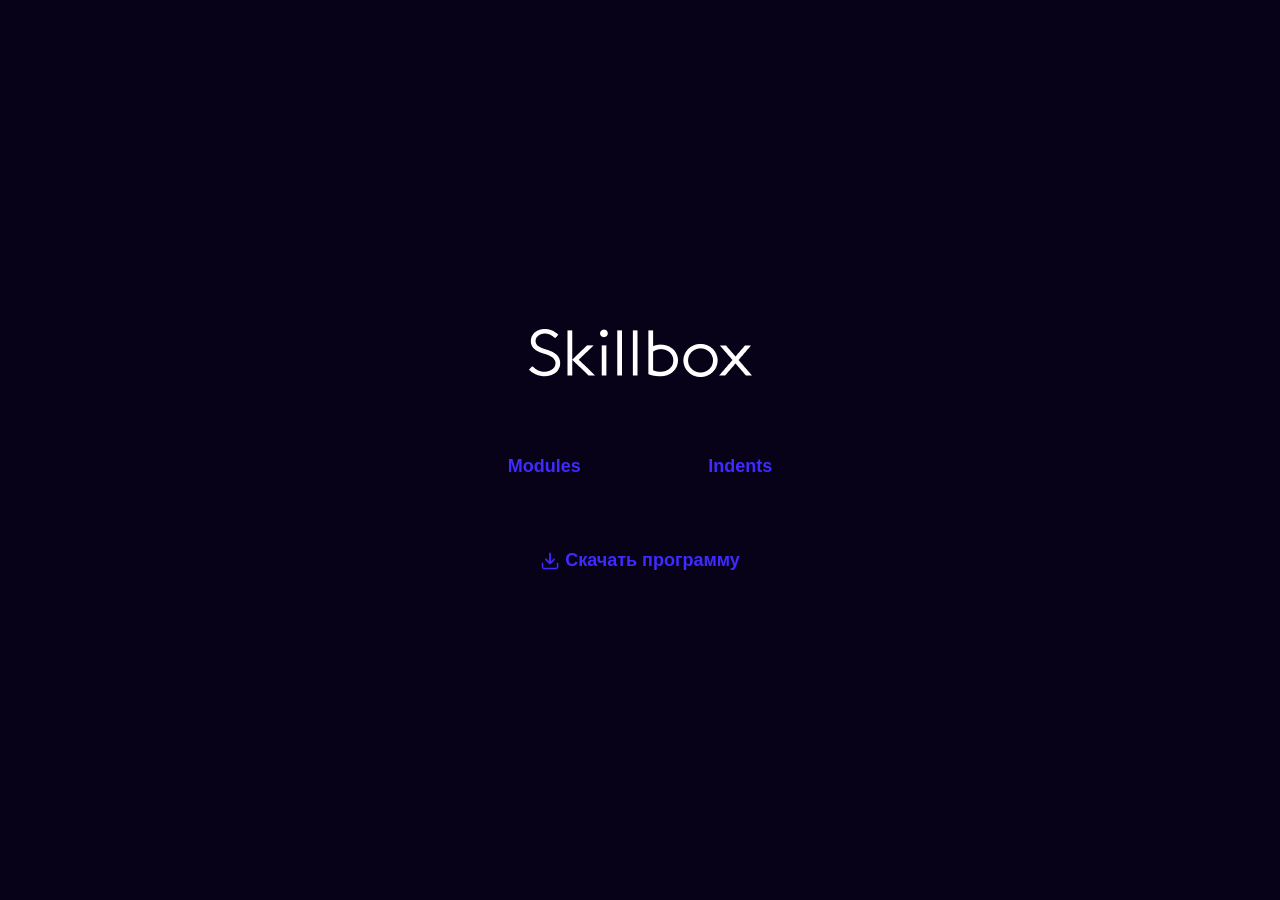
==== index.html @ 097ec443 "Выполненное задание 4.17" ====
<!DOCTYPE html>
<html lang="ru">
<head>
    <meta charset="UTF-8">
    <meta name="viewport" content="width=device-width, initial-scale=1.0">
    <title>Практическая работа №1</title>
    <link rel="stylesheet" href="css/normalize.css">
    <link rel="stylesheet" href="css/style.css">
</head>
<body>
  <div class="main-content">
    <a class="logo" href="https://skillbox.ru" target="_blank"><img src="img/logo-light.png" alt="Лого скиллбокс"></a>
      <div class="links">
          <a class="link" href="#" target="_blank">Modules</a>
          <a class="link" href="article.html" target="_blank">Indents</a>
      </div>
    <a class="link-download" href="skillbox.docx" download>Скачать программу</a>
  </div>
</body>
</html>
---- css/style.css ----
html {
	box-sizing: border-box;
}

*,
*::before,
*::after {
	box-sizing: inherit;
}

a {
	color: inherit;
	text-decoration: none;
}

img {
	max-width: 100%;
}

body {
	font-family: Arial, Verdana, sans-serif;
}

/* Style for index.html */
.main-content {
  display: flex;
  flex-direction: column;
  align-items: center;
  justify-content: center;
  min-height: 100vh;
  color: #fff;
  background-color: #070217;
}

.logo {
  display: inline-block;
  margin-bottom: 50px;
}

.links {
  margin-bottom: 50px;
}

.link {
  display: inline-block;
  padding: 24px 49px;

  font-weight: 700;
  font-size: 18px;
  color: #3f2aff;
}

.link-download {
  font-weight: 700;
  font-size: 18px;
  color: #3f2aff;

  padding-left: 25px;
  background-image: url("../img/download.png");
  background-position: left center;
  background-size: 20px 20px;
  background-repeat: no-repeat;
}

.link:not(:last-child) {
  margin-right: 25px;
}

/* Style for article.html */
.container {
  margin: 0 auto;
  padding: 80px 0;
  width: 1170px;
}

.header-text {
  margin-top: 0;
  margin-bottom: 40px;
}

.contents, .subtitle {
  margin-top: 0;
  margin-bottom: 10px;
}

.subtitle {
  font-weight: 400;
  font-size: 30px;
  line-height: 34px;
  color: #333;
}

.text {
  width: 872px;
  margin-top: 0;
  margin-bottom: 40px;
}

.gray-box {
  border-radius: 20px;
  padding: 30px;
  background-color: #f3f3f3;
}

.gray-box .text {
  width: 692px;
  margin-bottom: 10px;
}

.gray-box:not(:last-child) {
  margin-bottom: 40px;
}

.box-decorate-one {
  background-image: url("../img/decorate-1.png");
  background-repeat: no-repeat;
  background-position: right;
}

.box-decorate-two {
  background-image: url("../img/decorate-2.png");
  background-repeat: no-repeat;
  background-position: right;
}

.content-elements {
  padding-left: 15px;
  margin-bottom: 0;
}

.contents {
  font-size: 40px;
  line-height: 46px;
  color: #333;
}

.item-content::marker {
  color: #3f2aff;
}

.item-link {
  border-bottom: 1px solid #3f2aff;
  font-size: 20px;
  color: #3f2aff;
}

.item-content:not(:last-child) {
  margin-bottom: 20px;
}

.default-image {
  margin-bottom: 40px;
}

.structured-image {
  margin: 0;
  font-size: 0;
  display: inline-block;
  margin-bottom: 40px;
  width: 872px;
}

.structured-image figcaption {
  border-left: 1px solid #b6b6b6;
  border-bottom: 1px solid #b6b6b6;
  border-right: 1px solid #b6b6b6;
  padding-top: 19px;
  padding-bottom: 19px;
  font-weight: 400;
  font-size: 14px;
  text-align: center;
}

.quote-container {
  border-radius: 20px;
  padding: 50px 95px;
  width: 100%;
  font-weight: 700;
  font-size: 30px;
  color: #fff;
  background-color: #3f2aff;
}
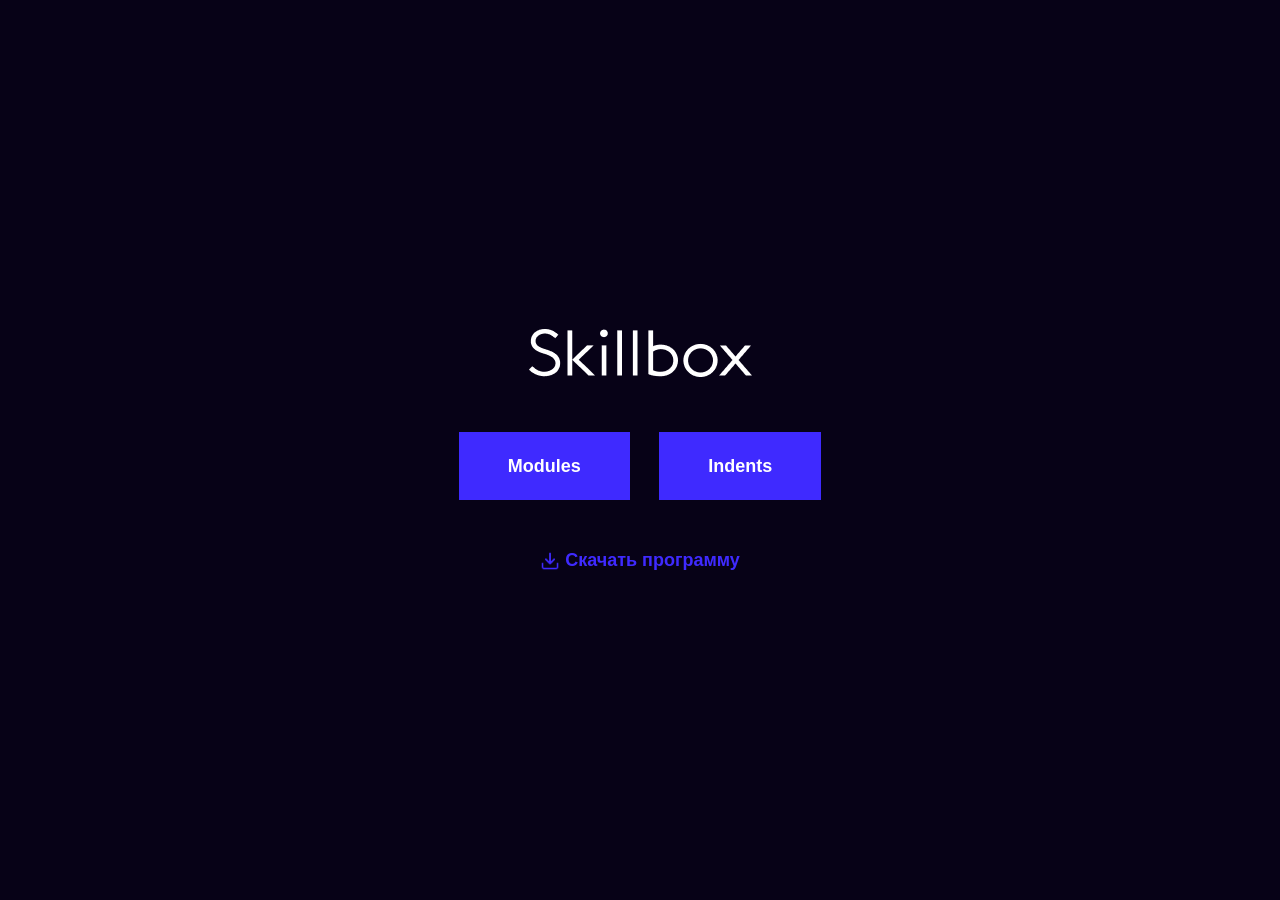
==== commit be1547c4: "Выполненное задание 5.13" ====
--- a/index.html
+++ b/index.html
@@ -11,7 +11,7 @@
   <div class="main-content">
     <a class="logo" href="https://skillbox.ru" target="_blank"><img src="img/logo-light.png" alt="Лого скиллбокс"></a>
       <div class="links">
-          <a class="link" href="#" target="_blank">Modules</a>
+          <a class="link" href="modules.html" target="_blank">Modules</a>
           <a class="link" href="article.html" target="_blank">Indents</a>
       </div>
     <a class="link-download" href="skillbox.docx" download>Скачать программу</a>
--- a/css/style.css
+++ b/css/style.css
@@ -47,7 +47,7 @@
 
   font-weight: 700;
   font-size: 18px;
-  color: #3f2aff;
+  background-color: #3f2aff;
 }
 
 .link-download {
@@ -76,6 +76,10 @@
 .header-text {
   margin-top: 0;
   margin-bottom: 40px;
+  font-weight: 400;
+  font-size: 60px;
+  line-height: 60px;
+  color: #333;
 }
 
 .contents, .subtitle {
@@ -94,6 +98,11 @@
   width: 872px;
   margin-top: 0;
   margin-bottom: 40px;
+
+  font-weight: 400;
+  font-size: 20px;
+  line-height: 32px;
+  color: #333;
 }
 
 .gray-box {
@@ -180,3 +189,127 @@
   color: #fff;
   background-color: #3f2aff;
 }
+
+/* Style for modules */
+
+.main-container {
+  width: 1170px;
+  margin: 0 auto;
+  padding: 50px 0;
+}
+
+.logo-svg {
+  margin: 0;
+  margin-bottom: 25px;
+}
+
+.back-index {
+  margin: 0;
+  position: relative;
+  padding-left: 52px;
+  margin-bottom: 25px;
+
+  font-family: Arial, sans-serif;
+  font-weight: 400;
+  font-size: 20px;
+  color: #3f2aff;
+}
+
+.arrow-svg {
+  position: absolute;
+  top: 5px;
+  left: -5px;
+  margin: 0;
+  margin-bottom: 25px;
+  background-image: url("../img/arrow.png");
+  background-repeat: no-repeat;
+  background-position: left;
+}
+
+.text-modules {
+  margin: 0;
+  margin-bottom: 50px;
+  font-family: Arial, sans-serif;
+  font-weight: 700;
+  font-size: 60px;
+  color: #3f2aff;
+}
+
+.card {
+  margin: 0;
+  padding: 0;
+  list-style-type: none;
+  font-size: 0;
+}
+
+.card-item {
+  position: relative;
+  margin: 0;
+  width: 572px;
+  height: 505px;
+  display: inline-block;
+  vertical-align: top;
+  box-shadow: 5px 5px 5px rgba(0, 0, 0, 0.1);
+}
+
+.card-item:not(:nth-child(2n)) {
+  margin-right: 25px;
+}
+
+.card-item:not(:nth-last-child(-n+2)) {
+  margin-bottom: 25px;
+}
+
+.card-item:nth-last-child(-n+2) {
+  margin-bottom: 50px;
+}
+
+.item-image {
+  width: 100%;
+  height: 180px;
+}
+
+.title-item {
+  margin: 0;
+  font-family: Arial, sans-serif;
+  font-weight: 700;
+  font-size: 40px;
+  color: #3f2aff;
+}
+
+.text-item {
+  margin: 0;
+  font-family: Arial, sans-serif;
+  font-weight: 400;
+  font-size: 20px;
+  line-height: 165%;
+  color: #333;
+}
+
+.text-container {
+  margin: 25px;
+}
+
+.count-card {
+  position: absolute;
+  right: 20px;
+  bottom: 20px;
+  font-family: Arial, sans-serif;
+  font-weight: 400;
+  font-size: 40px;
+  text-align: right;
+  color: #eaeaea;
+}
+
+.more-button {
+  display: block;
+  margin: 0 auto;
+  border: 2px solid #3f2aff;
+  width: 274px;
+  height: 70px;
+  background-color: #fff;
+  cursor: pointer;
+  font-weight: 700;
+  font-size: 18px;
+  color: #3f2aff;
+}
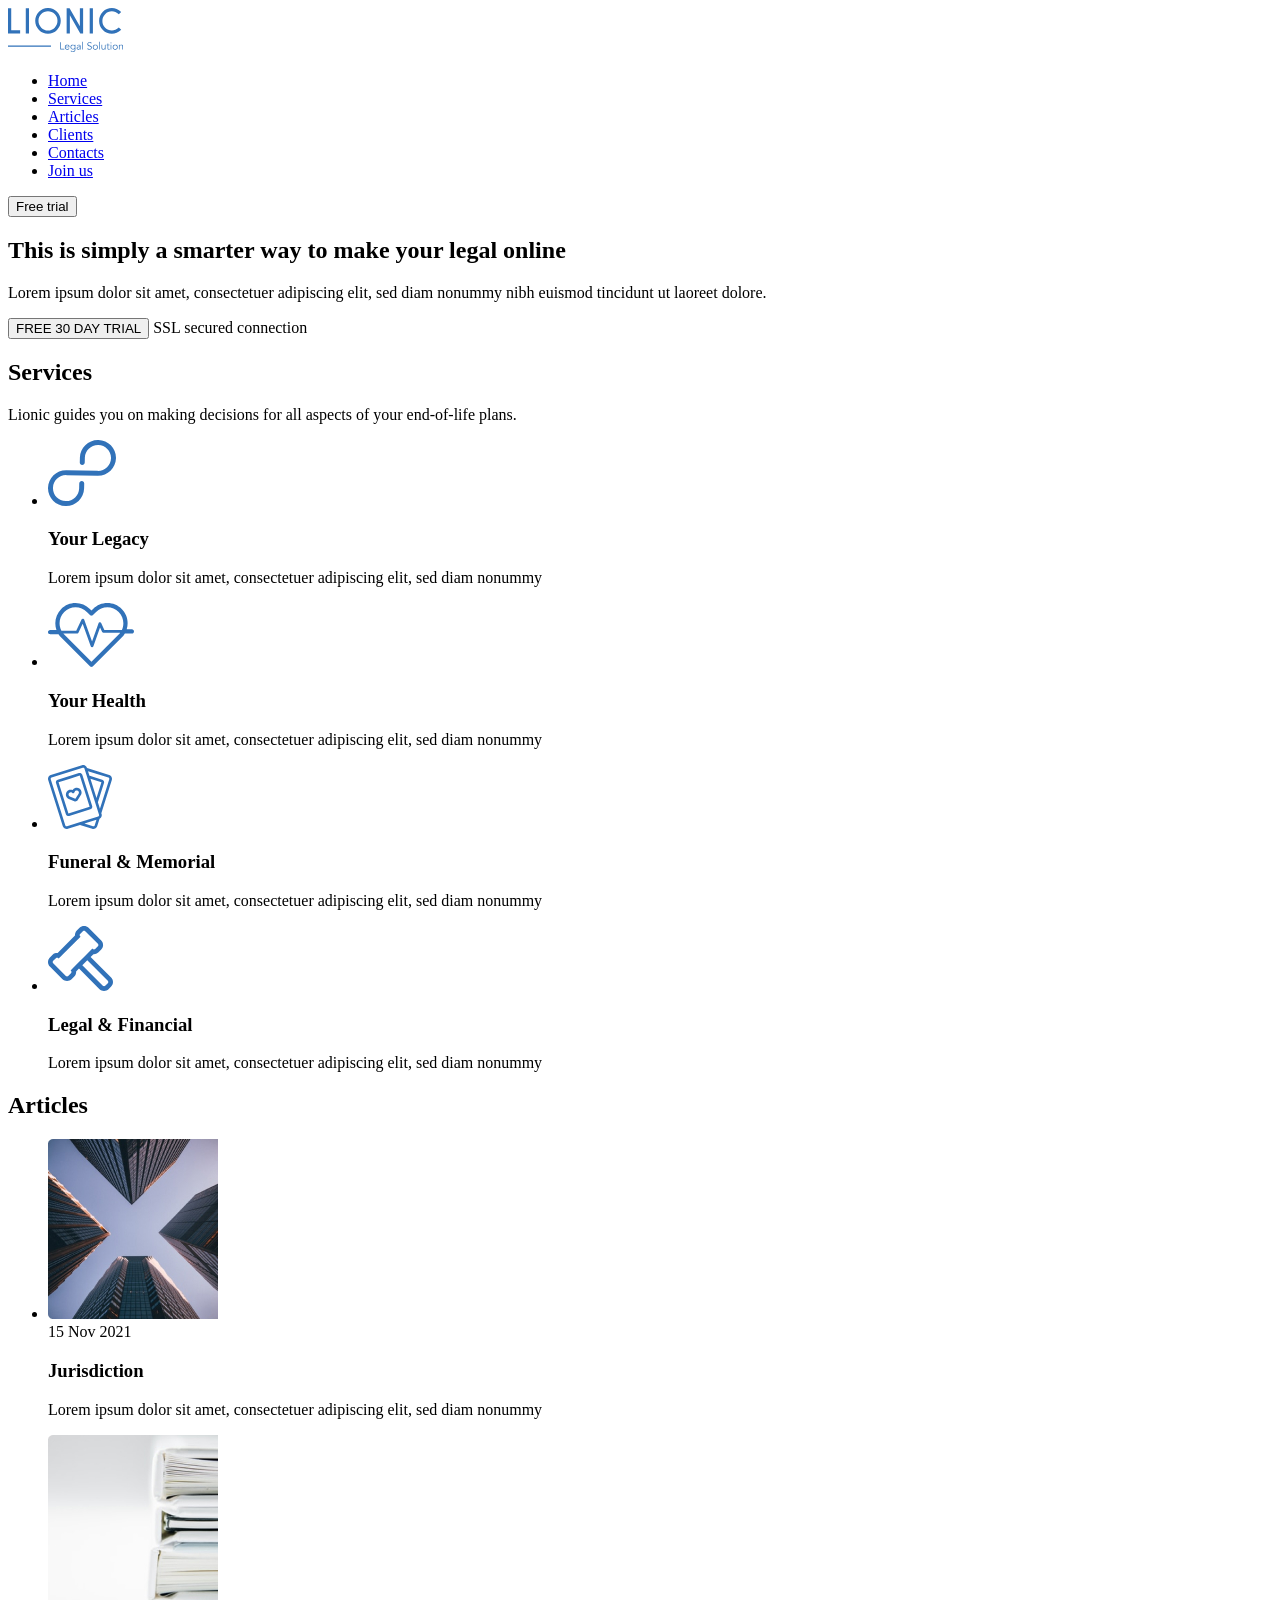
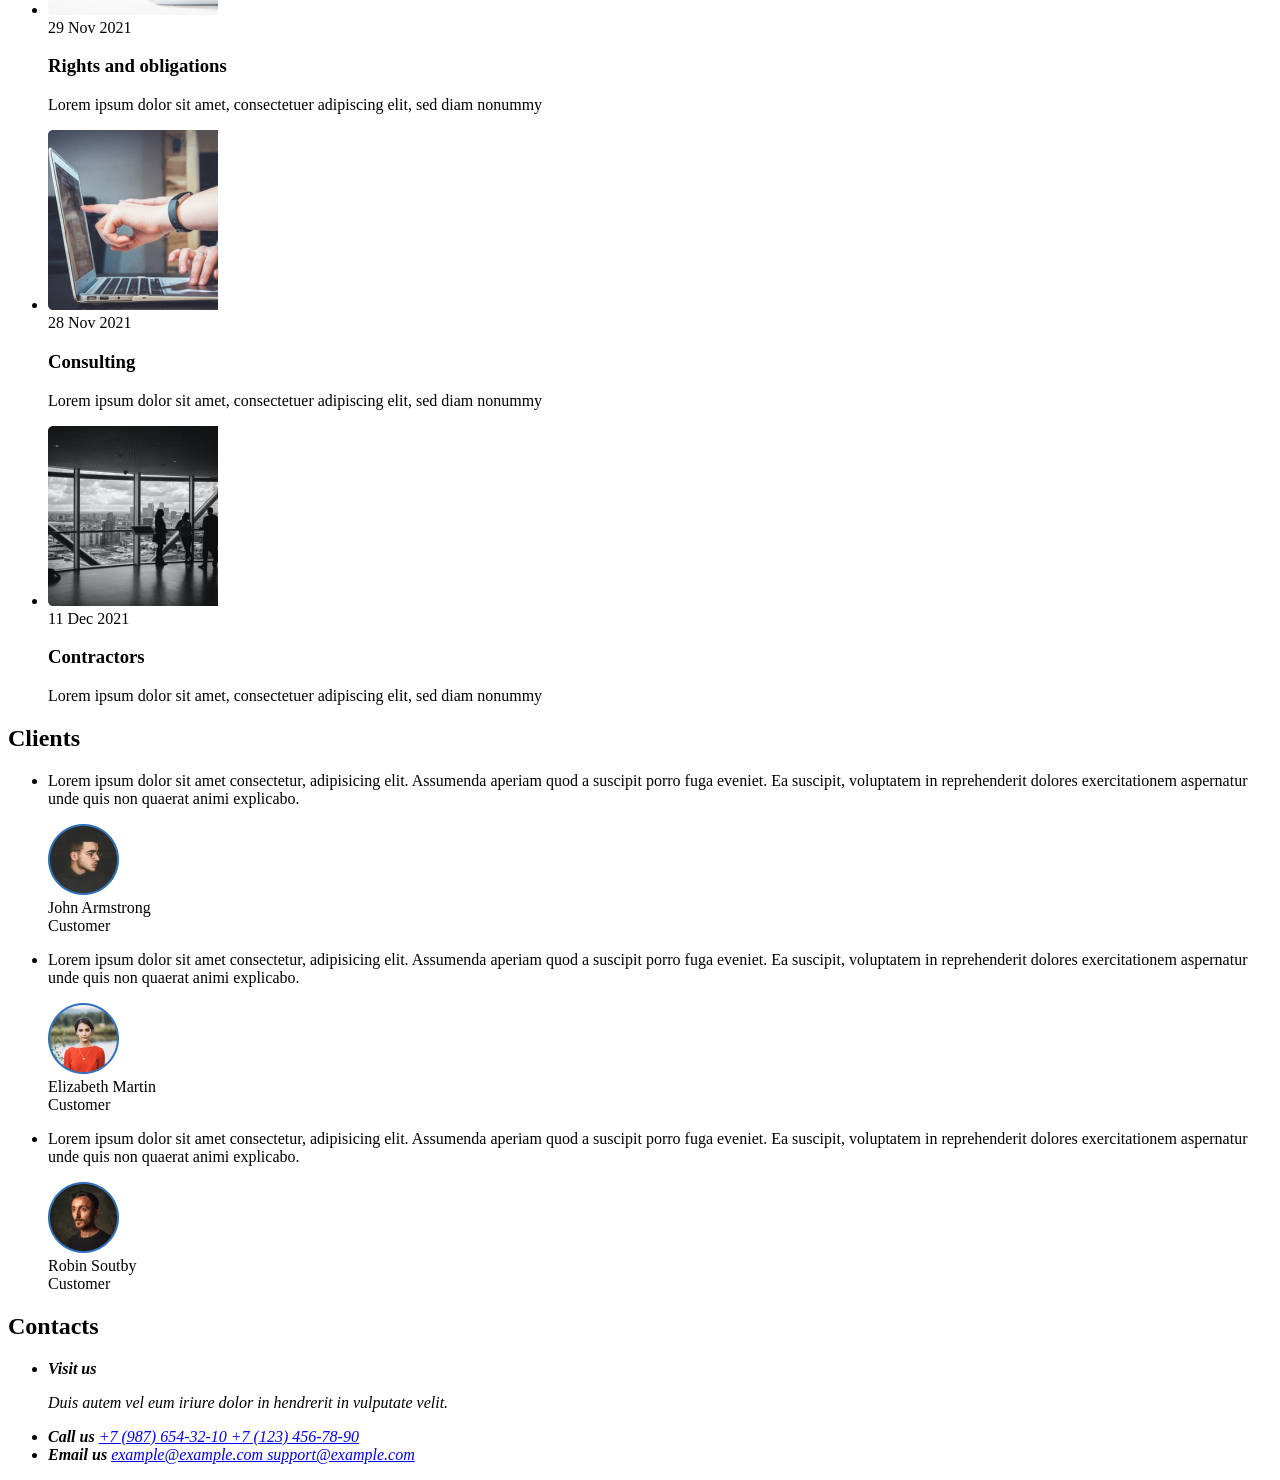
==== commit 4a264c36: "Выполненное задание со спикером" ====
--- a/index.html
+++ b/index.html
@@ -1,20 +1,311 @@
 <!DOCTYPE html>
-<html lang="ru">
+<html lang="en">
+
 <head>
-    <meta charset="UTF-8">
-    <meta name="viewport" content="width=device-width, initial-scale=1.0">
-    <title>Практическая работа №1</title>
-    <link rel="stylesheet" href="css/normalize.css">
-    <link rel="stylesheet" href="css/style.css">
+  <meta charset="UTF-8" />
+  <meta name="viewport" content="width=device-width, initial-scale=1.0" />
+  <title>Lionic</title>
 </head>
+
 <body>
-  <div class="main-content">
-    <a class="logo" href="https://skillbox.ru" target="_blank"><img src="img/logo-light.png" alt="Лого скиллбокс"></a>
-      <div class="links">
-          <a class="link" href="modules.html" target="_blank">Modules</a>
-          <a class="link" href="article.html" target="_blank">Indents</a>
+  <header class="header">
+    <div class="container">
+      <a href="#" class="header-logo">
+        <img src="image/logo.svg" alt="Logo" class="header-logo" />
+      </a>
+      <nav class="header-nav">
+        <ul class="header-list">
+          <li class="header-list-item">
+            <a href="#" class="header-link"> Home </a>
+          </li>
+          <li class="header-list-item">
+            <a href="#services" class="header-link"> Services </a>
+          </li>
+          <li class="header-list-item">
+            <a href="#articles" class="header-link"> Articles </a>
+          </li>
+          <li class="header-list-item">
+            <a href="#clients" class="header-link"> Clients </a>
+          </li>
+          <li class="header-list-item">
+            <a href="#contacts" class="header-link"> Contacts </a>
+          </li>
+          <li class="header-list-item">
+            <a href="#join-us" class="header-link"> Join us </a>
+          </li>
+        </ul>
+      </nav>
+      <button class="btn header-btn">Free trial</button>
+    </div>
+  </header>
+
+  <main class="main">
+    <section id="hero" class="hero">
+      <div class="container">
+        <div class="hero-content">
+          <h1 class="hero-title">
+            This is&nbsp;simply a&nbsp;smarter way to&nbsp;make your legal
+            online
+          </h1>
+          <p class="hero-descr">
+            Lorem ipsum dolor sit amet, consectetuer adipiscing elit, sed diam
+            nonummy nibh euismod tincidunt ut&nbsp;laoreet dolore.
+          </p>
+          <button class="btn hero-btn">FREE 30&nbsp;DAY TRIAL</button>
+          <span class="hero-secure"> SSL secured connection </span>
+        </div>
       </div>
-    <a class="link-download" href="skillbox.docx" download>Скачать программу</a>
-  </div>
+    </section>
+
+    <section id="services" class="services">
+      <div class="container">
+        <h2 class="section-title services-title">Services</h2>
+        <p class="section-descr services-descr">
+          Lionic guides you on&nbsp;making decisions for all aspects
+          of&nbsp;your end-of-life plans.
+        </p>
+        <ul class="services-items">
+          <li class="services-item">
+            <svg class="services-item-icon" width="68" height="66" viewBox="0 0 68 66" fill="none"
+              xmlns="http://www.w3.org/2000/svg">
+              <g clip-path="url(#clip0_7_34)">
+                <path
+                  d="M50.393 0.00398661C40.438 -0.212013 32.146 7.63799 31.9 17.512L31.776 22.483C31.742 23.839 32.833 24.973 34.2 25.003C35.567 25.032 36.713 23.947 36.746 22.591L36.871 17.62C37.049 10.471 43.062 4.77799 50.271 4.93399C57.478 5.09099 63.201 11.038 63.023 18.187C62.844 25.335 56.831 31.029 49.623 30.872L18.5 30.197C8.54499 29.981 0.252987 37.831 0.00698678 47.705C-0.240013 57.579 7.65099 65.78 17.607 65.995C27.562 66.211 35.854 58.362 36.1 48.488L36.223 43.572C36.257 42.215 35.166 41.082 33.799 41.052C32.432 41.022 31.286 42.108 31.252 43.464L31.129 48.38C30.951 55.529 24.938 61.222 17.729 61.066C10.522 60.909 4.79899 54.962 4.97699 47.813C5.15599 40.664 11.169 34.971 18.377 35.127L49.5 35.802C59.456 36.018 67.747 28.169 67.994 18.295C68.24 8.41999 60.349 0.219987 50.394 0.00498661L50.393 0.00398661Z"
+                  fill="#3172B9" />
+              </g>
+              <defs>
+                <clipPath id="clip0_7_34">
+                  <rect width="68" height="66" fill="white" />
+                </clipPath>
+              </defs>
+            </svg>
+            <h3 class="services-item-title">Your Legacy</h3>
+            <p class="services-item-descr">
+              Lorem ipsum dolor sit amet, consectetuer adipiscing elit, sed
+              diam nonummy
+            </p>
+          </li>
+          <li class="services-item">
+            <svg class="services-item-icon" width="86" height="64" viewBox="0 0 86 64" fill="none"
+              xmlns="http://www.w3.org/2000/svg">
+              <path
+                d="M79.622 20.272C79.622 22.336 79.316 24.352 78.726 26.27H83.868C85.045 26.27 86 27.227 86 28.406C86 29.586 85.045 30.541 83.868 30.541H77.47C77.268 30.541 77.073 30.513 76.888 30.461C76.0053 31.9743 74.9311 33.3675 73.692 34.606L44.972 63.374C44.7741 63.5725 44.539 63.73 44.2802 63.8375C44.0213 63.9449 43.7438 64.0002 43.4635 64.0002C43.1832 64.0002 42.9057 63.9449 42.6468 63.8375C42.388 63.73 42.1529 63.5725 41.955 63.374L13.233 34.606C12.1963 33.5688 11.2752 32.422 10.486 31.186C10.315 31.23 10.136 31.254 9.95 31.254H2.132C1.85176 31.2537 1.57431 31.1983 1.31551 31.0908C1.0567 30.9833 0.821595 30.8259 0.623621 30.6276C0.425646 30.4292 0.268677 30.1938 0.161676 29.9348C0.0546755 29.6758 -0.000261829 29.3983 9.38171e-07 29.118C9.38171e-07 27.938 0.955001 26.982 2.132 26.982H8.447C5.965 19.861 7.56 11.618 13.233 5.93801C15.1066 4.05015 17.3363 2.55313 19.793 1.5338C22.2497 0.514473 24.8843 -0.00687342 27.544 1.15198e-05C32.95 1.15198e-05 38.034 2.10901 41.856 5.93801L43.463 7.54701L45.07 5.93701C46.9438 4.04921 49.1737 2.55231 51.6306 1.53315C54.0874 0.513987 56.7222 -0.0071368 59.382 1.15198e-05C62.0417 -0.00681806 64.6763 0.514553 67.133 1.53388C69.5896 2.55321 71.8194 4.0502 73.693 5.93801C75.5791 7.8172 77.0741 10.0515 78.0918 12.5117C79.1094 14.972 79.6295 17.6096 79.622 20.272ZM70.678 8.95701C69.1987 7.46697 67.4383 6.28548 65.4989 5.48108C63.5595 4.67667 61.4796 4.26536 59.38 4.27101C57.2807 4.26563 55.2012 4.67706 53.2622 5.48146C51.3231 6.28586 49.563 7.46721 48.084 8.95701L44.969 12.077C44.7713 12.2754 44.5364 12.4329 44.2777 12.5403C44.019 12.6478 43.7416 12.7031 43.4615 12.7031C43.1814 12.7031 42.904 12.6478 42.6453 12.5403C42.3866 12.4329 42.1517 12.2754 41.954 12.077L38.84 8.95701C37.3608 7.46718 35.6005 6.28582 33.6613 5.48142C31.7221 4.67703 29.6424 4.26561 27.543 4.27101C25.4437 4.26546 23.3642 4.67682 21.4251 5.48123C19.486 6.28564 17.7259 7.46708 16.247 8.95701C11.173 14.04 10.232 21.718 13.425 27.763H28.236L33.538 16.479C33.783 15.959 34.277 15.634 34.891 15.663C35.1717 15.6764 35.4421 15.7726 35.6681 15.9396C35.8942 16.1065 36.0657 16.3367 36.161 16.601L44.051 38.487L50.542 20.168C50.6364 19.9007 50.8086 19.6678 51.0365 19.4992C51.2643 19.3306 51.5374 19.2341 51.8206 19.2221C52.1038 19.21 52.3842 19.283 52.6255 19.4316C52.8669 19.5802 53.0583 19.7977 53.175 20.056L56.351 27.051H73.852C76.612 21.125 75.554 13.842 70.677 8.95701H70.678ZM16.248 31.586L43.463 58.844L70.678 31.586C71.2253 31.038 71.7323 30.4512 72.195 29.83H55.736C55.179 29.83 54.373 29.573 54.143 29.064L52.046 24.444L45.404 43.189C45.204 43.755 44.67 44.135 44.069 44.136H44.066C43.466 44.136 42.933 43.76 42.729 43.196L34.653 20.798L30.426 29.794C30.192 30.292 29.99 30.541 29.439 30.541H15.293C15.593 30.901 15.912 31.249 16.248 31.586Z"
+                fill="#3172B9" />
+            </svg>
+            <h3 class="services-item-title">Your Health</h3>
+            <p class="services-item-descr">
+              Lorem ipsum dolor sit amet, consectetuer adipiscing elit, sed
+              diam nonummy
+            </p>
+          </li>
+          <li class="services-item">
+            <svg class="services-item-icon" width="64" height="64" viewBox="0 0 64 64" fill="none"
+              xmlns="http://www.w3.org/2000/svg">
+              <g clip-path="url(#clip0_7_58)">
+                <path
+                  d="M63.8101 15.073L53.3321 48.146L53.5791 48.926C53.7393 49.4264 53.7986 49.9537 53.7536 50.4772C53.7086 51.0008 53.5603 51.5102 53.3171 51.976C52.9241 52.732 52.3171 53.329 51.5701 53.704L51.5611 53.737L49.1941 61.207C48.8722 62.2171 48.1632 63.0585 47.2223 63.5469C46.2815 64.0354 45.1853 64.131 44.1741 63.813L32.0001 59.957L19.8261 63.813C18.8148 64.131 17.7187 64.0354 16.7778 63.5469C15.8369 63.0585 15.1279 62.2171 14.8061 61.207L0.188058 15.074C0.0280711 14.5735 -0.0310613 14.0462 0.0140824 13.5227C0.0592262 12.9991 0.20775 12.4897 0.451058 12.024C0.69167 11.5566 1.02267 11.1416 1.42487 10.8031C1.82706 10.4646 2.29245 10.2093 2.79406 10.052L33.9431 0.187C34.9542 -0.131631 36.0504 -0.0363451 36.9915 0.451969C37.9325 0.940283 38.6415 1.78178 38.9631 2.792L39.0401 3.034C39.0491 3.036 39.0581 3.037 39.0661 3.04L61.2061 10.053C61.7073 10.2103 62.1723 10.4654 62.5743 10.8035C62.9763 11.1417 63.3073 11.5561 63.5481 12.023C64.0401 12.973 64.1331 14.055 63.8101 15.073ZM48.4441 54.75L36.4161 58.559L44.9781 61.271C45.3153 61.3777 45.6811 61.3463 45.9951 61.1835C46.3092 61.0208 46.5458 60.7401 46.6531 60.403L48.4441 54.75ZM51.0371 49.732L36.4211 3.598C36.3142 3.26106 36.078 2.98029 35.7644 2.81736C35.4507 2.65442 35.0852 2.62264 34.7481 2.729L3.60006 12.595C3.26006 12.702 2.98306 12.935 2.81906 13.252C2.73787 13.4073 2.68829 13.5771 2.67319 13.7517C2.65808 13.9263 2.67775 14.1021 2.73106 14.269L17.3471 60.402C17.5691 61.103 18.3201 61.492 19.0211 61.271L31.5611 57.299C31.5891 57.289 31.6171 57.279 31.6461 57.272L50.1691 51.405C50.5091 51.298 50.7861 51.065 50.9491 50.748C51.1141 50.432 51.1451 50.071 51.0371 49.731V49.732ZM48.4971 32.885L53.4461 17.265L42.4451 13.781L48.4971 32.885ZM61.1801 13.25C61.0998 13.0945 60.9896 12.9565 60.8557 12.8439C60.7218 12.7313 60.567 12.6464 60.4001 12.594L40.0231 6.14L41.4691 10.701C41.5571 10.711 41.6451 10.729 41.7321 10.757L54.2501 14.722C54.5841 14.8269 54.894 14.9969 55.1619 15.2223C55.4299 15.4477 55.6505 15.7239 55.8111 16.035C55.9734 16.3456 56.0726 16.6852 56.1028 17.0344C56.133 17.3835 56.0937 17.7352 55.9871 18.069L49.8951 37.297L51.9331 43.731L61.2681 14.267C61.3751 13.927 61.3441 13.567 61.1801 13.25ZM30.9401 23.336C31.5152 23.6323 32.0259 24.0398 32.4425 24.5349C32.8591 25.0299 33.1733 25.6027 33.3671 26.22C33.5725 26.8654 33.633 27.5483 33.5443 28.2198C33.4557 28.8913 33.22 29.535 32.8541 30.105L29.6411 35.126C29.3916 35.5142 29.0489 35.8336 28.6441 36.0552C28.2393 36.2767 27.7855 36.3932 27.3241 36.394C26.9701 36.394 26.6161 36.326 26.2841 36.19L20.7651 33.936C20.1378 33.6806 19.5745 33.29 19.1154 32.792C18.6563 32.2941 18.3127 31.701 18.1091 31.055C17.9119 30.4388 17.8389 29.7897 17.8943 29.1451C17.9498 28.5006 18.1326 27.8734 18.4321 27.3C18.7284 26.7249 19.1359 26.2142 19.631 25.7976C20.126 25.3811 20.6988 25.0668 21.3161 24.873C22.3839 24.5378 23.5338 24.5745 24.5781 24.977C25.1998 24.0462 26.1189 23.3539 27.1851 23.013C27.8013 22.8161 28.4504 22.7433 29.0949 22.7987C29.7394 22.8541 30.3665 23.0368 30.9401 23.336ZM30.8251 27.025C30.7361 26.742 30.5919 26.4795 30.4009 26.2526C30.2098 26.0257 29.9757 25.8389 29.7121 25.703C29.4491 25.5656 29.1615 25.4818 28.8659 25.4564C28.5703 25.431 28.2726 25.4645 27.9901 25.555C27.6178 25.6716 27.2823 25.8833 27.0168 26.1692C26.7513 26.455 26.565 26.8051 26.4761 27.185C26.4221 27.4083 26.3114 27.6139 26.1547 27.7819C25.998 27.9499 25.8006 28.0747 25.5816 28.1441C25.3626 28.2135 25.1294 28.2251 24.9045 28.178C24.6797 28.1309 24.4708 28.0265 24.2981 27.875C24.0064 27.6158 23.6523 27.4371 23.2705 27.3565C22.8888 27.2758 22.4926 27.296 22.1211 27.415C21.838 27.5042 21.5755 27.6487 21.3488 27.8401C21.122 28.0315 20.9355 28.266 20.8001 28.53C20.6627 28.793 20.5789 29.0806 20.5535 29.3762C20.5281 29.6718 20.5616 29.9694 20.6521 30.252C20.8271 30.805 21.2371 31.249 21.7751 31.469L27.2931 33.723C27.3114 33.731 27.3322 33.7317 27.3511 33.725C27.3696 33.7194 27.3856 33.7074 27.3961 33.691L30.6091 28.669C30.9231 28.179 31.0021 27.581 30.8261 27.027L30.8251 27.025ZM44.1721 40.932C44.2788 41.2656 44.3183 41.6171 44.2882 41.966C44.2582 42.315 44.1592 42.6545 43.9971 42.965C43.8365 43.2764 43.6158 43.5529 43.3477 43.7785C43.0796 44.004 42.7694 44.1742 42.4351 44.279L21.2401 50.994C20.5659 51.2062 19.835 51.1426 19.2077 50.817C18.5803 50.4914 18.1076 49.9305 17.8931 49.257L8.01306 18.07C7.90624 17.7362 7.8667 17.3846 7.89674 17.0355C7.92678 16.6863 8.0258 16.3466 8.18806 16.036C8.34862 15.7249 8.56923 15.4487 8.83717 15.2233C9.1051 14.9979 9.41503 14.8279 9.74906 14.723L30.9451 8.009C31.6194 7.79619 32.3506 7.85955 32.9782 8.18519C33.6059 8.51083 34.0788 9.07215 34.2931 9.746L44.1721 40.932ZM41.6301 41.737L31.7501 10.551L21.9781 13.645L10.5531 17.264L20.4331 48.45L41.6301 41.737Z"
+                  fill="#3172B9" />
+              </g>
+              <defs>
+                <clipPath id="clip0_7_58">
+                  <rect width="64" height="64" fill="white" />
+                </clipPath>
+              </defs>
+            </svg>
+            <h3 class="services-item-title">Funeral &amp;&nbsp;Memorial</h3>
+            <p class="services-item-descr">
+              Lorem ipsum dolor sit amet, consectetuer adipiscing elit, sed
+              diam nonummy
+            </p>
+          </li>
+          <li class="services-item">
+            <svg class="services-item-icon" width="65" height="65" viewBox="0 0 65 65" fill="none"
+              xmlns="http://www.w3.org/2000/svg">
+              <g clip-path="url(#clip0_7_69)">
+                <path
+                  d="M63.131 51.506C64.3269 52.7045 64.9985 54.3285 64.9985 56.0215C64.9985 57.7146 64.3269 59.3385 63.131 60.537L60.54 63.13C59.9482 63.7249 59.2442 64.1965 58.4689 64.5175C57.6935 64.8385 56.8622 65.0025 56.023 65C55.184 65.0024 54.3529 64.8384 53.5777 64.5174C52.8025 64.1964 52.0987 63.7249 51.507 63.13L30.988 42.613L28.126 45.475C28.2028 46.397 28.077 47.3246 27.7574 48.1928C27.4378 49.061 26.9322 49.8488 26.276 50.501L23.55 53.227C22.9583 53.8218 22.2545 54.2934 21.4793 54.6143C20.7042 54.9353 19.873 55.0994 19.034 55.097C18.1952 55.0993 17.3642 54.9352 16.5892 54.6142C15.8142 54.2932 15.1106 53.8217 14.519 53.227L1.86503 40.575C0.66925 39.3767 -0.00231934 37.7529 -0.00231934 36.06C-0.00231934 34.3671 0.66925 32.7434 1.86503 31.545L4.59103 28.819C5.24326 28.1629 6.03107 27.6573 6.89928 27.3377C7.76748 27.0182 8.69507 26.8923 9.61703 26.969L26.97 9.61902C26.8953 8.69769 27.0219 7.77112 27.341 6.90358C27.6601 6.03605 28.1641 5.24832 28.818 4.59502L31.543 1.87002C32.1347 1.27539 32.8383 0.803958 33.6133 0.48298C34.3883 0.162003 35.2192 -0.00214761 36.058 2.1214e-05C37.764 2.1214e-05 39.368 0.664021 40.574 1.87002L53.227 14.522C54.4226 15.7205 55.094 17.3442 55.094 19.037C55.094 20.7298 54.4226 22.3536 53.227 23.552L50.502 26.278C49.8497 26.9342 49.0617 27.4398 48.1933 27.7594C47.3249 28.079 46.3972 28.2048 45.475 28.128L42.613 30.99L63.131 51.506ZM31.164 35.784L35.783 31.165L39.243 27.705L44.398 22.551L44.798 22.951C45.126 23.279 45.556 23.443 45.986 23.443C46.416 23.443 46.846 23.279 47.175 22.951L49.9 20.226C50.0561 20.07 50.1798 19.8848 50.2643 19.681C50.3487 19.4771 50.3922 19.2587 50.3922 19.038C50.3922 18.8174 50.3487 18.5989 50.2643 18.3951C50.1798 18.1912 50.0561 18.006 49.9 17.85L37.246 5.19702C37.0901 5.04084 36.905 4.91699 36.7011 4.83256C36.4972 4.74813 36.2787 4.70479 36.058 4.70502C35.628 4.70502 35.198 4.86902 34.87 5.19702L32.144 7.92202C31.9879 8.07804 31.864 8.26332 31.7794 8.46725C31.6949 8.67118 31.6514 8.88977 31.6514 9.11052C31.6514 9.33128 31.6949 9.54987 31.7794 9.7538C31.864 9.95773 31.9879 10.143 32.144 10.299L32.544 10.699L10.694 32.546L10.294 32.146C10.1381 31.9898 9.95296 31.866 9.74909 31.7816C9.54523 31.6971 9.32669 31.6538 9.10603 31.654C8.67603 31.654 8.24603 31.818 7.91803 32.146L5.19303 34.87C5.03701 35.026 4.91325 35.2112 4.82881 35.4151C4.74437 35.6189 4.70091 35.8374 4.70091 36.058C4.70091 36.2787 4.74437 36.4971 4.82881 36.701C4.91325 36.9048 5.03701 37.09 5.19303 37.246L17.846 49.9C18.174 50.228 18.604 50.392 19.034 50.392C19.464 50.392 19.894 50.228 20.223 49.9L22.948 47.175C23.1042 47.019 23.2281 46.8337 23.3126 46.6298C23.3971 46.4259 23.4407 46.2073 23.4407 45.9865C23.4407 45.7658 23.3971 45.5472 23.3126 45.3433C23.2281 45.1393 23.1042 44.954 22.948 44.798L22.548 44.398L27.703 39.244L31.164 35.784ZM59.804 54.834L39.285 34.317L34.315 39.287L54.835 59.803C55.162 60.131 55.593 60.295 56.023 60.295C56.453 60.295 56.883 60.131 57.211 59.803L59.804 57.21C59.9601 57.054 60.0838 56.8688 60.1683 56.665C60.2527 56.4611 60.2962 56.2427 60.2962 56.022C60.2962 55.8014 60.2527 55.5829 60.1683 55.3791C60.0838 55.1752 59.9601 54.99 59.804 54.834Z"
+                  fill="#3172B9" />
+              </g>
+              <defs>
+                <clipPath id="clip0_7_69">
+                  <rect width="65" height="65" fill="white" />
+                </clipPath>
+              </defs>
+            </svg>
+            <h3 class="services-item-title">Legal &amp;&nbsp;Financial</h3>
+            <p class="services-item-descr">
+              Lorem ipsum dolor sit amet, consectetuer adipiscing elit, sed
+              diam nonummy
+            </p>
+          </li>
+        </ul>
+      </div>
+    </section>
+
+    <section id="articles" class="articles">
+      <div class="container">
+        <h2 class="section-title articles-title">Articles</h2>
+        <ul class="articles-list">
+          <li class="articles-item">
+            <article class="blog-preview">
+              <img src="image/blog-1.jpg" alt="Blog photo 1" class="blog-preview-image" />
+            </article>
+            <div class="blog-preview-text">
+              <time datetime="2025-06-11 01:30" class="blog-preview-time">
+                15 Nov 2021
+              </time>
+              <h3 class="blog-preview-title">Jurisdiction</h3>
+              <p class="blog-preview-descr">
+                Lorem ipsum dolor sit amet, consectetuer adipiscing elit, sed
+                diam nonummy
+              </p>
+            </div>
+          </li>
+          <li class="articles-item">
+            <article class="blog-preview">
+              <img src="image/blog-2.jpg" alt="Blog photo 2" class="blog-preview-image" />
+            </article>
+            <div class="blog-preview-text">
+              <time datetime="2025-06-11 01:30" class="blog-preview-time">
+                29 Nov 2021
+              </time>
+              <h3 class="blog-preview-title">Rights and obligations</h3>
+              <p class="blog-preview-descr">
+                Lorem ipsum dolor sit amet, consectetuer adipiscing elit, sed
+                diam nonummy
+              </p>
+            </div>
+          </li>
+          <li class="articles-item">
+            <article class="blog-preview">
+              <img src="image/blog-3.jpg" alt="Blog photo 3" class="blog-preview-image" />
+            </article>
+            <div class="blog-preview-text">
+              <time datetime="2025-06-11 01:30" class="blog-preview-time">
+                28 Nov 2021
+              </time>
+              <h3 class="blog-preview-title">Consulting</h3>
+              <p class="blog-preview-descr">
+                Lorem ipsum dolor sit amet, consectetuer adipiscing elit, sed
+                diam nonummy
+              </p>
+            </div>
+          </li>
+          <li class="articles-item">
+            <article class="blog-preview">
+              <img src="image/blog-4.jpg" alt="Blog photo 4" class="blog-preview-image" />
+            </article>
+            <div class="blog-preview-text">
+              <time datetime="2025-06-11 01:30" class="blog-preview-time">
+                11 Dec 2021
+              </time>
+              <h3 class="blog-preview-title">Contractors</h3>
+              <p class="blog-preview-descr">
+                Lorem ipsum dolor sit amet, consectetuer adipiscing elit, sed
+                diam nonummy
+              </p>
+            </div>
+          </li>
+        </ul>
+      </div>
+    </section>
+
+    <section id="clients" class="clients">
+      <h2 class="section-title clients-title">Clients</h2>
+      <ul class="clients-list">
+        <li class="clients-item">
+          <p class="clients-item-descr">
+            Lorem ipsum dolor sit amet consectetur, adipisicing elit.
+            Assumenda aperiam quod a suscipit porro fuga eveniet. Ea suscipit,
+            voluptatem in reprehenderit dolores exercitationem aspernatur unde
+            quis non quaerat animi explicabo.
+          </p>
+          <div class="clients-user">
+            <div class="clients-avatar">
+              <img src="image/client-1.jpg" alt="John Armstrong" class="clients-avatar" />
+            </div>
+            <div class="clients-text">
+              <div class="clients-name">John Armstrong</div>
+              <span class="clients-post"> Customer </span>
+            </div>
+          </div>
+        </li>
+        <li class="clients-item">
+          <p class="clients-item-descr">
+            Lorem ipsum dolor sit amet consectetur, adipisicing elit.
+            Assumenda aperiam quod a suscipit porro fuga eveniet. Ea suscipit,
+            voluptatem in reprehenderit dolores exercitationem aspernatur unde
+            quis non quaerat animi explicabo.
+          </p>
+          <div class="clients-user">
+            <div class="clients-avatar">
+              <img src="image/client-2.jpg" alt="Elizabeth Martin" class="clients-avatar" />
+            </div>
+            <div class="clients-text">
+              <div class="clients-name">Elizabeth Martin</div>
+              <span class="clients-post"> Customer </span>
+            </div>
+          </div>
+        </li>
+        <li class="clients-item">
+          <p class="clients-item-descr">
+            Lorem ipsum dolor sit amet consectetur, adipisicing elit.
+            Assumenda aperiam quod a suscipit porro fuga eveniet. Ea suscipit,
+            voluptatem in reprehenderit dolores exercitationem aspernatur unde
+            quis non quaerat animi explicabo.
+          </p>
+          <div class="clients-user">
+            <div class="clients-avatar">
+              <img src="image/client-3.jpg" alt="Robin Soutby" class="clients-avatar" />
+            </div>
+            <div class="clients-text">
+              <div class="clients-name">Robin Soutby</div>
+              <span class="clients-post"> Customer </span>
+            </div>
+          </div>
+        </li>
+      </ul>
+    </section>
+
+    <section id="contacts" class="contacts">
+      <div class="container">
+        <h2 class="section-title contacts-title">Contacts</h2>
+        <address class="contacts-address">
+          <ul class="contacts-list">
+            <li class="contacts-item">
+              <strong class="contacts-item-caption"> Visit us </strong>
+              <p class="contacts-item-text">
+                Duis autem vel eum iriure dolor in&nbsp;hendrerit
+                in&nbsp;vulputate velit.
+              </p>
+            </li>
+            <li class="contacts-item">
+              <strong class="contacts-item-caption"> Call us </strong>
+              <a href="tel:+79876543210" class="contacts-item-link">
+                +7 (987) 654-32-10
+              </a>
+              <a href="tel:+71234567890" class="contacts-item-link">
+                +7 (123) 456-78-90
+              </a>
+            </li>
+            <li class="contacts-item">
+              <strong class="contacts-item-caption"> Email us </strong>
+              <a href="mailto:example@example.com" class="contacts-item-link">
+                example@example.com
+              </a>
+              <a href="mailto:support@example.com" class="contacts-item-link">
+                support@example.com
+              </a>
+            </li>
+          </ul>
+        </address>
+      </div>
+    </section>
+
+    <section id="join-us" class="join-us"></section>
+  </main>
+
+  <footer class="footer"></footer>
 </body>
+
 </html>
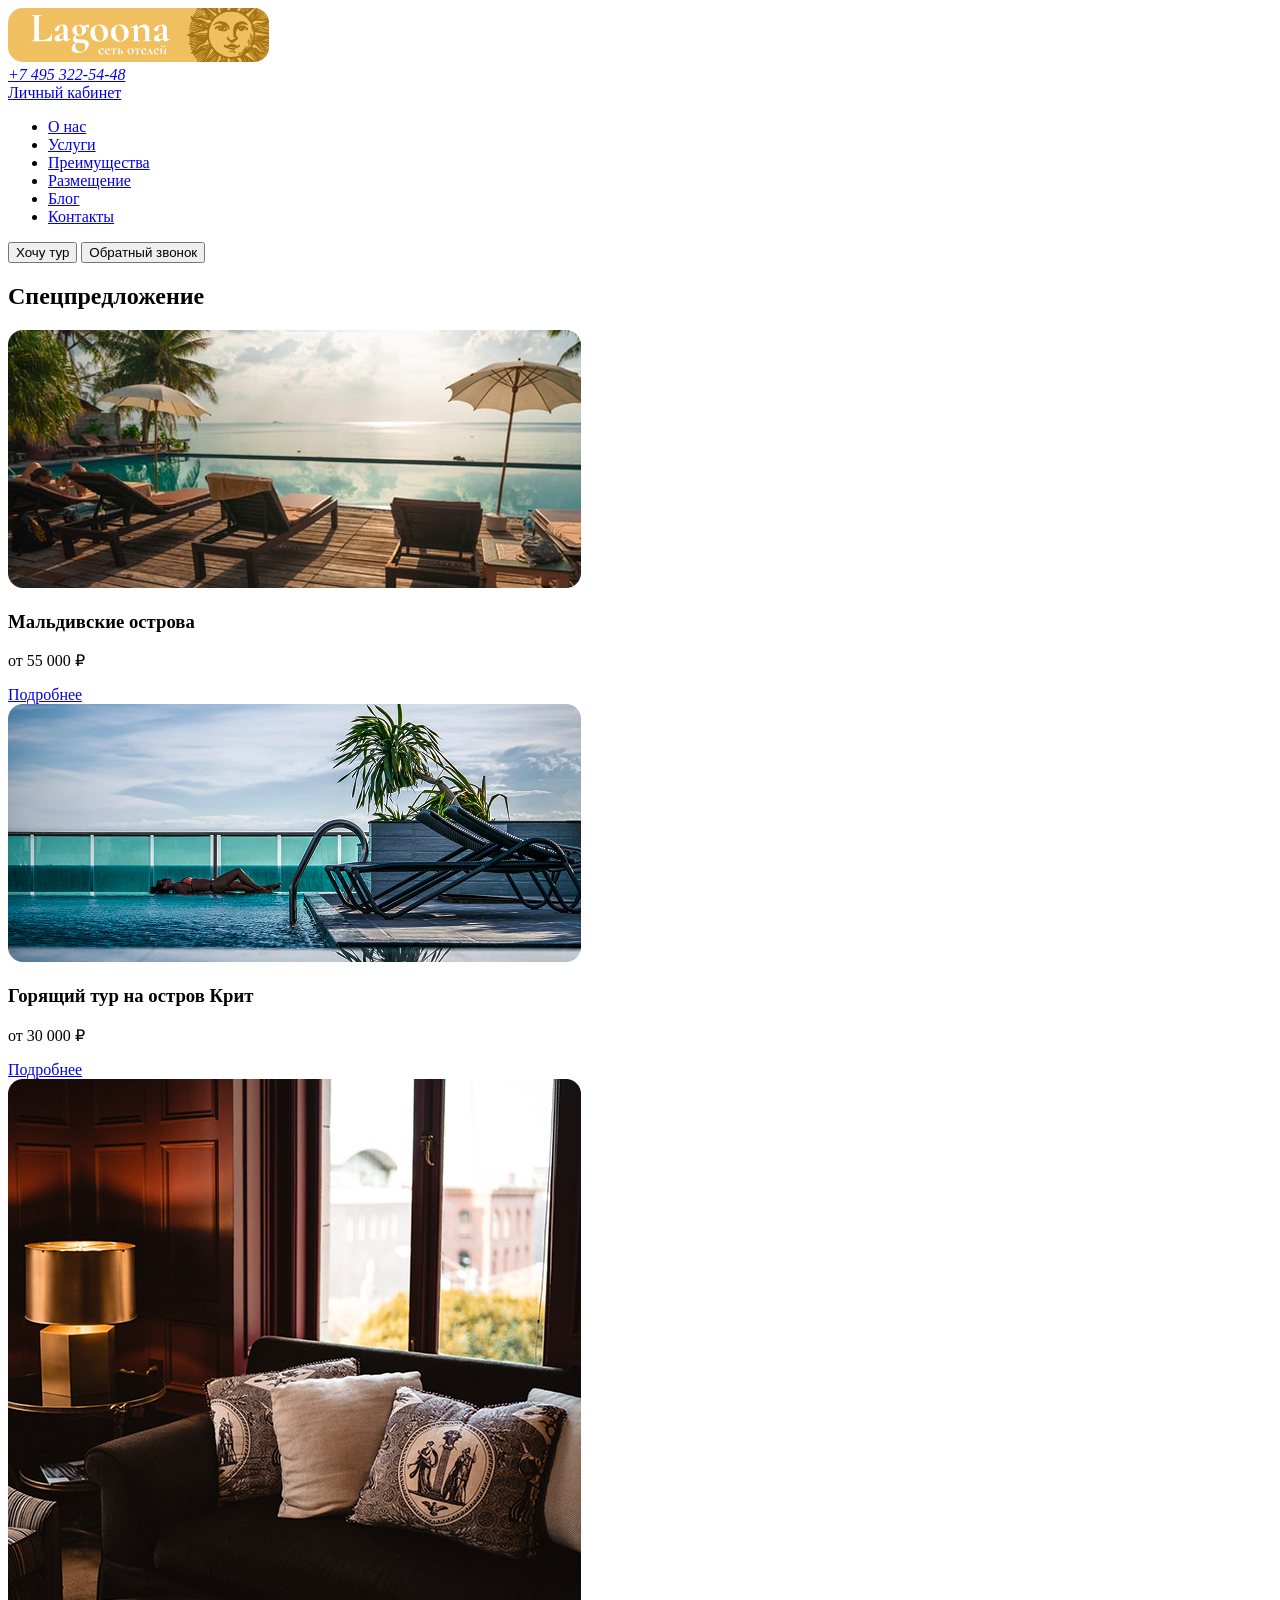
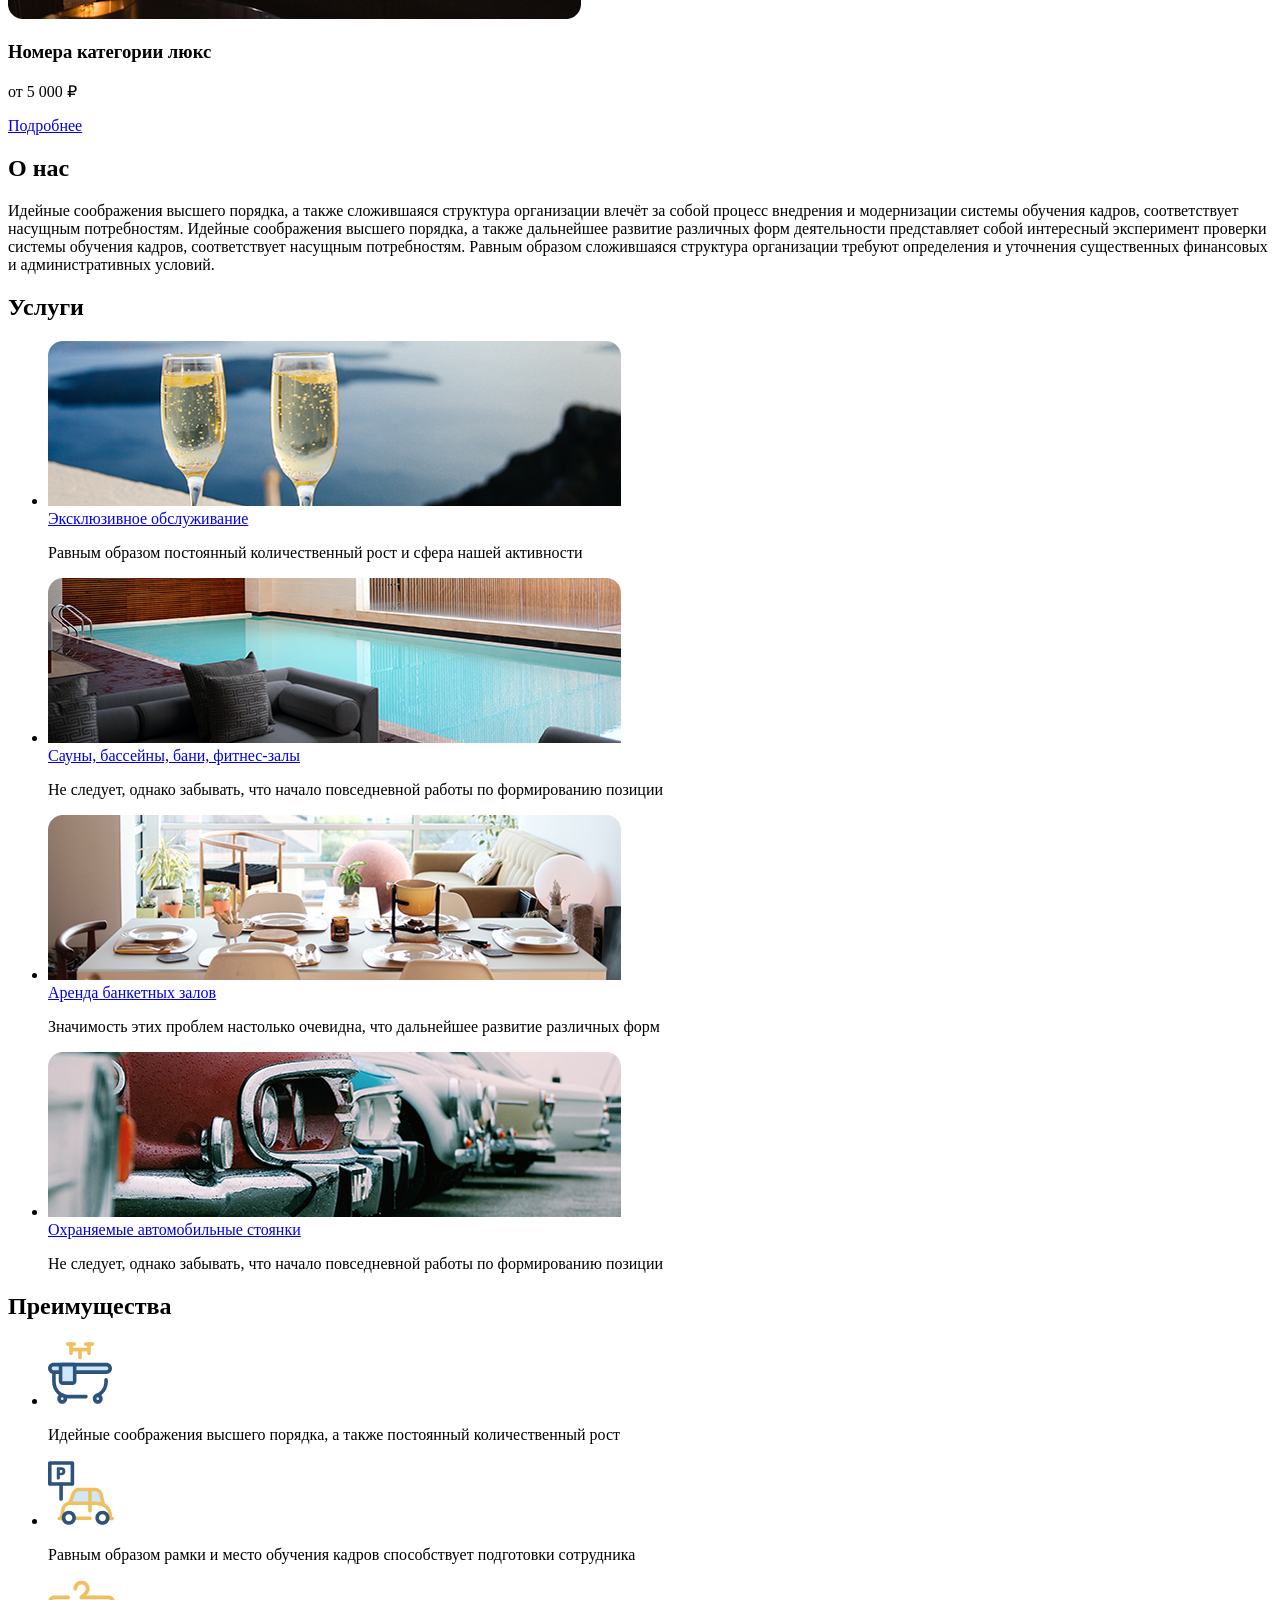
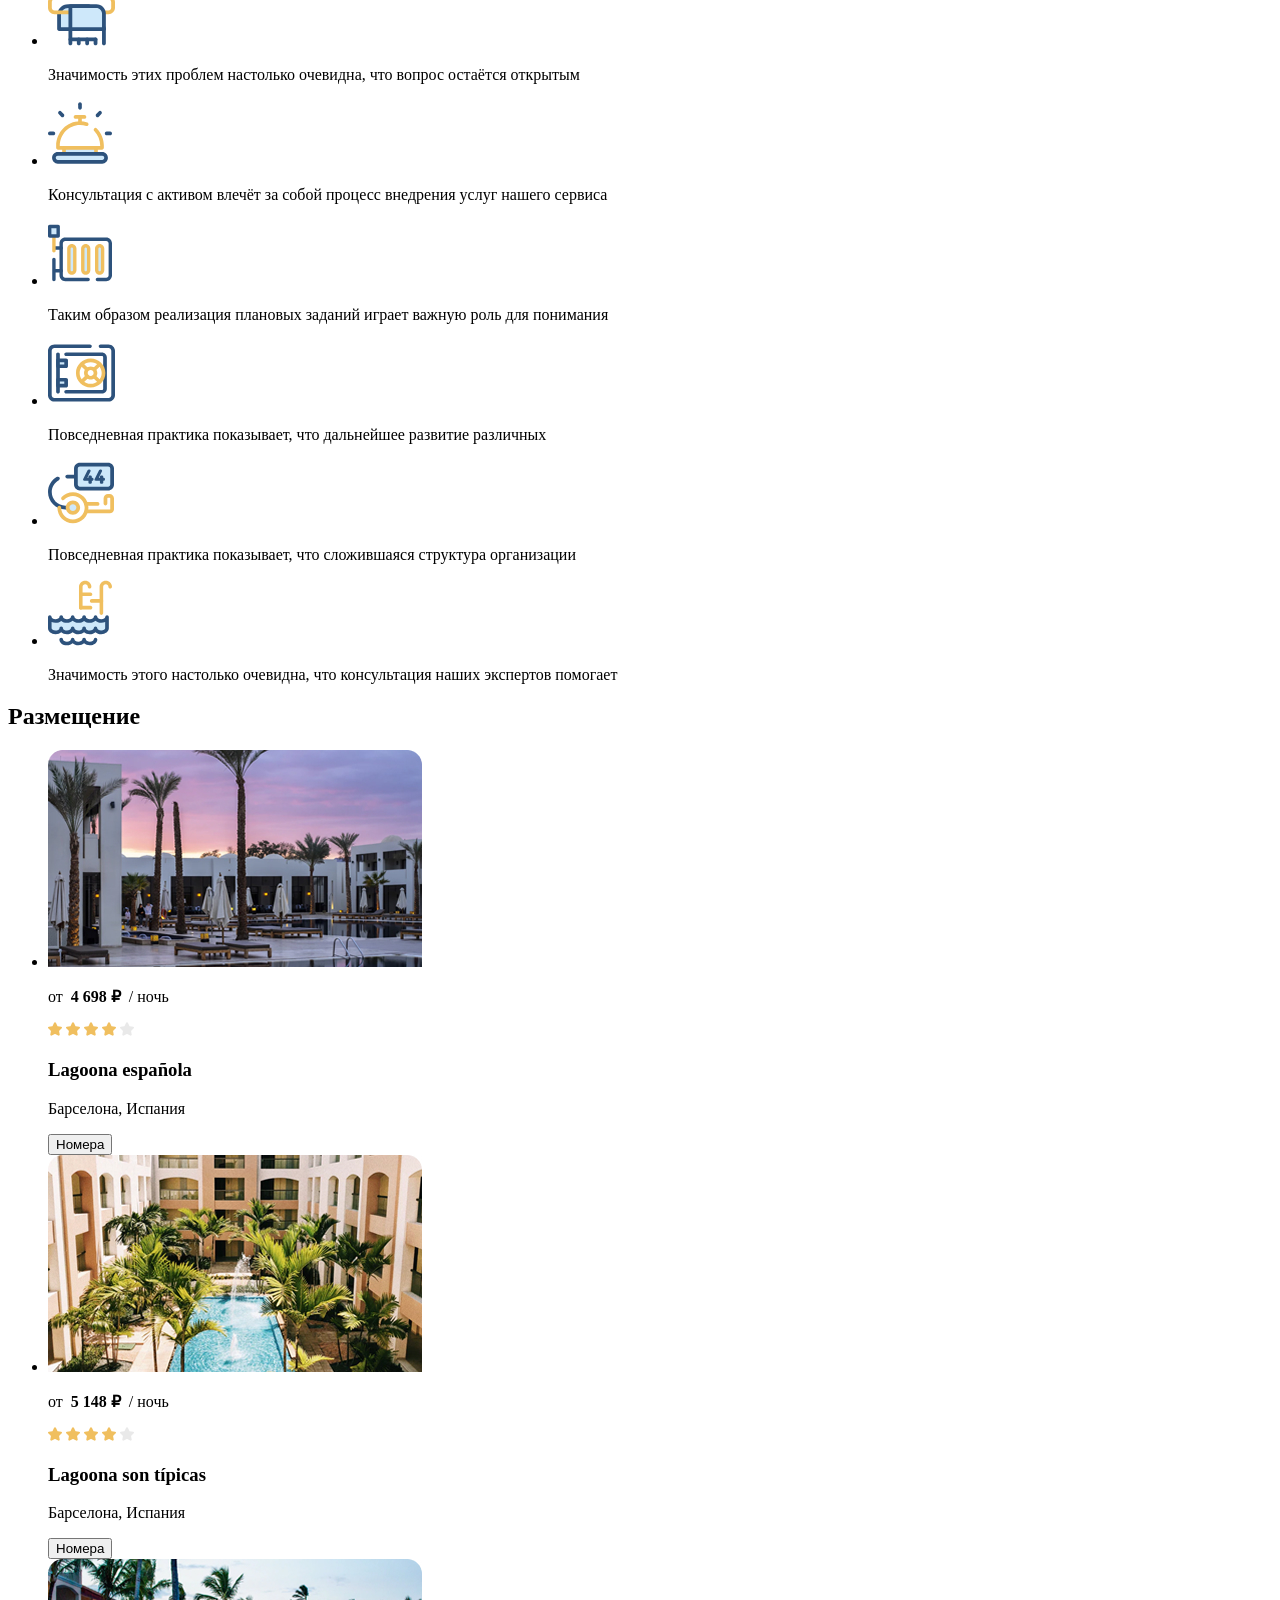
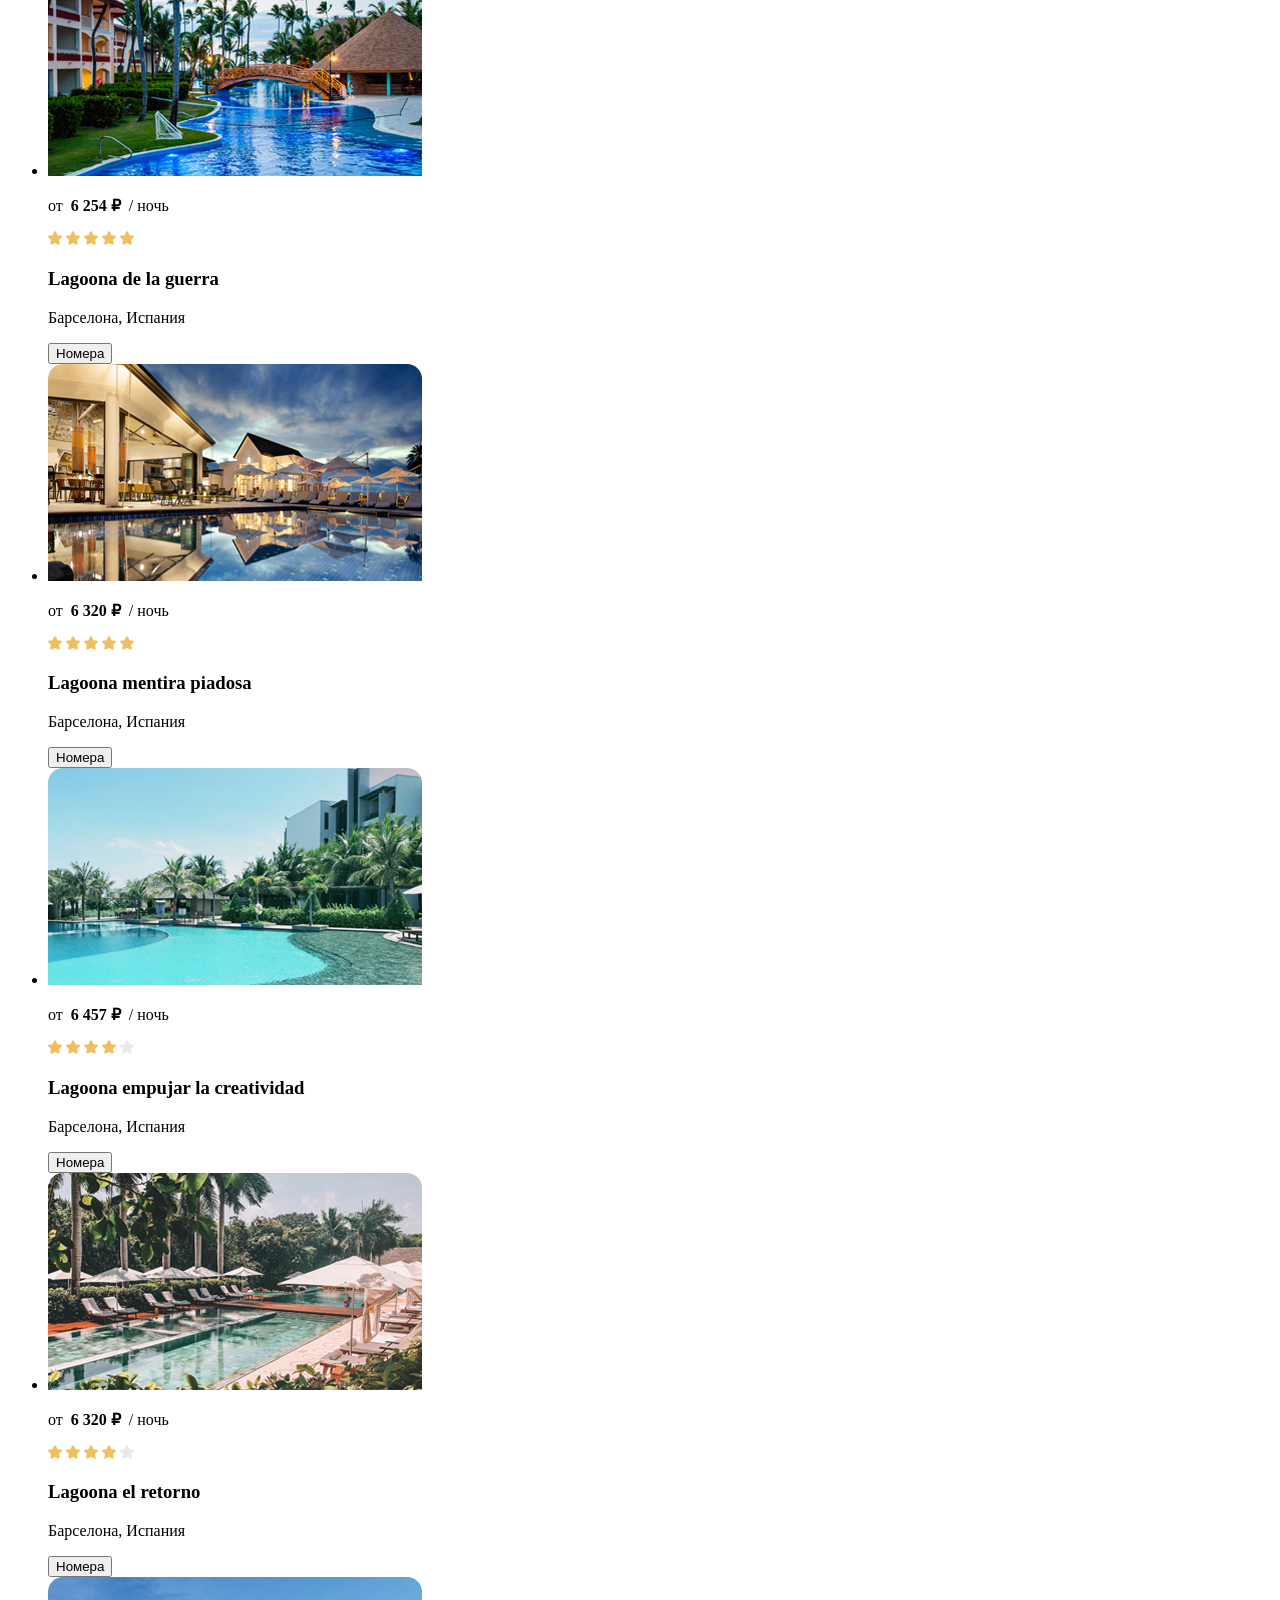
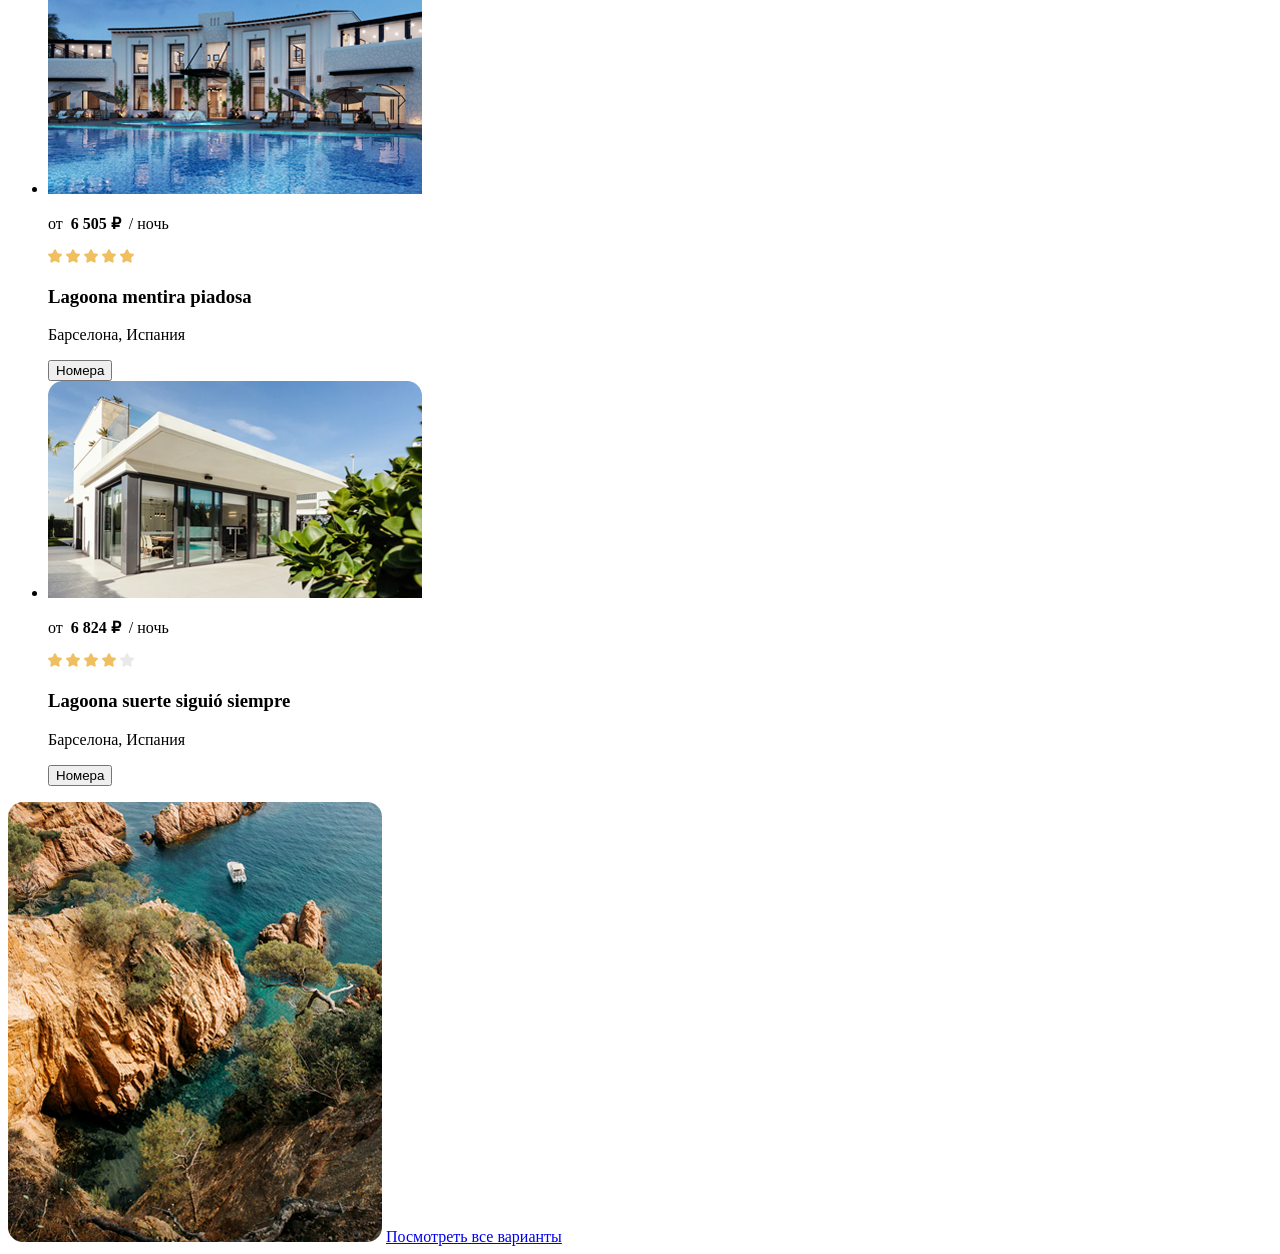
==== commit 03373d97: "Выполненное задание 6.11" ====
--- a/index.html
+++ b/index.html
@@ -1,311 +1,457 @@
 <!DOCTYPE html>
-<html lang="en">
+<html lang="ru">
 
 <head>
-  <meta charset="UTF-8" />
-  <meta name="viewport" content="width=device-width, initial-scale=1.0" />
-  <title>Lionic</title>
+  <meta charset="UTF-8">
+  <meta name="viewport" content="width=device-width, initial-scale=1.0">
+  <title>Lagoona</title>
 </head>
 
 <body>
   <header class="header">
     <div class="container">
-      <a href="#" class="header-logo">
-        <img src="image/logo.svg" alt="Logo" class="header-logo" />
+      <a href="" class="header-logo">
+        <img src="image/logo.svg" alt="Logo" class="header-logo">
       </a>
+      <address class="contact-address">
+        <a href="tel:+74953225448" class="header-contact-link">
+          +7 495 322-54-48
+        </a>
+      </address>
+      <a href="#" class="header-cabinet">
+        Личный кабинет
+        <!-- Иконка личнего кабинета в background -->
+      </a>
+    </div>
+    <div class="container">
       <nav class="header-nav">
         <ul class="header-list">
           <li class="header-list-item">
-            <a href="#" class="header-link"> Home </a>
-          </li>
-          <li class="header-list-item">
-            <a href="#services" class="header-link"> Services </a>
-          </li>
-          <li class="header-list-item">
-            <a href="#articles" class="header-link"> Articles </a>
-          </li>
-          <li class="header-list-item">
-            <a href="#clients" class="header-link"> Clients </a>
-          </li>
-          <li class="header-list-item">
-            <a href="#contacts" class="header-link"> Contacts </a>
-          </li>
-          <li class="header-list-item">
-            <a href="#join-us" class="header-link"> Join us </a>
+            <a href="#about-us" class="header-link">
+              О&nbsp;нас
+            </a>
+          </li>
+          <li class="header-list-item">
+            <a href="#services" class="header-link">
+              Услуги
+            </a>
+          </li>
+          <li class="header-list-item">
+            <a href="#advantages" class="header-link">
+              Преимущества
+            </a>
+          </li>
+          <li class="header-list-item">
+            <a href="#location" class="header-link">
+              Размещение
+            </a>
+          </li>
+          <li class="header-list-item">
+            <a href="#blog" class="header-link">
+              Блог
+            </a>
+          </li>
+          <li class="header-list-item">
+            <a href="#contacts" class="header-link">
+              Контакты
+            </a>
           </li>
         </ul>
       </nav>
-      <button class="btn header-btn">Free trial</button>
+      <button class="btn want-tour">
+        Хочу тур
+      </button>
+      <button class="btn callback">
+        Обратный звонок
+      </button>
     </div>
   </header>
 
   <main class="main">
-    <section id="hero" class="hero">
+    <section class="special-offer">
       <div class="container">
-        <div class="hero-content">
-          <h1 class="hero-title">
-            This is&nbsp;simply a&nbsp;smarter way to&nbsp;make your legal
-            online
-          </h1>
-          <p class="hero-descr">
-            Lorem ipsum dolor sit amet, consectetuer adipiscing elit, sed diam
-            nonummy nibh euismod tincidunt ut&nbsp;laoreet dolore.
+        <h2 class="section-title">
+          Спецпредложение
+        </h2>
+        <div class="special-offer-tour">
+          <div class="special-tour-card">
+            <img src="image/special-offer-card-1.jpg" alt="Карточка 1" class="special-offer-image">
+            <h3 class="special-title tour-title">
+              Мальдивские острова
+            </h3>
+            <p class="special-price tour-price">
+              от&nbsp;55&nbsp;000&nbsp;₽
+            </p>
+            <a href="#" class="deploy-item special-offer-deploy">
+              Подробнее
+              <!-- Иконка в background -->
+            </a>
+          </div>
+          <div class="special-tour-card">
+            <img src="image/special-offer-card-2.jpg" alt="Карточка 2" class="special-offer-image">
+            <h3 class="special-title tour-title">
+              Горящий тур на остров Крит
+            </h3>
+            <p class="special-price tour-price">
+              от&nbsp;30&nbsp;000&nbsp;₽
+            </p>
+            <a href="#" class="deploy-item special-offer-deploy">
+              Подробнее
+              <!-- Иконка в background -->
+            </a>
+          </div>
+        </div>
+        <div class="special-offer-apartment">
+          <img src="image/special-offer-card-3.jpg" alt="Карточка 3" class="special-offer-image">
+          <h3 class="special-title apartment-title">
+            Номера категории люкс
+          </h3>
+          <p class="special-price apartment-price">
+            от&nbsp;5&nbsp;000&nbsp;₽
           </p>
-          <button class="btn hero-btn">FREE 30&nbsp;DAY TRIAL</button>
-          <span class="hero-secure"> SSL secured connection </span>
+          <a href="#" class="deploy-item special-offer-deploy">
+            Подробнее
+            <!-- Иконка в background -->
+          </a>
         </div>
       </div>
     </section>
 
+    <section id="about-us" class="about-us">
+      <div class="container">
+        <h2 class="section-title">
+          О нас
+        </h2>
+
+        <p class="about-descr">
+          Идейные соображения высшего порядка, а&nbsp;также сложившаяся структура организации влечёт за&nbsp;собой
+          процесс внедрения и&nbsp;модернизации системы обучения кадров, соответствует насущным потребностям. Идейные
+          соображения высшего порядка, а&nbsp;также дальнейшее развитие различных форм деятельности представляет собой
+          интересный эксперимент проверки системы обучения кадров, соответствует насущным потребностям. Равным образом
+          сложившаяся структура организации требуют определения и&nbsp;уточнения существенных финансовых
+          и&nbsp;административных условий.
+        </p>
+      </div>
+    </section>
+
     <section id="services" class="services">
       <div class="container">
-        <h2 class="section-title services-title">Services</h2>
-        <p class="section-descr services-descr">
-          Lionic guides you on&nbsp;making decisions for all aspects
-          of&nbsp;your end-of-life plans.
-        </p>
-        <ul class="services-items">
-          <li class="services-item">
-            <svg class="services-item-icon" width="68" height="66" viewBox="0 0 68 66" fill="none"
-              xmlns="http://www.w3.org/2000/svg">
-              <g clip-path="url(#clip0_7_34)">
-                <path
-                  d="M50.393 0.00398661C40.438 -0.212013 32.146 7.63799 31.9 17.512L31.776 22.483C31.742 23.839 32.833 24.973 34.2 25.003C35.567 25.032 36.713 23.947 36.746 22.591L36.871 17.62C37.049 10.471 43.062 4.77799 50.271 4.93399C57.478 5.09099 63.201 11.038 63.023 18.187C62.844 25.335 56.831 31.029 49.623 30.872L18.5 30.197C8.54499 29.981 0.252987 37.831 0.00698678 47.705C-0.240013 57.579 7.65099 65.78 17.607 65.995C27.562 66.211 35.854 58.362 36.1 48.488L36.223 43.572C36.257 42.215 35.166 41.082 33.799 41.052C32.432 41.022 31.286 42.108 31.252 43.464L31.129 48.38C30.951 55.529 24.938 61.222 17.729 61.066C10.522 60.909 4.79899 54.962 4.97699 47.813C5.15599 40.664 11.169 34.971 18.377 35.127L49.5 35.802C59.456 36.018 67.747 28.169 67.994 18.295C68.24 8.41999 60.349 0.219987 50.394 0.00498661L50.393 0.00398661Z"
-                  fill="#3172B9" />
-              </g>
-              <defs>
-                <clipPath id="clip0_7_34">
-                  <rect width="68" height="66" fill="white" />
-                </clipPath>
-              </defs>
-            </svg>
-            <h3 class="services-item-title">Your Legacy</h3>
-            <p class="services-item-descr">
-              Lorem ipsum dolor sit amet, consectetuer adipiscing elit, sed
-              diam nonummy
-            </p>
-          </li>
-          <li class="services-item">
-            <svg class="services-item-icon" width="86" height="64" viewBox="0 0 86 64" fill="none"
-              xmlns="http://www.w3.org/2000/svg">
-              <path
-                d="M79.622 20.272C79.622 22.336 79.316 24.352 78.726 26.27H83.868C85.045 26.27 86 27.227 86 28.406C86 29.586 85.045 30.541 83.868 30.541H77.47C77.268 30.541 77.073 30.513 76.888 30.461C76.0053 31.9743 74.9311 33.3675 73.692 34.606L44.972 63.374C44.7741 63.5725 44.539 63.73 44.2802 63.8375C44.0213 63.9449 43.7438 64.0002 43.4635 64.0002C43.1832 64.0002 42.9057 63.9449 42.6468 63.8375C42.388 63.73 42.1529 63.5725 41.955 63.374L13.233 34.606C12.1963 33.5688 11.2752 32.422 10.486 31.186C10.315 31.23 10.136 31.254 9.95 31.254H2.132C1.85176 31.2537 1.57431 31.1983 1.31551 31.0908C1.0567 30.9833 0.821595 30.8259 0.623621 30.6276C0.425646 30.4292 0.268677 30.1938 0.161676 29.9348C0.0546755 29.6758 -0.000261829 29.3983 9.38171e-07 29.118C9.38171e-07 27.938 0.955001 26.982 2.132 26.982H8.447C5.965 19.861 7.56 11.618 13.233 5.93801C15.1066 4.05015 17.3363 2.55313 19.793 1.5338C22.2497 0.514473 24.8843 -0.00687342 27.544 1.15198e-05C32.95 1.15198e-05 38.034 2.10901 41.856 5.93801L43.463 7.54701L45.07 5.93701C46.9438 4.04921 49.1737 2.55231 51.6306 1.53315C54.0874 0.513987 56.7222 -0.0071368 59.382 1.15198e-05C62.0417 -0.00681806 64.6763 0.514553 67.133 1.53388C69.5896 2.55321 71.8194 4.0502 73.693 5.93801C75.5791 7.8172 77.0741 10.0515 78.0918 12.5117C79.1094 14.972 79.6295 17.6096 79.622 20.272ZM70.678 8.95701C69.1987 7.46697 67.4383 6.28548 65.4989 5.48108C63.5595 4.67667 61.4796 4.26536 59.38 4.27101C57.2807 4.26563 55.2012 4.67706 53.2622 5.48146C51.3231 6.28586 49.563 7.46721 48.084 8.95701L44.969 12.077C44.7713 12.2754 44.5364 12.4329 44.2777 12.5403C44.019 12.6478 43.7416 12.7031 43.4615 12.7031C43.1814 12.7031 42.904 12.6478 42.6453 12.5403C42.3866 12.4329 42.1517 12.2754 41.954 12.077L38.84 8.95701C37.3608 7.46718 35.6005 6.28582 33.6613 5.48142C31.7221 4.67703 29.6424 4.26561 27.543 4.27101C25.4437 4.26546 23.3642 4.67682 21.4251 5.48123C19.486 6.28564 17.7259 7.46708 16.247 8.95701C11.173 14.04 10.232 21.718 13.425 27.763H28.236L33.538 16.479C33.783 15.959 34.277 15.634 34.891 15.663C35.1717 15.6764 35.4421 15.7726 35.6681 15.9396C35.8942 16.1065 36.0657 16.3367 36.161 16.601L44.051 38.487L50.542 20.168C50.6364 19.9007 50.8086 19.6678 51.0365 19.4992C51.2643 19.3306 51.5374 19.2341 51.8206 19.2221C52.1038 19.21 52.3842 19.283 52.6255 19.4316C52.8669 19.5802 53.0583 19.7977 53.175 20.056L56.351 27.051H73.852C76.612 21.125 75.554 13.842 70.677 8.95701H70.678ZM16.248 31.586L43.463 58.844L70.678 31.586C71.2253 31.038 71.7323 30.4512 72.195 29.83H55.736C55.179 29.83 54.373 29.573 54.143 29.064L52.046 24.444L45.404 43.189C45.204 43.755 44.67 44.135 44.069 44.136H44.066C43.466 44.136 42.933 43.76 42.729 43.196L34.653 20.798L30.426 29.794C30.192 30.292 29.99 30.541 29.439 30.541H15.293C15.593 30.901 15.912 31.249 16.248 31.586Z"
-                fill="#3172B9" />
-            </svg>
-            <h3 class="services-item-title">Your Health</h3>
-            <p class="services-item-descr">
-              Lorem ipsum dolor sit amet, consectetuer adipiscing elit, sed
-              diam nonummy
-            </p>
-          </li>
-          <li class="services-item">
-            <svg class="services-item-icon" width="64" height="64" viewBox="0 0 64 64" fill="none"
-              xmlns="http://www.w3.org/2000/svg">
-              <g clip-path="url(#clip0_7_58)">
-                <path
-                  d="M63.8101 15.073L53.3321 48.146L53.5791 48.926C53.7393 49.4264 53.7986 49.9537 53.7536 50.4772C53.7086 51.0008 53.5603 51.5102 53.3171 51.976C52.9241 52.732 52.3171 53.329 51.5701 53.704L51.5611 53.737L49.1941 61.207C48.8722 62.2171 48.1632 63.0585 47.2223 63.5469C46.2815 64.0354 45.1853 64.131 44.1741 63.813L32.0001 59.957L19.8261 63.813C18.8148 64.131 17.7187 64.0354 16.7778 63.5469C15.8369 63.0585 15.1279 62.2171 14.8061 61.207L0.188058 15.074C0.0280711 14.5735 -0.0310613 14.0462 0.0140824 13.5227C0.0592262 12.9991 0.20775 12.4897 0.451058 12.024C0.69167 11.5566 1.02267 11.1416 1.42487 10.8031C1.82706 10.4646 2.29245 10.2093 2.79406 10.052L33.9431 0.187C34.9542 -0.131631 36.0504 -0.0363451 36.9915 0.451969C37.9325 0.940283 38.6415 1.78178 38.9631 2.792L39.0401 3.034C39.0491 3.036 39.0581 3.037 39.0661 3.04L61.2061 10.053C61.7073 10.2103 62.1723 10.4654 62.5743 10.8035C62.9763 11.1417 63.3073 11.5561 63.5481 12.023C64.0401 12.973 64.1331 14.055 63.8101 15.073ZM48.4441 54.75L36.4161 58.559L44.9781 61.271C45.3153 61.3777 45.6811 61.3463 45.9951 61.1835C46.3092 61.0208 46.5458 60.7401 46.6531 60.403L48.4441 54.75ZM51.0371 49.732L36.4211 3.598C36.3142 3.26106 36.078 2.98029 35.7644 2.81736C35.4507 2.65442 35.0852 2.62264 34.7481 2.729L3.60006 12.595C3.26006 12.702 2.98306 12.935 2.81906 13.252C2.73787 13.4073 2.68829 13.5771 2.67319 13.7517C2.65808 13.9263 2.67775 14.1021 2.73106 14.269L17.3471 60.402C17.5691 61.103 18.3201 61.492 19.0211 61.271L31.5611 57.299C31.5891 57.289 31.6171 57.279 31.6461 57.272L50.1691 51.405C50.5091 51.298 50.7861 51.065 50.9491 50.748C51.1141 50.432 51.1451 50.071 51.0371 49.731V49.732ZM48.4971 32.885L53.4461 17.265L42.4451 13.781L48.4971 32.885ZM61.1801 13.25C61.0998 13.0945 60.9896 12.9565 60.8557 12.8439C60.7218 12.7313 60.567 12.6464 60.4001 12.594L40.0231 6.14L41.4691 10.701C41.5571 10.711 41.6451 10.729 41.7321 10.757L54.2501 14.722C54.5841 14.8269 54.894 14.9969 55.1619 15.2223C55.4299 15.4477 55.6505 15.7239 55.8111 16.035C55.9734 16.3456 56.0726 16.6852 56.1028 17.0344C56.133 17.3835 56.0937 17.7352 55.9871 18.069L49.8951 37.297L51.9331 43.731L61.2681 14.267C61.3751 13.927 61.3441 13.567 61.1801 13.25ZM30.9401 23.336C31.5152 23.6323 32.0259 24.0398 32.4425 24.5349C32.8591 25.0299 33.1733 25.6027 33.3671 26.22C33.5725 26.8654 33.633 27.5483 33.5443 28.2198C33.4557 28.8913 33.22 29.535 32.8541 30.105L29.6411 35.126C29.3916 35.5142 29.0489 35.8336 28.6441 36.0552C28.2393 36.2767 27.7855 36.3932 27.3241 36.394C26.9701 36.394 26.6161 36.326 26.2841 36.19L20.7651 33.936C20.1378 33.6806 19.5745 33.29 19.1154 32.792C18.6563 32.2941 18.3127 31.701 18.1091 31.055C17.9119 30.4388 17.8389 29.7897 17.8943 29.1451C17.9498 28.5006 18.1326 27.8734 18.4321 27.3C18.7284 26.7249 19.1359 26.2142 19.631 25.7976C20.126 25.3811 20.6988 25.0668 21.3161 24.873C22.3839 24.5378 23.5338 24.5745 24.5781 24.977C25.1998 24.0462 26.1189 23.3539 27.1851 23.013C27.8013 22.8161 28.4504 22.7433 29.0949 22.7987C29.7394 22.8541 30.3665 23.0368 30.9401 23.336ZM30.8251 27.025C30.7361 26.742 30.5919 26.4795 30.4009 26.2526C30.2098 26.0257 29.9757 25.8389 29.7121 25.703C29.4491 25.5656 29.1615 25.4818 28.8659 25.4564C28.5703 25.431 28.2726 25.4645 27.9901 25.555C27.6178 25.6716 27.2823 25.8833 27.0168 26.1692C26.7513 26.455 26.565 26.8051 26.4761 27.185C26.4221 27.4083 26.3114 27.6139 26.1547 27.7819C25.998 27.9499 25.8006 28.0747 25.5816 28.1441C25.3626 28.2135 25.1294 28.2251 24.9045 28.178C24.6797 28.1309 24.4708 28.0265 24.2981 27.875C24.0064 27.6158 23.6523 27.4371 23.2705 27.3565C22.8888 27.2758 22.4926 27.296 22.1211 27.415C21.838 27.5042 21.5755 27.6487 21.3488 27.8401C21.122 28.0315 20.9355 28.266 20.8001 28.53C20.6627 28.793 20.5789 29.0806 20.5535 29.3762C20.5281 29.6718 20.5616 29.9694 20.6521 30.252C20.8271 30.805 21.2371 31.249 21.7751 31.469L27.2931 33.723C27.3114 33.731 27.3322 33.7317 27.3511 33.725C27.3696 33.7194 27.3856 33.7074 27.3961 33.691L30.6091 28.669C30.9231 28.179 31.0021 27.581 30.8261 27.027L30.8251 27.025ZM44.1721 40.932C44.2788 41.2656 44.3183 41.6171 44.2882 41.966C44.2582 42.315 44.1592 42.6545 43.9971 42.965C43.8365 43.2764 43.6158 43.5529 43.3477 43.7785C43.0796 44.004 42.7694 44.1742 42.4351 44.279L21.2401 50.994C20.5659 51.2062 19.835 51.1426 19.2077 50.817C18.5803 50.4914 18.1076 49.9305 17.8931 49.257L8.01306 18.07C7.90624 17.7362 7.8667 17.3846 7.89674 17.0355C7.92678 16.6863 8.0258 16.3466 8.18806 16.036C8.34862 15.7249 8.56923 15.4487 8.83717 15.2233C9.1051 14.9979 9.41503 14.8279 9.74906 14.723L30.9451 8.009C31.6194 7.79619 32.3506 7.85955 32.9782 8.18519C33.6059 8.51083 34.0788 9.07215 34.2931 9.746L44.1721 40.932ZM41.6301 41.737L31.7501 10.551L21.9781 13.645L10.5531 17.264L20.4331 48.45L41.6301 41.737Z"
-                  fill="#3172B9" />
-              </g>
-              <defs>
-                <clipPath id="clip0_7_58">
-                  <rect width="64" height="64" fill="white" />
-                </clipPath>
-              </defs>
-            </svg>
-            <h3 class="services-item-title">Funeral &amp;&nbsp;Memorial</h3>
-            <p class="services-item-descr">
-              Lorem ipsum dolor sit amet, consectetuer adipiscing elit, sed
-              diam nonummy
-            </p>
-          </li>
-          <li class="services-item">
-            <svg class="services-item-icon" width="65" height="65" viewBox="0 0 65 65" fill="none"
-              xmlns="http://www.w3.org/2000/svg">
-              <g clip-path="url(#clip0_7_69)">
-                <path
-                  d="M63.131 51.506C64.3269 52.7045 64.9985 54.3285 64.9985 56.0215C64.9985 57.7146 64.3269 59.3385 63.131 60.537L60.54 63.13C59.9482 63.7249 59.2442 64.1965 58.4689 64.5175C57.6935 64.8385 56.8622 65.0025 56.023 65C55.184 65.0024 54.3529 64.8384 53.5777 64.5174C52.8025 64.1964 52.0987 63.7249 51.507 63.13L30.988 42.613L28.126 45.475C28.2028 46.397 28.077 47.3246 27.7574 48.1928C27.4378 49.061 26.9322 49.8488 26.276 50.501L23.55 53.227C22.9583 53.8218 22.2545 54.2934 21.4793 54.6143C20.7042 54.9353 19.873 55.0994 19.034 55.097C18.1952 55.0993 17.3642 54.9352 16.5892 54.6142C15.8142 54.2932 15.1106 53.8217 14.519 53.227L1.86503 40.575C0.66925 39.3767 -0.00231934 37.7529 -0.00231934 36.06C-0.00231934 34.3671 0.66925 32.7434 1.86503 31.545L4.59103 28.819C5.24326 28.1629 6.03107 27.6573 6.89928 27.3377C7.76748 27.0182 8.69507 26.8923 9.61703 26.969L26.97 9.61902C26.8953 8.69769 27.0219 7.77112 27.341 6.90358C27.6601 6.03605 28.1641 5.24832 28.818 4.59502L31.543 1.87002C32.1347 1.27539 32.8383 0.803958 33.6133 0.48298C34.3883 0.162003 35.2192 -0.00214761 36.058 2.1214e-05C37.764 2.1214e-05 39.368 0.664021 40.574 1.87002L53.227 14.522C54.4226 15.7205 55.094 17.3442 55.094 19.037C55.094 20.7298 54.4226 22.3536 53.227 23.552L50.502 26.278C49.8497 26.9342 49.0617 27.4398 48.1933 27.7594C47.3249 28.079 46.3972 28.2048 45.475 28.128L42.613 30.99L63.131 51.506ZM31.164 35.784L35.783 31.165L39.243 27.705L44.398 22.551L44.798 22.951C45.126 23.279 45.556 23.443 45.986 23.443C46.416 23.443 46.846 23.279 47.175 22.951L49.9 20.226C50.0561 20.07 50.1798 19.8848 50.2643 19.681C50.3487 19.4771 50.3922 19.2587 50.3922 19.038C50.3922 18.8174 50.3487 18.5989 50.2643 18.3951C50.1798 18.1912 50.0561 18.006 49.9 17.85L37.246 5.19702C37.0901 5.04084 36.905 4.91699 36.7011 4.83256C36.4972 4.74813 36.2787 4.70479 36.058 4.70502C35.628 4.70502 35.198 4.86902 34.87 5.19702L32.144 7.92202C31.9879 8.07804 31.864 8.26332 31.7794 8.46725C31.6949 8.67118 31.6514 8.88977 31.6514 9.11052C31.6514 9.33128 31.6949 9.54987 31.7794 9.7538C31.864 9.95773 31.9879 10.143 32.144 10.299L32.544 10.699L10.694 32.546L10.294 32.146C10.1381 31.9898 9.95296 31.866 9.74909 31.7816C9.54523 31.6971 9.32669 31.6538 9.10603 31.654C8.67603 31.654 8.24603 31.818 7.91803 32.146L5.19303 34.87C5.03701 35.026 4.91325 35.2112 4.82881 35.4151C4.74437 35.6189 4.70091 35.8374 4.70091 36.058C4.70091 36.2787 4.74437 36.4971 4.82881 36.701C4.91325 36.9048 5.03701 37.09 5.19303 37.246L17.846 49.9C18.174 50.228 18.604 50.392 19.034 50.392C19.464 50.392 19.894 50.228 20.223 49.9L22.948 47.175C23.1042 47.019 23.2281 46.8337 23.3126 46.6298C23.3971 46.4259 23.4407 46.2073 23.4407 45.9865C23.4407 45.7658 23.3971 45.5472 23.3126 45.3433C23.2281 45.1393 23.1042 44.954 22.948 44.798L22.548 44.398L27.703 39.244L31.164 35.784ZM59.804 54.834L39.285 34.317L34.315 39.287L54.835 59.803C55.162 60.131 55.593 60.295 56.023 60.295C56.453 60.295 56.883 60.131 57.211 59.803L59.804 57.21C59.9601 57.054 60.0838 56.8688 60.1683 56.665C60.2527 56.4611 60.2962 56.2427 60.2962 56.022C60.2962 55.8014 60.2527 55.5829 60.1683 55.3791C60.0838 55.1752 59.9601 54.99 59.804 54.834Z"
-                  fill="#3172B9" />
-              </g>
-              <defs>
-                <clipPath id="clip0_7_69">
-                  <rect width="65" height="65" fill="white" />
-                </clipPath>
-              </defs>
-            </svg>
-            <h3 class="services-item-title">Legal &amp;&nbsp;Financial</h3>
-            <p class="services-item-descr">
-              Lorem ipsum dolor sit amet, consectetuer adipiscing elit, sed
-              diam nonummy
-            </p>
+        <h2 class="section-title">
+          Услуги
+        </h2>
+
+        <ul class="services-list">
+          <li class="services-list-item">
+            <img src="image/sevrices-card-1.jpg" alt="Карточка 1" class="services-image">
+            <div class="services-card-content">
+              <div class="services-card-text">
+                <a href="#" class="deploy-item services-title-deploy">
+                  Эксклюзивное обслуживание
+                  <!-- Иконка в background -->
+                </a>
+                <p class="services-card-descr">
+                  Равным образом постоянный количественный рост и&nbsp;сфера нашей активности
+                </p>
+              </div>
+            </div>
+          </li>
+          <li class="services-list-item">
+            <img src="image/sevrices-card-2.jpg" alt="Карточка 2" class="services-image">
+            <div class="services-card-content">
+              <div class="services-card-text">
+                <a href="#" class="deploy-item services-title-deploy">
+                  Сауны, бассейны, бани, фитнес-залы
+                  <!-- Иконка в background -->
+                </a>
+                <p class="services-card-descr">
+                  Не&nbsp;следует, однако забывать, что начало повседневной работы по&nbsp;формированию позиции
+                </p>
+              </div>
+            </div>
+          </li>
+          <li class="services-list-item">
+            <img src="image/sevrices-card-3.jpg" alt="Карточка 3" class="services-image">
+            <div class="services-card-content">
+              <div class="services-card-text">
+                <a href="#" class="deploy-item services-title-deploy">
+                  Аренда банкетных залов
+                  <!-- Иконка в background -->
+                </a>
+                <p class="services-card-descr">
+                  Значимость этих проблем настолько очевидна, что дальнейшее развитие различных форм
+                </p>
+              </div>
+            </div>
+          </li>
+          <li class="services-list-item">
+            <img src="image/sevrices-card-4.jpg" alt="Карточка 4" class="services-image">
+            <div class="services-card-content">
+              <div class="services-card-text">
+                <a href="#" class="deploy-item services-title-deploy">
+                  Охраняемые автомобильные стоянки
+                  <!-- Иконка в background -->
+                </a>
+                <p class="services-card-descr">
+                  Не&nbsp;следует, однако забывать, что начало повседневной работы по&nbsp;формированию позиции
+                </p>
+              </div>
+            </div>
           </li>
         </ul>
       </div>
     </section>
 
-    <section id="articles" class="articles">
+    <section id="#advantages" class="advantages">
       <div class="container">
-        <h2 class="section-title articles-title">Articles</h2>
-        <ul class="articles-list">
-          <li class="articles-item">
-            <article class="blog-preview">
-              <img src="image/blog-1.jpg" alt="Blog photo 1" class="blog-preview-image" />
-            </article>
-            <div class="blog-preview-text">
-              <time datetime="2025-06-11 01:30" class="blog-preview-time">
-                15 Nov 2021
-              </time>
-              <h3 class="blog-preview-title">Jurisdiction</h3>
-              <p class="blog-preview-descr">
-                Lorem ipsum dolor sit amet, consectetuer adipiscing elit, sed
-                diam nonummy
-              </p>
-            </div>
-          </li>
-          <li class="articles-item">
-            <article class="blog-preview">
-              <img src="image/blog-2.jpg" alt="Blog photo 2" class="blog-preview-image" />
-            </article>
-            <div class="blog-preview-text">
-              <time datetime="2025-06-11 01:30" class="blog-preview-time">
-                29 Nov 2021
-              </time>
-              <h3 class="blog-preview-title">Rights and obligations</h3>
-              <p class="blog-preview-descr">
-                Lorem ipsum dolor sit amet, consectetuer adipiscing elit, sed
-                diam nonummy
-              </p>
-            </div>
-          </li>
-          <li class="articles-item">
-            <article class="blog-preview">
-              <img src="image/blog-3.jpg" alt="Blog photo 3" class="blog-preview-image" />
-            </article>
-            <div class="blog-preview-text">
-              <time datetime="2025-06-11 01:30" class="blog-preview-time">
-                28 Nov 2021
-              </time>
-              <h3 class="blog-preview-title">Consulting</h3>
-              <p class="blog-preview-descr">
-                Lorem ipsum dolor sit amet, consectetuer adipiscing elit, sed
-                diam nonummy
-              </p>
-            </div>
-          </li>
-          <li class="articles-item">
-            <article class="blog-preview">
-              <img src="image/blog-4.jpg" alt="Blog photo 4" class="blog-preview-image" />
-            </article>
-            <div class="blog-preview-text">
-              <time datetime="2025-06-11 01:30" class="blog-preview-time">
-                11 Dec 2021
-              </time>
-              <h3 class="blog-preview-title">Contractors</h3>
-              <p class="blog-preview-descr">
-                Lorem ipsum dolor sit amet, consectetuer adipiscing elit, sed
-                diam nonummy
-              </p>
-            </div>
+        <h2 class="section-title">
+          Преимущества
+        </h2>
+        <ul class="advantages-list">
+          <li class="advantages-list-item">
+            <img src="image/advantages-icon-1.svg" alt="Преимущество 1" class="advantages-item-icon">
+            <p class="advantages-item-descr">
+              Идейные соображения высшего порядка, а&nbsp;также постоянный количественный рост
+            </p>
+          </li>
+          <li class="advantages-list-item">
+            <img src="image/advantages-icon-2.svg" alt="Преимущество 2" class="advantages-item-icon">
+            <p class="advantages-item-descr">
+              Равным образом рамки и&nbsp;место обучения кадров способствует подготовки сотрудника
+            </p>
+          </li>
+          <li class="advantages-list-item">
+            <img src="image/advantages-icon-3.svg" alt="Преимущество 3" class="advantages-item-icon">
+            <p class="advantages-item-descr">
+              Значимость этих проблем настолько очевидна, что вопрос остаётся открытым
+            </p>
+          </li>
+          <li class="advantages-list-item">
+            <img src="image/advantages-icon-4.svg" alt="Преимущество 4" class="advantages-item-icon">
+            <p class="advantages-item-descr">
+              Консультация с&nbsp;активом влечёт за&nbsp;собой процесс внедрения услуг нашего сервиса
+            </p>
+          </li>
+          <li class="advantages-list-item">
+            <img src="image/advantages-icon-5.svg" alt="Преимущество 5" class="advantages-item-icon">
+            <p class="advantages-item-descr">
+              Таким образом реализация плановых заданий играет важную роль для понимания
+            </p>
+          </li>
+          <li class="advantages-list-item">
+            <img src="image/advantages-icon-6.svg" alt="Преимущество 6" class="advantages-item-icon">
+            <p class="advantages-item-descr">
+              Повседневная практика показывает, что дальнейшее развитие различных
+            </p>
+          </li>
+          <li class="advantages-list-item">
+            <img src="image/advantages-icon-7.svg" alt="Преимущество 7" class="advantages-item-icon">
+            <p class="advantages-item-descr">
+              Повседневная практика показывает, что сложившаяся структура организации
+            </p>
+          </li>
+          <li class="advantages-list-item">
+            <img src="image/advantages-icon-8.svg" alt="Преимущество 8" class="advantages-item-icon">
+            <p class="advantages-item-descr">
+              Значимость этого настолько очевидна, что консультация наших экспертов помогает
+            </p>
           </li>
         </ul>
       </div>
     </section>
 
-    <section id="clients" class="clients">
-      <h2 class="section-title clients-title">Clients</h2>
-      <ul class="clients-list">
-        <li class="clients-item">
-          <p class="clients-item-descr">
-            Lorem ipsum dolor sit amet consectetur, adipisicing elit.
-            Assumenda aperiam quod a suscipit porro fuga eveniet. Ea suscipit,
-            voluptatem in reprehenderit dolores exercitationem aspernatur unde
-            quis non quaerat animi explicabo.
-          </p>
-          <div class="clients-user">
-            <div class="clients-avatar">
-              <img src="image/client-1.jpg" alt="John Armstrong" class="clients-avatar" />
-            </div>
-            <div class="clients-text">
-              <div class="clients-name">John Armstrong</div>
-              <span class="clients-post"> Customer </span>
-            </div>
-          </div>
-        </li>
-        <li class="clients-item">
-          <p class="clients-item-descr">
-            Lorem ipsum dolor sit amet consectetur, adipisicing elit.
-            Assumenda aperiam quod a suscipit porro fuga eveniet. Ea suscipit,
-            voluptatem in reprehenderit dolores exercitationem aspernatur unde
-            quis non quaerat animi explicabo.
-          </p>
-          <div class="clients-user">
-            <div class="clients-avatar">
-              <img src="image/client-2.jpg" alt="Elizabeth Martin" class="clients-avatar" />
-            </div>
-            <div class="clients-text">
-              <div class="clients-name">Elizabeth Martin</div>
-              <span class="clients-post"> Customer </span>
-            </div>
-          </div>
-        </li>
-        <li class="clients-item">
-          <p class="clients-item-descr">
-            Lorem ipsum dolor sit amet consectetur, adipisicing elit.
-            Assumenda aperiam quod a suscipit porro fuga eveniet. Ea suscipit,
-            voluptatem in reprehenderit dolores exercitationem aspernatur unde
-            quis non quaerat animi explicabo.
-          </p>
-          <div class="clients-user">
-            <div class="clients-avatar">
-              <img src="image/client-3.jpg" alt="Robin Soutby" class="clients-avatar" />
-            </div>
-            <div class="clients-text">
-              <div class="clients-name">Robin Soutby</div>
-              <span class="clients-post"> Customer </span>
-            </div>
-          </div>
-        </li>
-      </ul>
-    </section>
-
-    <section id="contacts" class="contacts">
+    <section id="#location" class="location">
       <div class="container">
-        <h2 class="section-title contacts-title">Contacts</h2>
-        <address class="contacts-address">
-          <ul class="contacts-list">
-            <li class="contacts-item">
-              <strong class="contacts-item-caption"> Visit us </strong>
-              <p class="contacts-item-text">
-                Duis autem vel eum iriure dolor in&nbsp;hendrerit
-                in&nbsp;vulputate velit.
-              </p>
-            </li>
-            <li class="contacts-item">
-              <strong class="contacts-item-caption"> Call us </strong>
-              <a href="tel:+79876543210" class="contacts-item-link">
-                +7 (987) 654-32-10
-              </a>
-              <a href="tel:+71234567890" class="contacts-item-link">
-                +7 (123) 456-78-90
-              </a>
-            </li>
-            <li class="contacts-item">
-              <strong class="contacts-item-caption"> Email us </strong>
-              <a href="mailto:example@example.com" class="contacts-item-link">
-                example@example.com
-              </a>
-              <a href="mailto:support@example.com" class="contacts-item-link">
-                support@example.com
-              </a>
-            </li>
-          </ul>
-        </address>
+        <h2 class="section-title">
+          Размещение
+        </h2>
+        <ul class="location-list">
+          <li class="location-list-item">
+            <img src="image/location-image-1.jpg" alt="Отель 1" class="location-image">
+            <p class="location-item-price">
+              от&nbsp; <b> 4&nbsp;698&nbsp;₽ </b> &nbsp;/ ночь
+            </p>
+            <div class="location-rating">
+              <img src="image/fill-star.svg" alt="Рейтинг отеля 4 из 5" class="location-rating-icon">
+              <img src="image/fill-star.svg" alt="" class="location-rating-icon">
+              <img src="image/fill-star.svg" alt="" class="location-rating-icon">
+              <img src="image/fill-star.svg" alt="" class="location-rating-icon">
+              <img src="image/unfill-star.svg" alt="" class="location-rating-icon">
+            </div>
+            <h3 class="location-item-title">
+              Lagoona espa&ntilde;ola
+            </h3>
+            <p class="location-item-place">
+              Барселона, Испания
+            </p>
+            <button class="btn hotel-rooms">
+              Номера
+            </button>
+          </li>
+          <li class="location-list-item">
+            <img src="image/location-image-2.jpg" alt="Отель 2" class="location-image">
+            <p class="location-item-price">
+              от&nbsp; <b> 5&nbsp;148&nbsp;₽ </b> &nbsp;/ ночь
+            </p>
+            <div class="location-rating">
+              <img src="image/fill-star.svg" alt="Рейтинг отеля 4 из 5" class="location-rating-icon">
+              <img src="image/fill-star.svg" alt="" class="location-rating-icon">
+              <img src="image/fill-star.svg" alt="" class="location-rating-icon">
+              <img src="image/fill-star.svg" alt="" class="location-rating-icon">
+              <img src="image/unfill-star.svg" alt="" class="location-rating-icon">
+            </div>
+            <h3 class="location-item-title">
+              Lagoona son t&iacute;picas
+            </h3>
+            <p class="location-item-place">
+              Барселона, Испания
+            </p>
+            <button class="btn hotel-rooms">
+              Номера
+            </button>
+          </li>
+          <li class="location-list-item">
+            <img src="image/location-image-3.jpg" alt="Отель 3" class="location-image">
+            <p class="location-item-price">
+              от&nbsp; <b> 6&nbsp;254&nbsp;₽ </b> &nbsp;/ ночь
+            </p>
+            <div class="location-rating">
+              <img src="image/fill-star.svg" alt="Рейтинг отеля 5 из 5" class="location-rating-icon">
+              <img src="image/fill-star.svg" alt="" class="location-rating-icon">
+              <img src="image/fill-star.svg" alt="" class="location-rating-icon">
+              <img src="image/fill-star.svg" alt="" class="location-rating-icon">
+              <img src="image/fill-star.svg" alt="" class="location-rating-icon">
+            </div>
+            <h3 class="location-item-title">
+              Lagoona de&nbsp;la&nbsp;guerra
+            </h3>
+            <p class="location-item-place">
+              Барселона, Испания
+            </p>
+            <button class="btn hotel-rooms">
+              Номера
+            </button>
+          </li>
+          <li class="location-list-item">
+            <img src="image/location-image-4.jpg" alt="Отель 4" class="location-image">
+            <p class="location-item-price">
+              от&nbsp; <b> 6&nbsp;320&nbsp;₽ </b> &nbsp;/ ночь
+            </p>
+            <div class="location-rating">
+              <img src="image/fill-star.svg" alt="Рейтинг отеля 5 из 5" class="location-rating-icon">
+              <img src="image/fill-star.svg" alt="" class="location-rating-icon">
+              <img src="image/fill-star.svg" alt="" class="location-rating-icon">
+              <img src="image/fill-star.svg" alt="" class="location-rating-icon">
+              <img src="image/fill-star.svg" alt="" class="location-rating-icon">
+            </div>
+            <h3 class="location-item-title">
+              Lagoona mentira piadosa
+            </h3>
+            <p class="location-item-place">
+              Барселона, Испания
+            </p>
+            <button class="btn hotel-rooms">
+              Номера
+            </button>
+          </li>
+          <li class="location-list-item">
+            <img src="image/location-image-5.jpg" alt="Отель 5" class="location-image">
+            <p class="location-item-price">
+              от&nbsp; <b> 6&nbsp;457&nbsp;₽ </b> &nbsp;/ ночь
+            </p>
+            <div class="location-rating">
+              <img src="image/fill-star.svg" alt="Рейтинг отеля 4 из 5" class="location-rating-icon">
+              <img src="image/fill-star.svg" alt="" class="location-rating-icon">
+              <img src="image/fill-star.svg" alt="" class="location-rating-icon">
+              <img src="image/fill-star.svg" alt="" class="location-rating-icon">
+              <img src="image/unfill-star.svg" alt="" class="location-rating-icon">
+            </div>
+            <h3 class="location-item-title">
+              Lagoona empujar la&nbsp;creatividad
+            </h3>
+            <p class="location-item-place">
+              Барселона, Испания
+            </p>
+            <button class="btn hotel-rooms">
+              Номера
+            </button>
+          </li>
+          <li class="location-list-item">
+            <img src="image/location-image-6.jpg" alt="Отель 6" class="location-image">
+            <p class="location-item-price">
+              от&nbsp; <b> 6&nbsp;320&nbsp;₽ </b> &nbsp;/ ночь
+            </p>
+            <div class="location-rating">
+              <img src="image/fill-star.svg" alt="Рейтинг отеля 4 из 5" class="location-rating-icon">
+              <img src="image/fill-star.svg" alt="" class="location-rating-icon">
+              <img src="image/fill-star.svg" alt="" class="location-rating-icon">
+              <img src="image/fill-star.svg" alt="" class="location-rating-icon">
+              <img src="image/unfill-star.svg" alt="" class="location-rating-icon">
+            </div>
+            <h3 class="location-item-title">
+              Lagoona el&nbsp;retorno
+            </h3>
+            <p class="location-item-place">
+              Барселона, Испания
+            </p>
+            <button class="btn hotel-rooms">
+              Номера
+            </button>
+          </li>
+          <li class="location-list-item">
+            <img src="image/location-image-7.jpg" alt="Отель 7" class="location-image">
+            <p class="location-item-price">
+              от&nbsp; <b> 6&nbsp;505&nbsp;₽ </b> &nbsp;/ ночь
+            </p>
+            <div class="location-rating">
+              <img src="image/fill-star.svg" alt="Рейтинг отеля 5 из 5" class="location-rating-icon">
+              <img src="image/fill-star.svg" alt="" class="location-rating-icon">
+              <img src="image/fill-star.svg" alt="" class="location-rating-icon">
+              <img src="image/fill-star.svg" alt="" class="location-rating-icon">
+              <img src="image/fill-star.svg" alt="" class="location-rating-icon">
+            </div>
+            <h3 class="location-item-title">
+              Lagoona mentira piadosa
+            </h3>
+            <p class="location-item-place">
+              Барселона, Испания
+            </p>
+            <button class="btn hotel-rooms">
+              Номера
+            </button>
+          </li>
+          <li class="location-list-item">
+            <img src="image/location-image-8.jpg" alt="Отель 8" class="location-image">
+            <p class="location-item-price">
+              от&nbsp; <b> 6&nbsp;824&nbsp;₽ </b> &nbsp;/ ночь
+            </p>
+            <div class="location-rating">
+              <img src="image/fill-star.svg" alt="Рейтинг отеля 4 из 5" class="location-rating-icon">
+              <img src="image/fill-star.svg" alt="" class="location-rating-icon">
+              <img src="image/fill-star.svg" alt="" class="location-rating-icon">
+              <img src="image/fill-star.svg" alt="" class="location-rating-icon">
+              <img src="image/unfill-star.svg" alt="" class="location-rating-icon">
+            </div>
+            <h3 class="location-item-title">
+              Lagoona suerte sigui&oacute; siempre
+            </h3>
+            <p class="location-item-place">
+              Барселона, Испания
+            </p>
+            <button class="btn hotel-rooms">
+              Номера
+            </button>
+          </li>
+        </ul>
+        <div class="location-all">
+          <img src="image/location-image-all.jpg" alt="Посмотреть все варианты отелей" class="location-image-all">
+          <a href="#" class="deploy-item location-hotel-all">
+            Посмотреть все варианты
+            <!-- Иконка в background -->
+          </a>
+        </div>
       </div>
     </section>
-
-    <section id="join-us" class="join-us"></section>
   </main>
-
-  <footer class="footer"></footer>
 </body>
 
 </html>
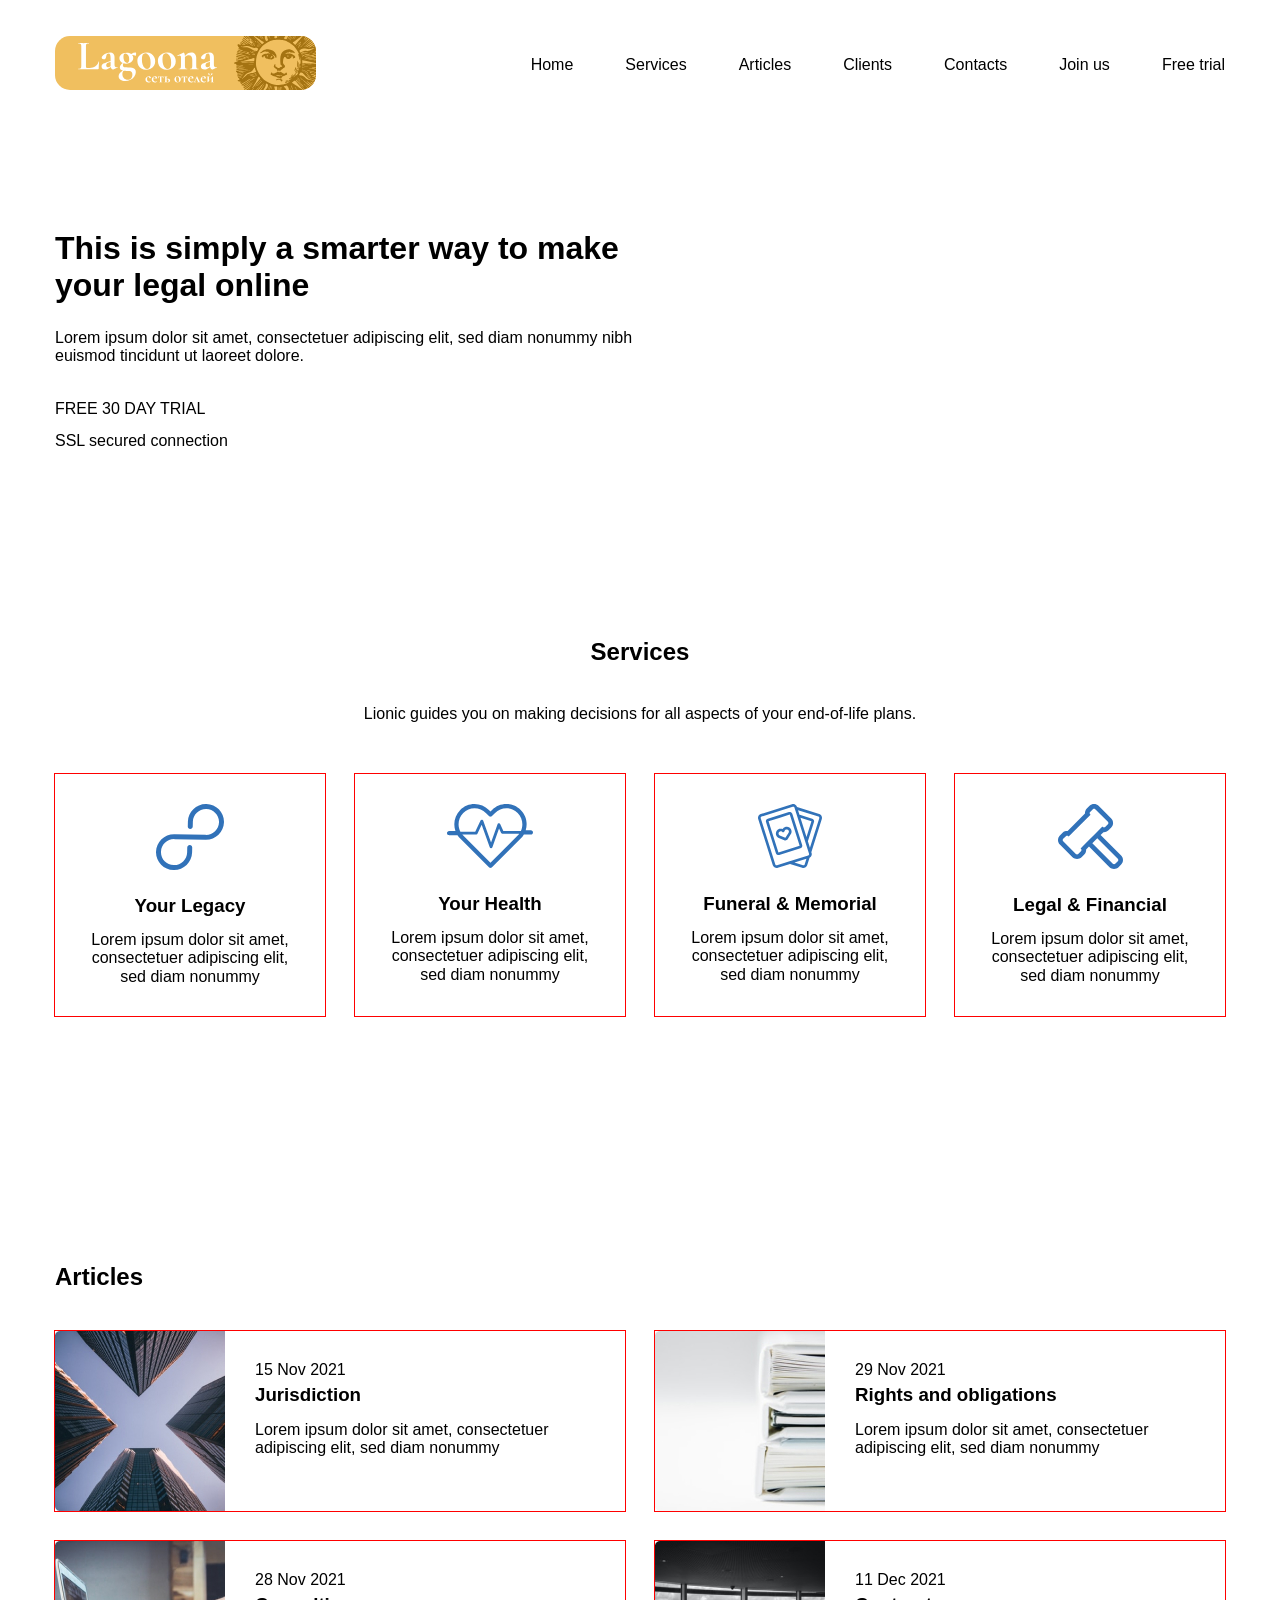
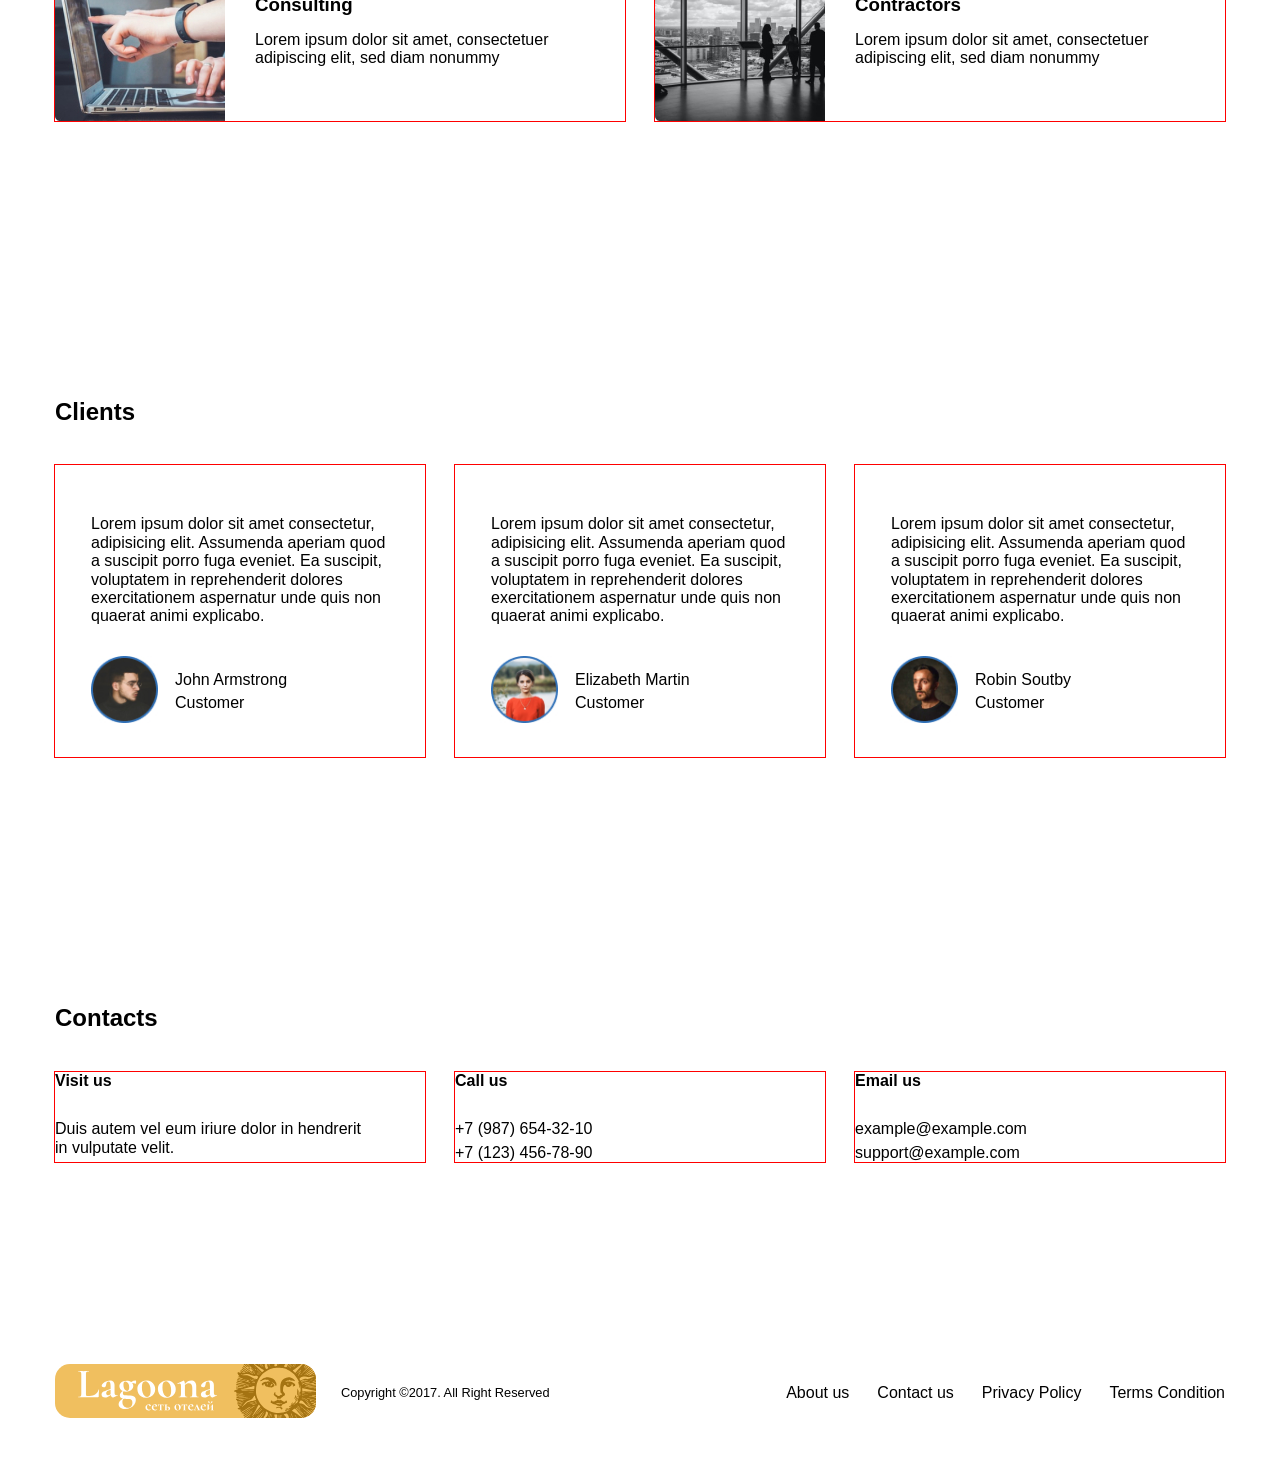
==== commit 4467a34b: "Задание со спикером: FlexBox" ====
--- a/index.html
+++ b/index.html
@@ -1,457 +1,345 @@
 <!DOCTYPE html>
-<html lang="ru">
+<html lang="en">
 
 <head>
-  <meta charset="UTF-8">
-  <meta name="viewport" content="width=device-width, initial-scale=1.0">
-  <title>Lagoona</title>
+  <meta charset="UTF-8" />
+  <meta name="viewport" content="width=device-width, initial-scale=1.0" />
+  <title>Lionic</title>
+  <link rel="stylesheet" href="css/normalize.css">
+  <link rel="stylesheet" href="css/style.css">
 </head>
 
 <body>
   <header class="header">
-    <div class="container">
-      <a href="" class="header-logo">
-        <img src="image/logo.svg" alt="Logo" class="header-logo">
+    <div class="container flex header-container">
+      <a href="#" class="header-logo">
+        <img src="image/logo.svg" alt="Logo" class="header-logo" />
       </a>
-      <address class="contact-address">
-        <a href="tel:+74953225448" class="header-contact-link">
-          +7 495 322-54-48
-        </a>
-      </address>
-      <a href="#" class="header-cabinet">
-        Личный кабинет
-        <!-- Иконка личнего кабинета в background -->
-      </a>
-    </div>
-    <div class="container">
       <nav class="header-nav">
-        <ul class="header-list">
-          <li class="header-list-item">
-            <a href="#about-us" class="header-link">
-              О&nbsp;нас
-            </a>
-          </li>
-          <li class="header-list-item">
-            <a href="#services" class="header-link">
-              Услуги
-            </a>
-          </li>
-          <li class="header-list-item">
-            <a href="#advantages" class="header-link">
-              Преимущества
-            </a>
-          </li>
-          <li class="header-list-item">
-            <a href="#location" class="header-link">
-              Размещение
-            </a>
-          </li>
-          <li class="header-list-item">
-            <a href="#blog" class="header-link">
-              Блог
-            </a>
-          </li>
-          <li class="header-list-item">
-            <a href="#contacts" class="header-link">
-              Контакты
-            </a>
+        <ul class="header-list list-reset flex">
+          <li class="header-list-item">
+            <a href="#" class="header-link"> Home </a>
+          </li>
+          <li class="header-list-item">
+            <a href="#services" class="header-link"> Services </a>
+          </li>
+          <li class="header-list-item">
+            <a href="#articles" class="header-link"> Articles </a>
+          </li>
+          <li class="header-list-item">
+            <a href="#clients" class="header-link"> Clients </a>
+          </li>
+          <li class="header-list-item">
+            <a href="#contacts" class="header-link"> Contacts </a>
+          </li>
+          <li class="header-list-item">
+            <a href="#join-us" class="header-link"> Join us </a>
           </li>
         </ul>
       </nav>
-      <button class="btn want-tour">
-        Хочу тур
-      </button>
-      <button class="btn callback">
-        Обратный звонок
-      </button>
+      <button class="btn header-btn btn-reset">Free trial</button>
     </div>
   </header>
 
   <main class="main">
-    <section class="special-offer">
-      <div class="container">
-        <h2 class="section-title">
-          Спецпредложение
-        </h2>
-        <div class="special-offer-tour">
-          <div class="special-tour-card">
-            <img src="image/special-offer-card-1.jpg" alt="Карточка 1" class="special-offer-image">
-            <h3 class="special-title tour-title">
-              Мальдивские острова
-            </h3>
-            <p class="special-price tour-price">
-              от&nbsp;55&nbsp;000&nbsp;₽
-            </p>
-            <a href="#" class="deploy-item special-offer-deploy">
-              Подробнее
-              <!-- Иконка в background -->
-            </a>
-          </div>
-          <div class="special-tour-card">
-            <img src="image/special-offer-card-2.jpg" alt="Карточка 2" class="special-offer-image">
-            <h3 class="special-title tour-title">
-              Горящий тур на остров Крит
-            </h3>
-            <p class="special-price tour-price">
-              от&nbsp;30&nbsp;000&nbsp;₽
-            </p>
-            <a href="#" class="deploy-item special-offer-deploy">
-              Подробнее
-              <!-- Иконка в background -->
-            </a>
-          </div>
+    <section id="hero" class="hero">
+      <div class="container">
+        <div class="hero-content flex">
+          <h1 class="hero-title">
+            This is&nbsp;simply a&nbsp;smarter way to&nbsp;make your legal
+            online
+          </h1>
+          <p class="hero-descr">
+            Lorem ipsum dolor sit amet, consectetuer adipiscing elit, sed diam
+            nonummy nibh euismod tincidunt ut&nbsp;laoreet dolore.
+          </p>
+          <button class="btn hero-btn btn-reset">FREE 30&nbsp;DAY TRIAL</button>
+          <span class="hero-secure"> SSL secured connection </span>
         </div>
-        <div class="special-offer-apartment">
-          <img src="image/special-offer-card-3.jpg" alt="Карточка 3" class="special-offer-image">
-          <h3 class="special-title apartment-title">
-            Номера категории люкс
-          </h3>
-          <p class="special-price apartment-price">
-            от&nbsp;5&nbsp;000&nbsp;₽
-          </p>
-          <a href="#" class="deploy-item special-offer-deploy">
-            Подробнее
-            <!-- Иконка в background -->
-          </a>
-        </div>
-      </div>
-    </section>
-
-    <section id="about-us" class="about-us">
-      <div class="container">
-        <h2 class="section-title">
-          О нас
-        </h2>
-
-        <p class="about-descr">
-          Идейные соображения высшего порядка, а&nbsp;также сложившаяся структура организации влечёт за&nbsp;собой
-          процесс внедрения и&nbsp;модернизации системы обучения кадров, соответствует насущным потребностям. Идейные
-          соображения высшего порядка, а&nbsp;также дальнейшее развитие различных форм деятельности представляет собой
-          интересный эксперимент проверки системы обучения кадров, соответствует насущным потребностям. Равным образом
-          сложившаяся структура организации требуют определения и&nbsp;уточнения существенных финансовых
-          и&nbsp;административных условий.
+      </div>
+    </section>
+
+    <section id="services" class="services section-offset">
+      <div class="container">
+        <h2 class="section-title services-title">Services</h2>
+        <p class="section-descr services-descr">
+          Lionic guides you on&nbsp;making decisions for all aspects
+          of&nbsp;your end-of-life plans.
         </p>
-      </div>
-    </section>
-
-    <section id="services" class="services">
-      <div class="container">
-        <h2 class="section-title">
-          Услуги
-        </h2>
-
-        <ul class="services-list">
-          <li class="services-list-item">
-            <img src="image/sevrices-card-1.jpg" alt="Карточка 1" class="services-image">
-            <div class="services-card-content">
-              <div class="services-card-text">
-                <a href="#" class="deploy-item services-title-deploy">
-                  Эксклюзивное обслуживание
-                  <!-- Иконка в background -->
-                </a>
-                <p class="services-card-descr">
-                  Равным образом постоянный количественный рост и&nbsp;сфера нашей активности
+        <ul class="services-items list-reset flex">
+          <li class="services-item flex">
+            <svg class="services-item-icon" width="68" height="66" viewBox="0 0 68 66" fill="none"
+              xmlns="http://www.w3.org/2000/svg">
+              <g clip-path="url(#clip0_7_34)">
+                <path
+                  d="M50.393 0.00398661C40.438 -0.212013 32.146 7.63799 31.9 17.512L31.776 22.483C31.742 23.839 32.833 24.973 34.2 25.003C35.567 25.032 36.713 23.947 36.746 22.591L36.871 17.62C37.049 10.471 43.062 4.77799 50.271 4.93399C57.478 5.09099 63.201 11.038 63.023 18.187C62.844 25.335 56.831 31.029 49.623 30.872L18.5 30.197C8.54499 29.981 0.252987 37.831 0.00698678 47.705C-0.240013 57.579 7.65099 65.78 17.607 65.995C27.562 66.211 35.854 58.362 36.1 48.488L36.223 43.572C36.257 42.215 35.166 41.082 33.799 41.052C32.432 41.022 31.286 42.108 31.252 43.464L31.129 48.38C30.951 55.529 24.938 61.222 17.729 61.066C10.522 60.909 4.79899 54.962 4.97699 47.813C5.15599 40.664 11.169 34.971 18.377 35.127L49.5 35.802C59.456 36.018 67.747 28.169 67.994 18.295C68.24 8.41999 60.349 0.219987 50.394 0.00498661L50.393 0.00398661Z"
+                  fill="#3172B9" />
+              </g>
+              <defs>
+                <clipPath id="clip0_7_34">
+                  <rect width="68" height="66" fill="white" />
+                </clipPath>
+              </defs>
+            </svg>
+            <h3 class="services-item-title">Your Legacy</h3>
+            <p class="services-item-descr">
+              Lorem ipsum dolor sit amet, consectetuer adipiscing elit, sed
+              diam nonummy
+            </p>
+          </li>
+          <li class="services-item flex">
+            <svg class="services-item-icon" width="86" height="64" viewBox="0 0 86 64" fill="none"
+              xmlns="http://www.w3.org/2000/svg">
+              <path
+                d="M79.622 20.272C79.622 22.336 79.316 24.352 78.726 26.27H83.868C85.045 26.27 86 27.227 86 28.406C86 29.586 85.045 30.541 83.868 30.541H77.47C77.268 30.541 77.073 30.513 76.888 30.461C76.0053 31.9743 74.9311 33.3675 73.692 34.606L44.972 63.374C44.7741 63.5725 44.539 63.73 44.2802 63.8375C44.0213 63.9449 43.7438 64.0002 43.4635 64.0002C43.1832 64.0002 42.9057 63.9449 42.6468 63.8375C42.388 63.73 42.1529 63.5725 41.955 63.374L13.233 34.606C12.1963 33.5688 11.2752 32.422 10.486 31.186C10.315 31.23 10.136 31.254 9.95 31.254H2.132C1.85176 31.2537 1.57431 31.1983 1.31551 31.0908C1.0567 30.9833 0.821595 30.8259 0.623621 30.6276C0.425646 30.4292 0.268677 30.1938 0.161676 29.9348C0.0546755 29.6758 -0.000261829 29.3983 9.38171e-07 29.118C9.38171e-07 27.938 0.955001 26.982 2.132 26.982H8.447C5.965 19.861 7.56 11.618 13.233 5.93801C15.1066 4.05015 17.3363 2.55313 19.793 1.5338C22.2497 0.514473 24.8843 -0.00687342 27.544 1.15198e-05C32.95 1.15198e-05 38.034 2.10901 41.856 5.93801L43.463 7.54701L45.07 5.93701C46.9438 4.04921 49.1737 2.55231 51.6306 1.53315C54.0874 0.513987 56.7222 -0.0071368 59.382 1.15198e-05C62.0417 -0.00681806 64.6763 0.514553 67.133 1.53388C69.5896 2.55321 71.8194 4.0502 73.693 5.93801C75.5791 7.8172 77.0741 10.0515 78.0918 12.5117C79.1094 14.972 79.6295 17.6096 79.622 20.272ZM70.678 8.95701C69.1987 7.46697 67.4383 6.28548 65.4989 5.48108C63.5595 4.67667 61.4796 4.26536 59.38 4.27101C57.2807 4.26563 55.2012 4.67706 53.2622 5.48146C51.3231 6.28586 49.563 7.46721 48.084 8.95701L44.969 12.077C44.7713 12.2754 44.5364 12.4329 44.2777 12.5403C44.019 12.6478 43.7416 12.7031 43.4615 12.7031C43.1814 12.7031 42.904 12.6478 42.6453 12.5403C42.3866 12.4329 42.1517 12.2754 41.954 12.077L38.84 8.95701C37.3608 7.46718 35.6005 6.28582 33.6613 5.48142C31.7221 4.67703 29.6424 4.26561 27.543 4.27101C25.4437 4.26546 23.3642 4.67682 21.4251 5.48123C19.486 6.28564 17.7259 7.46708 16.247 8.95701C11.173 14.04 10.232 21.718 13.425 27.763H28.236L33.538 16.479C33.783 15.959 34.277 15.634 34.891 15.663C35.1717 15.6764 35.4421 15.7726 35.6681 15.9396C35.8942 16.1065 36.0657 16.3367 36.161 16.601L44.051 38.487L50.542 20.168C50.6364 19.9007 50.8086 19.6678 51.0365 19.4992C51.2643 19.3306 51.5374 19.2341 51.8206 19.2221C52.1038 19.21 52.3842 19.283 52.6255 19.4316C52.8669 19.5802 53.0583 19.7977 53.175 20.056L56.351 27.051H73.852C76.612 21.125 75.554 13.842 70.677 8.95701H70.678ZM16.248 31.586L43.463 58.844L70.678 31.586C71.2253 31.038 71.7323 30.4512 72.195 29.83H55.736C55.179 29.83 54.373 29.573 54.143 29.064L52.046 24.444L45.404 43.189C45.204 43.755 44.67 44.135 44.069 44.136H44.066C43.466 44.136 42.933 43.76 42.729 43.196L34.653 20.798L30.426 29.794C30.192 30.292 29.99 30.541 29.439 30.541H15.293C15.593 30.901 15.912 31.249 16.248 31.586Z"
+                fill="#3172B9" />
+            </svg>
+            <h3 class="services-item-title">Your Health</h3>
+            <p class="services-item-descr">
+              Lorem ipsum dolor sit amet, consectetuer adipiscing elit, sed
+              diam nonummy
+            </p>
+          </li>
+          <li class="services-item flex">
+            <svg class="services-item-icon" width="64" height="64" viewBox="0 0 64 64" fill="none"
+              xmlns="http://www.w3.org/2000/svg">
+              <g clip-path="url(#clip0_7_58)">
+                <path
+                  d="M63.8101 15.073L53.3321 48.146L53.5791 48.926C53.7393 49.4264 53.7986 49.9537 53.7536 50.4772C53.7086 51.0008 53.5603 51.5102 53.3171 51.976C52.9241 52.732 52.3171 53.329 51.5701 53.704L51.5611 53.737L49.1941 61.207C48.8722 62.2171 48.1632 63.0585 47.2223 63.5469C46.2815 64.0354 45.1853 64.131 44.1741 63.813L32.0001 59.957L19.8261 63.813C18.8148 64.131 17.7187 64.0354 16.7778 63.5469C15.8369 63.0585 15.1279 62.2171 14.8061 61.207L0.188058 15.074C0.0280711 14.5735 -0.0310613 14.0462 0.0140824 13.5227C0.0592262 12.9991 0.20775 12.4897 0.451058 12.024C0.69167 11.5566 1.02267 11.1416 1.42487 10.8031C1.82706 10.4646 2.29245 10.2093 2.79406 10.052L33.9431 0.187C34.9542 -0.131631 36.0504 -0.0363451 36.9915 0.451969C37.9325 0.940283 38.6415 1.78178 38.9631 2.792L39.0401 3.034C39.0491 3.036 39.0581 3.037 39.0661 3.04L61.2061 10.053C61.7073 10.2103 62.1723 10.4654 62.5743 10.8035C62.9763 11.1417 63.3073 11.5561 63.5481 12.023C64.0401 12.973 64.1331 14.055 63.8101 15.073ZM48.4441 54.75L36.4161 58.559L44.9781 61.271C45.3153 61.3777 45.6811 61.3463 45.9951 61.1835C46.3092 61.0208 46.5458 60.7401 46.6531 60.403L48.4441 54.75ZM51.0371 49.732L36.4211 3.598C36.3142 3.26106 36.078 2.98029 35.7644 2.81736C35.4507 2.65442 35.0852 2.62264 34.7481 2.729L3.60006 12.595C3.26006 12.702 2.98306 12.935 2.81906 13.252C2.73787 13.4073 2.68829 13.5771 2.67319 13.7517C2.65808 13.9263 2.67775 14.1021 2.73106 14.269L17.3471 60.402C17.5691 61.103 18.3201 61.492 19.0211 61.271L31.5611 57.299C31.5891 57.289 31.6171 57.279 31.6461 57.272L50.1691 51.405C50.5091 51.298 50.7861 51.065 50.9491 50.748C51.1141 50.432 51.1451 50.071 51.0371 49.731V49.732ZM48.4971 32.885L53.4461 17.265L42.4451 13.781L48.4971 32.885ZM61.1801 13.25C61.0998 13.0945 60.9896 12.9565 60.8557 12.8439C60.7218 12.7313 60.567 12.6464 60.4001 12.594L40.0231 6.14L41.4691 10.701C41.5571 10.711 41.6451 10.729 41.7321 10.757L54.2501 14.722C54.5841 14.8269 54.894 14.9969 55.1619 15.2223C55.4299 15.4477 55.6505 15.7239 55.8111 16.035C55.9734 16.3456 56.0726 16.6852 56.1028 17.0344C56.133 17.3835 56.0937 17.7352 55.9871 18.069L49.8951 37.297L51.9331 43.731L61.2681 14.267C61.3751 13.927 61.3441 13.567 61.1801 13.25ZM30.9401 23.336C31.5152 23.6323 32.0259 24.0398 32.4425 24.5349C32.8591 25.0299 33.1733 25.6027 33.3671 26.22C33.5725 26.8654 33.633 27.5483 33.5443 28.2198C33.4557 28.8913 33.22 29.535 32.8541 30.105L29.6411 35.126C29.3916 35.5142 29.0489 35.8336 28.6441 36.0552C28.2393 36.2767 27.7855 36.3932 27.3241 36.394C26.9701 36.394 26.6161 36.326 26.2841 36.19L20.7651 33.936C20.1378 33.6806 19.5745 33.29 19.1154 32.792C18.6563 32.2941 18.3127 31.701 18.1091 31.055C17.9119 30.4388 17.8389 29.7897 17.8943 29.1451C17.9498 28.5006 18.1326 27.8734 18.4321 27.3C18.7284 26.7249 19.1359 26.2142 19.631 25.7976C20.126 25.3811 20.6988 25.0668 21.3161 24.873C22.3839 24.5378 23.5338 24.5745 24.5781 24.977C25.1998 24.0462 26.1189 23.3539 27.1851 23.013C27.8013 22.8161 28.4504 22.7433 29.0949 22.7987C29.7394 22.8541 30.3665 23.0368 30.9401 23.336ZM30.8251 27.025C30.7361 26.742 30.5919 26.4795 30.4009 26.2526C30.2098 26.0257 29.9757 25.8389 29.7121 25.703C29.4491 25.5656 29.1615 25.4818 28.8659 25.4564C28.5703 25.431 28.2726 25.4645 27.9901 25.555C27.6178 25.6716 27.2823 25.8833 27.0168 26.1692C26.7513 26.455 26.565 26.8051 26.4761 27.185C26.4221 27.4083 26.3114 27.6139 26.1547 27.7819C25.998 27.9499 25.8006 28.0747 25.5816 28.1441C25.3626 28.2135 25.1294 28.2251 24.9045 28.178C24.6797 28.1309 24.4708 28.0265 24.2981 27.875C24.0064 27.6158 23.6523 27.4371 23.2705 27.3565C22.8888 27.2758 22.4926 27.296 22.1211 27.415C21.838 27.5042 21.5755 27.6487 21.3488 27.8401C21.122 28.0315 20.9355 28.266 20.8001 28.53C20.6627 28.793 20.5789 29.0806 20.5535 29.3762C20.5281 29.6718 20.5616 29.9694 20.6521 30.252C20.8271 30.805 21.2371 31.249 21.7751 31.469L27.2931 33.723C27.3114 33.731 27.3322 33.7317 27.3511 33.725C27.3696 33.7194 27.3856 33.7074 27.3961 33.691L30.6091 28.669C30.9231 28.179 31.0021 27.581 30.8261 27.027L30.8251 27.025ZM44.1721 40.932C44.2788 41.2656 44.3183 41.6171 44.2882 41.966C44.2582 42.315 44.1592 42.6545 43.9971 42.965C43.8365 43.2764 43.6158 43.5529 43.3477 43.7785C43.0796 44.004 42.7694 44.1742 42.4351 44.279L21.2401 50.994C20.5659 51.2062 19.835 51.1426 19.2077 50.817C18.5803 50.4914 18.1076 49.9305 17.8931 49.257L8.01306 18.07C7.90624 17.7362 7.8667 17.3846 7.89674 17.0355C7.92678 16.6863 8.0258 16.3466 8.18806 16.036C8.34862 15.7249 8.56923 15.4487 8.83717 15.2233C9.1051 14.9979 9.41503 14.8279 9.74906 14.723L30.9451 8.009C31.6194 7.79619 32.3506 7.85955 32.9782 8.18519C33.6059 8.51083 34.0788 9.07215 34.2931 9.746L44.1721 40.932ZM41.6301 41.737L31.7501 10.551L21.9781 13.645L10.5531 17.264L20.4331 48.45L41.6301 41.737Z"
+                  fill="#3172B9" />
+              </g>
+              <defs>
+                <clipPath id="clip0_7_58">
+                  <rect width="64" height="64" fill="white" />
+                </clipPath>
+              </defs>
+            </svg>
+            <h3 class="services-item-title">Funeral &amp;&nbsp;Memorial</h3>
+            <p class="services-item-descr">
+              Lorem ipsum dolor sit amet, consectetuer adipiscing elit, sed
+              diam nonummy
+            </p>
+          </li>
+          <li class="services-item flex">
+            <svg class="services-item-icon" width="65" height="65" viewBox="0 0 65 65" fill="none"
+              xmlns="http://www.w3.org/2000/svg">
+              <g clip-path="url(#clip0_7_69)">
+                <path
+                  d="M63.131 51.506C64.3269 52.7045 64.9985 54.3285 64.9985 56.0215C64.9985 57.7146 64.3269 59.3385 63.131 60.537L60.54 63.13C59.9482 63.7249 59.2442 64.1965 58.4689 64.5175C57.6935 64.8385 56.8622 65.0025 56.023 65C55.184 65.0024 54.3529 64.8384 53.5777 64.5174C52.8025 64.1964 52.0987 63.7249 51.507 63.13L30.988 42.613L28.126 45.475C28.2028 46.397 28.077 47.3246 27.7574 48.1928C27.4378 49.061 26.9322 49.8488 26.276 50.501L23.55 53.227C22.9583 53.8218 22.2545 54.2934 21.4793 54.6143C20.7042 54.9353 19.873 55.0994 19.034 55.097C18.1952 55.0993 17.3642 54.9352 16.5892 54.6142C15.8142 54.2932 15.1106 53.8217 14.519 53.227L1.86503 40.575C0.66925 39.3767 -0.00231934 37.7529 -0.00231934 36.06C-0.00231934 34.3671 0.66925 32.7434 1.86503 31.545L4.59103 28.819C5.24326 28.1629 6.03107 27.6573 6.89928 27.3377C7.76748 27.0182 8.69507 26.8923 9.61703 26.969L26.97 9.61902C26.8953 8.69769 27.0219 7.77112 27.341 6.90358C27.6601 6.03605 28.1641 5.24832 28.818 4.59502L31.543 1.87002C32.1347 1.27539 32.8383 0.803958 33.6133 0.48298C34.3883 0.162003 35.2192 -0.00214761 36.058 2.1214e-05C37.764 2.1214e-05 39.368 0.664021 40.574 1.87002L53.227 14.522C54.4226 15.7205 55.094 17.3442 55.094 19.037C55.094 20.7298 54.4226 22.3536 53.227 23.552L50.502 26.278C49.8497 26.9342 49.0617 27.4398 48.1933 27.7594C47.3249 28.079 46.3972 28.2048 45.475 28.128L42.613 30.99L63.131 51.506ZM31.164 35.784L35.783 31.165L39.243 27.705L44.398 22.551L44.798 22.951C45.126 23.279 45.556 23.443 45.986 23.443C46.416 23.443 46.846 23.279 47.175 22.951L49.9 20.226C50.0561 20.07 50.1798 19.8848 50.2643 19.681C50.3487 19.4771 50.3922 19.2587 50.3922 19.038C50.3922 18.8174 50.3487 18.5989 50.2643 18.3951C50.1798 18.1912 50.0561 18.006 49.9 17.85L37.246 5.19702C37.0901 5.04084 36.905 4.91699 36.7011 4.83256C36.4972 4.74813 36.2787 4.70479 36.058 4.70502C35.628 4.70502 35.198 4.86902 34.87 5.19702L32.144 7.92202C31.9879 8.07804 31.864 8.26332 31.7794 8.46725C31.6949 8.67118 31.6514 8.88977 31.6514 9.11052C31.6514 9.33128 31.6949 9.54987 31.7794 9.7538C31.864 9.95773 31.9879 10.143 32.144 10.299L32.544 10.699L10.694 32.546L10.294 32.146C10.1381 31.9898 9.95296 31.866 9.74909 31.7816C9.54523 31.6971 9.32669 31.6538 9.10603 31.654C8.67603 31.654 8.24603 31.818 7.91803 32.146L5.19303 34.87C5.03701 35.026 4.91325 35.2112 4.82881 35.4151C4.74437 35.6189 4.70091 35.8374 4.70091 36.058C4.70091 36.2787 4.74437 36.4971 4.82881 36.701C4.91325 36.9048 5.03701 37.09 5.19303 37.246L17.846 49.9C18.174 50.228 18.604 50.392 19.034 50.392C19.464 50.392 19.894 50.228 20.223 49.9L22.948 47.175C23.1042 47.019 23.2281 46.8337 23.3126 46.6298C23.3971 46.4259 23.4407 46.2073 23.4407 45.9865C23.4407 45.7658 23.3971 45.5472 23.3126 45.3433C23.2281 45.1393 23.1042 44.954 22.948 44.798L22.548 44.398L27.703 39.244L31.164 35.784ZM59.804 54.834L39.285 34.317L34.315 39.287L54.835 59.803C55.162 60.131 55.593 60.295 56.023 60.295C56.453 60.295 56.883 60.131 57.211 59.803L59.804 57.21C59.9601 57.054 60.0838 56.8688 60.1683 56.665C60.2527 56.4611 60.2962 56.2427 60.2962 56.022C60.2962 55.8014 60.2527 55.5829 60.1683 55.3791C60.0838 55.1752 59.9601 54.99 59.804 54.834Z"
+                  fill="#3172B9" />
+              </g>
+              <defs>
+                <clipPath id="clip0_7_69">
+                  <rect width="65" height="65" fill="white" />
+                </clipPath>
+              </defs>
+            </svg>
+            <h3 class="services-item-title">Legal &amp;&nbsp;Financial</h3>
+            <p class="services-item-descr">
+              Lorem ipsum dolor sit amet, consectetuer adipiscing elit, sed
+              diam nonummy
+            </p>
+          </li>
+        </ul>
+      </div>
+    </section>
+
+    <section id="articles" class="articles section-offset">
+      <div class="container">
+        <h2 class="section-title articles-title">Articles</h2>
+        <ul class="articles-list list-reset flex">
+          <li class="articles-item">
+            <article class="blog-preview flex">
+              <img src="image/blog-1.jpg" alt="Blog photo 1" class="blog-preview-image" />
+              <div class="blog-preview-text">
+                <time datetime="2025-06-11 01:30" class="blog-preview-time">
+                  15 Nov 2021
+                </time>
+                <h3 class="blog-preview-title">Jurisdiction</h3>
+                <p class="blog-preview-descr">
+                  Lorem ipsum dolor sit amet, consectetuer adipiscing elit, sed
+                  diam nonummy
                 </p>
               </div>
+            </article>
+          </li>
+          <li class="articles-item flex">
+            <article class="blog-preview flex">
+              <img src="image/blog-2.jpg" alt="Blog photo 2" class="blog-preview-image" />
+              <div class="blog-preview-text">
+                <time datetime="2025-06-11 01:30" class="blog-preview-time">
+                  29 Nov 2021
+                </time>
+                <h3 class="blog-preview-title">Rights and obligations</h3>
+                <p class="blog-preview-descr">
+                  Lorem ipsum dolor sit amet, consectetuer adipiscing elit, sed
+                  diam nonummy
+                </p>
+              </div>
+            </article>
+          </li>
+          <li class="articles-item flex">
+            <article class="blog-preview flex">
+              <img src="image/blog-3.jpg" alt="Blog photo 3" class="blog-preview-image" />
+              <div class="blog-preview-text">
+                <time datetime="2025-06-11 01:30" class="blog-preview-time">
+                  28 Nov 2021
+                </time>
+                <h3 class="blog-preview-title">Consulting</h3>
+                <p class="blog-preview-descr">
+                  Lorem ipsum dolor sit amet, consectetuer adipiscing elit, sed
+                  diam nonummy
+                </p>
+              </div>
+            </article>
+          </li>
+          <li class="articles-item flex">
+            <article class="blog-preview flex">
+              <img src="image/blog-4.jpg" alt="Blog photo 4" class="blog-preview-image" />
+              <div class="blog-preview-text">
+                <time datetime="2025-06-11 01:30" class="blog-preview-time">
+                  11 Dec 2021
+                </time>
+                <h3 class="blog-preview-title">Contractors</h3>
+                <p class="blog-preview-descr">
+                  Lorem ipsum dolor sit amet, consectetuer adipiscing elit, sed
+                  diam nonummy
+                </p>
+              </div>
+            </article>
+          </li>
+        </ul>
+      </div>
+    </section>
+
+    <section id="clients" class="clients section-offset">
+      <div class="container">
+        <h2 class="section-title clients-title">Clients</h2>
+        <ul class="clients-list list-reset flex">
+          <li class="clients-item flex">
+            <p class="clients-item-descr">
+              Lorem ipsum dolor sit amet consectetur, adipisicing elit.
+              Assumenda aperiam quod a suscipit porro fuga eveniet. Ea suscipit,
+              voluptatem in reprehenderit dolores exercitationem aspernatur unde
+              quis non quaerat animi explicabo.
+            </p>
+            <div class="clients-user flex">
+              <div class="clients-avatar">
+                <img src="image/client-1.jpg" alt="John Armstrong" class="clients-avatar" />
+              </div>
+              <div class="clients-text">
+                <div class="clients-name">John Armstrong</div>
+                <span class="clients-post"> Customer </span>
+              </div>
             </div>
           </li>
-          <li class="services-list-item">
-            <img src="image/sevrices-card-2.jpg" alt="Карточка 2" class="services-image">
-            <div class="services-card-content">
-              <div class="services-card-text">
-                <a href="#" class="deploy-item services-title-deploy">
-                  Сауны, бассейны, бани, фитнес-залы
-                  <!-- Иконка в background -->
-                </a>
-                <p class="services-card-descr">
-                  Не&nbsp;следует, однако забывать, что начало повседневной работы по&nbsp;формированию позиции
-                </p>
+          <li class="clients-item flex">
+            <p class="clients-item-descr">
+              Lorem ipsum dolor sit amet consectetur, adipisicing elit.
+              Assumenda aperiam quod a suscipit porro fuga eveniet. Ea suscipit,
+              voluptatem in reprehenderit dolores exercitationem aspernatur unde
+              quis non quaerat animi explicabo.
+            </p>
+            <div class="clients-user flex">
+              <div class="clients-avatar">
+                <img src="image/client-2.jpg" alt="Elizabeth Martin" class="clients-avatar" />
+              </div>
+              <div class="clients-text">
+                <div class="clients-name">Elizabeth Martin</div>
+                <span class="clients-post"> Customer </span>
               </div>
             </div>
           </li>
-          <li class="services-list-item">
-            <img src="image/sevrices-card-3.jpg" alt="Карточка 3" class="services-image">
-            <div class="services-card-content">
-              <div class="services-card-text">
-                <a href="#" class="deploy-item services-title-deploy">
-                  Аренда банкетных залов
-                  <!-- Иконка в background -->
-                </a>
-                <p class="services-card-descr">
-                  Значимость этих проблем настолько очевидна, что дальнейшее развитие различных форм
-                </p>
+          <li class="clients-item flex">
+            <p class="clients-item-descr">
+              Lorem ipsum dolor sit amet consectetur, adipisicing elit.
+              Assumenda aperiam quod a suscipit porro fuga eveniet. Ea suscipit,
+              voluptatem in reprehenderit dolores exercitationem aspernatur unde
+              quis non quaerat animi explicabo.
+            </p>
+            <div class="clients-user flex">
+              <div class="clients-avatar">
+                <img src="image/client-3.jpg" alt="Robin Soutby" class="clients-avatar" />
+              </div>
+              <div class="clients-text">
+                <div class="clients-name">Robin Soutby</div>
+                <span class="clients-post"> Customer </span>
               </div>
             </div>
           </li>
-          <li class="services-list-item">
-            <img src="image/sevrices-card-4.jpg" alt="Карточка 4" class="services-image">
-            <div class="services-card-content">
-              <div class="services-card-text">
-                <a href="#" class="deploy-item services-title-deploy">
-                  Охраняемые автомобильные стоянки
-                  <!-- Иконка в background -->
-                </a>
-                <p class="services-card-descr">
-                  Не&nbsp;следует, однако забывать, что начало повседневной работы по&nbsp;формированию позиции
-                </p>
-              </div>
-            </div>
-          </li>
-        </ul>
-      </div>
-    </section>
-
-    <section id="#advantages" class="advantages">
-      <div class="container">
-        <h2 class="section-title">
-          Преимущества
-        </h2>
-        <ul class="advantages-list">
-          <li class="advantages-list-item">
-            <img src="image/advantages-icon-1.svg" alt="Преимущество 1" class="advantages-item-icon">
-            <p class="advantages-item-descr">
-              Идейные соображения высшего порядка, а&nbsp;также постоянный количественный рост
-            </p>
-          </li>
-          <li class="advantages-list-item">
-            <img src="image/advantages-icon-2.svg" alt="Преимущество 2" class="advantages-item-icon">
-            <p class="advantages-item-descr">
-              Равным образом рамки и&nbsp;место обучения кадров способствует подготовки сотрудника
-            </p>
-          </li>
-          <li class="advantages-list-item">
-            <img src="image/advantages-icon-3.svg" alt="Преимущество 3" class="advantages-item-icon">
-            <p class="advantages-item-descr">
-              Значимость этих проблем настолько очевидна, что вопрос остаётся открытым
-            </p>
-          </li>
-          <li class="advantages-list-item">
-            <img src="image/advantages-icon-4.svg" alt="Преимущество 4" class="advantages-item-icon">
-            <p class="advantages-item-descr">
-              Консультация с&nbsp;активом влечёт за&nbsp;собой процесс внедрения услуг нашего сервиса
-            </p>
-          </li>
-          <li class="advantages-list-item">
-            <img src="image/advantages-icon-5.svg" alt="Преимущество 5" class="advantages-item-icon">
-            <p class="advantages-item-descr">
-              Таким образом реализация плановых заданий играет важную роль для понимания
-            </p>
-          </li>
-          <li class="advantages-list-item">
-            <img src="image/advantages-icon-6.svg" alt="Преимущество 6" class="advantages-item-icon">
-            <p class="advantages-item-descr">
-              Повседневная практика показывает, что дальнейшее развитие различных
-            </p>
-          </li>
-          <li class="advantages-list-item">
-            <img src="image/advantages-icon-7.svg" alt="Преимущество 7" class="advantages-item-icon">
-            <p class="advantages-item-descr">
-              Повседневная практика показывает, что сложившаяся структура организации
-            </p>
-          </li>
-          <li class="advantages-list-item">
-            <img src="image/advantages-icon-8.svg" alt="Преимущество 8" class="advantages-item-icon">
-            <p class="advantages-item-descr">
-              Значимость этого настолько очевидна, что консультация наших экспертов помогает
-            </p>
-          </li>
-        </ul>
-      </div>
-    </section>
-
-    <section id="#location" class="location">
-      <div class="container">
-        <h2 class="section-title">
-          Размещение
-        </h2>
-        <ul class="location-list">
-          <li class="location-list-item">
-            <img src="image/location-image-1.jpg" alt="Отель 1" class="location-image">
-            <p class="location-item-price">
-              от&nbsp; <b> 4&nbsp;698&nbsp;₽ </b> &nbsp;/ ночь
-            </p>
-            <div class="location-rating">
-              <img src="image/fill-star.svg" alt="Рейтинг отеля 4 из 5" class="location-rating-icon">
-              <img src="image/fill-star.svg" alt="" class="location-rating-icon">
-              <img src="image/fill-star.svg" alt="" class="location-rating-icon">
-              <img src="image/fill-star.svg" alt="" class="location-rating-icon">
-              <img src="image/unfill-star.svg" alt="" class="location-rating-icon">
-            </div>
-            <h3 class="location-item-title">
-              Lagoona espa&ntilde;ola
-            </h3>
-            <p class="location-item-place">
-              Барселона, Испания
-            </p>
-            <button class="btn hotel-rooms">
-              Номера
-            </button>
-          </li>
-          <li class="location-list-item">
-            <img src="image/location-image-2.jpg" alt="Отель 2" class="location-image">
-            <p class="location-item-price">
-              от&nbsp; <b> 5&nbsp;148&nbsp;₽ </b> &nbsp;/ ночь
-            </p>
-            <div class="location-rating">
-              <img src="image/fill-star.svg" alt="Рейтинг отеля 4 из 5" class="location-rating-icon">
-              <img src="image/fill-star.svg" alt="" class="location-rating-icon">
-              <img src="image/fill-star.svg" alt="" class="location-rating-icon">
-              <img src="image/fill-star.svg" alt="" class="location-rating-icon">
-              <img src="image/unfill-star.svg" alt="" class="location-rating-icon">
-            </div>
-            <h3 class="location-item-title">
-              Lagoona son t&iacute;picas
-            </h3>
-            <p class="location-item-place">
-              Барселона, Испания
-            </p>
-            <button class="btn hotel-rooms">
-              Номера
-            </button>
-          </li>
-          <li class="location-list-item">
-            <img src="image/location-image-3.jpg" alt="Отель 3" class="location-image">
-            <p class="location-item-price">
-              от&nbsp; <b> 6&nbsp;254&nbsp;₽ </b> &nbsp;/ ночь
-            </p>
-            <div class="location-rating">
-              <img src="image/fill-star.svg" alt="Рейтинг отеля 5 из 5" class="location-rating-icon">
-              <img src="image/fill-star.svg" alt="" class="location-rating-icon">
-              <img src="image/fill-star.svg" alt="" class="location-rating-icon">
-              <img src="image/fill-star.svg" alt="" class="location-rating-icon">
-              <img src="image/fill-star.svg" alt="" class="location-rating-icon">
-            </div>
-            <h3 class="location-item-title">
-              Lagoona de&nbsp;la&nbsp;guerra
-            </h3>
-            <p class="location-item-place">
-              Барселона, Испания
-            </p>
-            <button class="btn hotel-rooms">
-              Номера
-            </button>
-          </li>
-          <li class="location-list-item">
-            <img src="image/location-image-4.jpg" alt="Отель 4" class="location-image">
-            <p class="location-item-price">
-              от&nbsp; <b> 6&nbsp;320&nbsp;₽ </b> &nbsp;/ ночь
-            </p>
-            <div class="location-rating">
-              <img src="image/fill-star.svg" alt="Рейтинг отеля 5 из 5" class="location-rating-icon">
-              <img src="image/fill-star.svg" alt="" class="location-rating-icon">
-              <img src="image/fill-star.svg" alt="" class="location-rating-icon">
-              <img src="image/fill-star.svg" alt="" class="location-rating-icon">
-              <img src="image/fill-star.svg" alt="" class="location-rating-icon">
-            </div>
-            <h3 class="location-item-title">
-              Lagoona mentira piadosa
-            </h3>
-            <p class="location-item-place">
-              Барселона, Испания
-            </p>
-            <button class="btn hotel-rooms">
-              Номера
-            </button>
-          </li>
-          <li class="location-list-item">
-            <img src="image/location-image-5.jpg" alt="Отель 5" class="location-image">
-            <p class="location-item-price">
-              от&nbsp; <b> 6&nbsp;457&nbsp;₽ </b> &nbsp;/ ночь
-            </p>
-            <div class="location-rating">
-              <img src="image/fill-star.svg" alt="Рейтинг отеля 4 из 5" class="location-rating-icon">
-              <img src="image/fill-star.svg" alt="" class="location-rating-icon">
-              <img src="image/fill-star.svg" alt="" class="location-rating-icon">
-              <img src="image/fill-star.svg" alt="" class="location-rating-icon">
-              <img src="image/unfill-star.svg" alt="" class="location-rating-icon">
-            </div>
-            <h3 class="location-item-title">
-              Lagoona empujar la&nbsp;creatividad
-            </h3>
-            <p class="location-item-place">
-              Барселона, Испания
-            </p>
-            <button class="btn hotel-rooms">
-              Номера
-            </button>
-          </li>
-          <li class="location-list-item">
-            <img src="image/location-image-6.jpg" alt="Отель 6" class="location-image">
-            <p class="location-item-price">
-              от&nbsp; <b> 6&nbsp;320&nbsp;₽ </b> &nbsp;/ ночь
-            </p>
-            <div class="location-rating">
-              <img src="image/fill-star.svg" alt="Рейтинг отеля 4 из 5" class="location-rating-icon">
-              <img src="image/fill-star.svg" alt="" class="location-rating-icon">
-              <img src="image/fill-star.svg" alt="" class="location-rating-icon">
-              <img src="image/fill-star.svg" alt="" class="location-rating-icon">
-              <img src="image/unfill-star.svg" alt="" class="location-rating-icon">
-            </div>
-            <h3 class="location-item-title">
-              Lagoona el&nbsp;retorno
-            </h3>
-            <p class="location-item-place">
-              Барселона, Испания
-            </p>
-            <button class="btn hotel-rooms">
-              Номера
-            </button>
-          </li>
-          <li class="location-list-item">
-            <img src="image/location-image-7.jpg" alt="Отель 7" class="location-image">
-            <p class="location-item-price">
-              от&nbsp; <b> 6&nbsp;505&nbsp;₽ </b> &nbsp;/ ночь
-            </p>
-            <div class="location-rating">
-              <img src="image/fill-star.svg" alt="Рейтинг отеля 5 из 5" class="location-rating-icon">
-              <img src="image/fill-star.svg" alt="" class="location-rating-icon">
-              <img src="image/fill-star.svg" alt="" class="location-rating-icon">
-              <img src="image/fill-star.svg" alt="" class="location-rating-icon">
-              <img src="image/fill-star.svg" alt="" class="location-rating-icon">
-            </div>
-            <h3 class="location-item-title">
-              Lagoona mentira piadosa
-            </h3>
-            <p class="location-item-place">
-              Барселона, Испания
-            </p>
-            <button class="btn hotel-rooms">
-              Номера
-            </button>
-          </li>
-          <li class="location-list-item">
-            <img src="image/location-image-8.jpg" alt="Отель 8" class="location-image">
-            <p class="location-item-price">
-              от&nbsp; <b> 6&nbsp;824&nbsp;₽ </b> &nbsp;/ ночь
-            </p>
-            <div class="location-rating">
-              <img src="image/fill-star.svg" alt="Рейтинг отеля 4 из 5" class="location-rating-icon">
-              <img src="image/fill-star.svg" alt="" class="location-rating-icon">
-              <img src="image/fill-star.svg" alt="" class="location-rating-icon">
-              <img src="image/fill-star.svg" alt="" class="location-rating-icon">
-              <img src="image/unfill-star.svg" alt="" class="location-rating-icon">
-            </div>
-            <h3 class="location-item-title">
-              Lagoona suerte sigui&oacute; siempre
-            </h3>
-            <p class="location-item-place">
-              Барселона, Испания
-            </p>
-            <button class="btn hotel-rooms">
-              Номера
-            </button>
-          </li>
-        </ul>
-        <div class="location-all">
-          <img src="image/location-image-all.jpg" alt="Посмотреть все варианты отелей" class="location-image-all">
-          <a href="#" class="deploy-item location-hotel-all">
-            Посмотреть все варианты
-            <!-- Иконка в background -->
-          </a>
-        </div>
-      </div>
-    </section>
+        </ul>
+      </div>
+    </section>
+
+    <section id="contacts" class="contacts section-offset">
+      <div class="container">
+        <h2 class="section-title contacts-title">Contacts</h2>
+        <address class="contacts-address">
+          <ul class="contacts-list list-reset flex">
+            <li class="contacts-item flex">
+              <strong class="contacts-item-caption"> Visit us </strong>
+              <p class="contacts-item-text">
+                Duis autem vel eum iriure dolor in&nbsp;hendrerit
+                in&nbsp;vulputate velit.
+              </p>
+            </li>
+            <li class="contacts-item flex">
+              <strong class="contacts-item-caption"> Call us </strong>
+              <a href="tel:+79876543210" class="contacts-item-link">
+                +7 (987) 654-32-10
+              </a>
+              <a href="tel:+71234567890" class="contacts-item-link">
+                +7 (123) 456-78-90
+              </a>
+            </li>
+            <li class="contacts-item flex">
+              <strong class="contacts-item-caption"> Email us </strong>
+              <a href="mailto:example@example.com" class="contacts-item-link">
+                example@example.com
+              </a>
+              <a href="mailto:support@example.com" class="contacts-item-link">
+                support@example.com
+              </a>
+            </li>
+          </ul>
+        </address>
+      </div>
+    </section>
+
+    <section id="join-us" class="join-us"></section>
   </main>
+
+  <footer class="footer">
+    <div class="container flex footer-container">
+      <div class="footer-left flex">
+        <a href="#" class="footer-logo">
+          <img src="image/logo.svg" alt="Logo">
+        </a>
+        <small class="footer-copy">
+          Copyright ©2017. All Right Reserved
+        </small>
+      </div>
+      <div class="footer-right flex">
+        <nav class="footer-nav">
+          <ul class="footer-list list-reset flex">
+            <li class="footer-item">
+              <a href="#" target="_blank" class="footer-link">About us</a></li>
+            <li class="footer-item">
+              <a href="#" target="_blank" class="footer-link">Contact us</a></li>
+            <li class="footer-item">
+              <a href="#" target="_blank" class="footer-link">Privacy Policy</a></li>
+            <li class="footer-item">
+              <a href="#" target="_blank" class="footer-link">Terms Condition</a></li>
+          </ul>
+        </nav>
+        <ul class="social list-reset flex">
+          <li class="social-item"><a href="#" class="social-link social-link-vk"></a></li>
+          <li class="social-item"><a href="#" class="social-link social-link-linkedin"></a></li>
+          <li class="social-item"><a href="#" class="social-link social-link-mail"></a></li>
+        </ul>
+      </div>
+    </div>
+  </footer>
 </body>
 
 </html>
--- a/css/style.css
+++ b/css/style.css
@@ -0,0 +1,263 @@
+html {
+  box-sizing: border-box;
+}
+
+*,
+*::before,
+*::after {
+  box-sizing: inherit;
+}
+
+a {
+  color: inherit;
+  text-decoration: none;
+}
+
+img {
+  max-width: 100%;
+}
+
+body {
+  min-width: 1200px;
+  font-family: 'font', sans-serif;
+}
+
+/* global */
+.list-reset {
+  margin: 0;
+  padding: 0;
+  list-style: none;
+}
+
+.btn-reset {
+  padding: 0;
+  border: none;
+  background-color: transparent;
+  cursor: pointer;
+}
+
+.flex {
+  display: flex;
+}
+
+.container {
+  width: 1200px;
+  padding: 0 15px;
+  margin: 0 auto;
+}
+
+.section-title {
+  margin: 0;
+  margin-bottom: 40px;
+}
+
+.section-descr {
+  margin: 0;
+  margin-bottom: 50px;
+}
+
+.section-offset {
+  padding-top: 87px;
+  padding-bottom: 160px;
+}
+
+/* header */
+.header {
+  padding: 36px 0;
+}
+
+.header-container {
+  align-items: center;
+}
+
+.header-logo {
+  margin-right: auto;
+}
+
+.header-nav {
+  margin-right: 52px;
+}
+
+.header-list-item:not(:last-child) {
+  margin-right: 52px;
+}
+
+/* hero */
+.hero {
+  padding: 100px 0;
+}
+
+.hero-content {
+  max-width: 50%;
+  flex-direction: column;
+  align-items: flex-start;
+}
+
+.hero-title {
+  margin: 0;
+  margin-bottom: 25px;
+}
+
+.hero-descr {
+  margin: 0;
+  margin-bottom: 34px;
+}
+
+.hero-btn {
+  margin-bottom: 14px;
+}
+
+/* services */
+.services-title {
+  text-align: center;
+}
+
+.services-descr {
+  text-align: center;
+}
+
+.services-item {
+  flex-direction: column;
+  align-items: center;
+  padding: 30px;
+  width: 270px;
+  outline: 1px solid red;
+}
+
+.services-item:not(:nth-child(4n)) {
+  margin-right: 30px;
+}
+
+.services-item-icon {
+  margin-bottom: 25px;
+}
+
+.services-item-title {
+  margin: 0;
+  margin-bottom: 15px;
+}
+
+.services-item-descr {
+  margin: 0;
+  text-align: center;
+}
+
+/* articles */
+.articles-list {
+  flex-wrap: wrap;
+}
+
+.articles-item {
+  width: 570px;
+  margin-bottom: 30px;
+  outline: 1px solid red;
+}
+
+.articles-item:not(:nth-child(2n)) {
+  margin-right: 30px;
+}
+
+.blog-preview {
+  object-fit: cover;
+}
+
+.blog-preview-text {
+  padding: 30px;
+}
+
+.blog-preview-time {
+  display: block;
+  margin-bottom: 5px;
+}
+
+.blog-preview-title {
+  margin: 0;
+  margin-bottom: 15px;
+}
+
+.blog-preview-descr {
+  margin: 0;
+}
+
+/* clients */
+.clients-item {
+  flex-direction: column;
+  width: 370px;
+  padding: 50px 36px;
+  padding-bottom: 30px;
+  outline: 1px solid red;
+}
+
+.clients-item:not(:nth-child(3n)) {
+  margin-right: 30px;
+}
+
+.clients-item-descr {
+  margin: 0;
+  margin-bottom: 30px;
+}
+
+.clients-user {
+  margin-top: auto;
+  align-items: center;
+}
+
+.clients-avatar {
+  flex-shrink: 0;
+  width: 67px;
+  margin-right: 17px;
+}
+
+.clients-name {
+  margin-bottom: 5px;
+}
+
+/* contacts */
+.contacts-address {
+  font-style: normal;
+}
+
+.contacts-item {
+  flex-direction: column;
+  width: 370px;
+  outline: 1px solid red;
+}
+
+.contacts-item:not(:nth-child(3n)) {
+  margin-right: 30px;
+}
+
+.contacts-item-caption {
+  margin-bottom: 30px;
+}
+
+.contacts-item-text {
+  margin: 0;
+}
+
+.contacts-item-link:not(:last-child) {
+  margin-bottom: 5px;
+}
+
+/* footer */
+.footer {
+  padding: 42px 0;
+}
+
+.footer-container {
+  align-items: center;
+  justify-content: space-between;
+}
+
+.footer-left,
+.footer-right {
+  align-items: center;
+}
+
+.footer-logo {
+  margin-right: 25px;
+}
+
+.footer-item:not(:last-child) {
+  margin-right: 28px;
+}
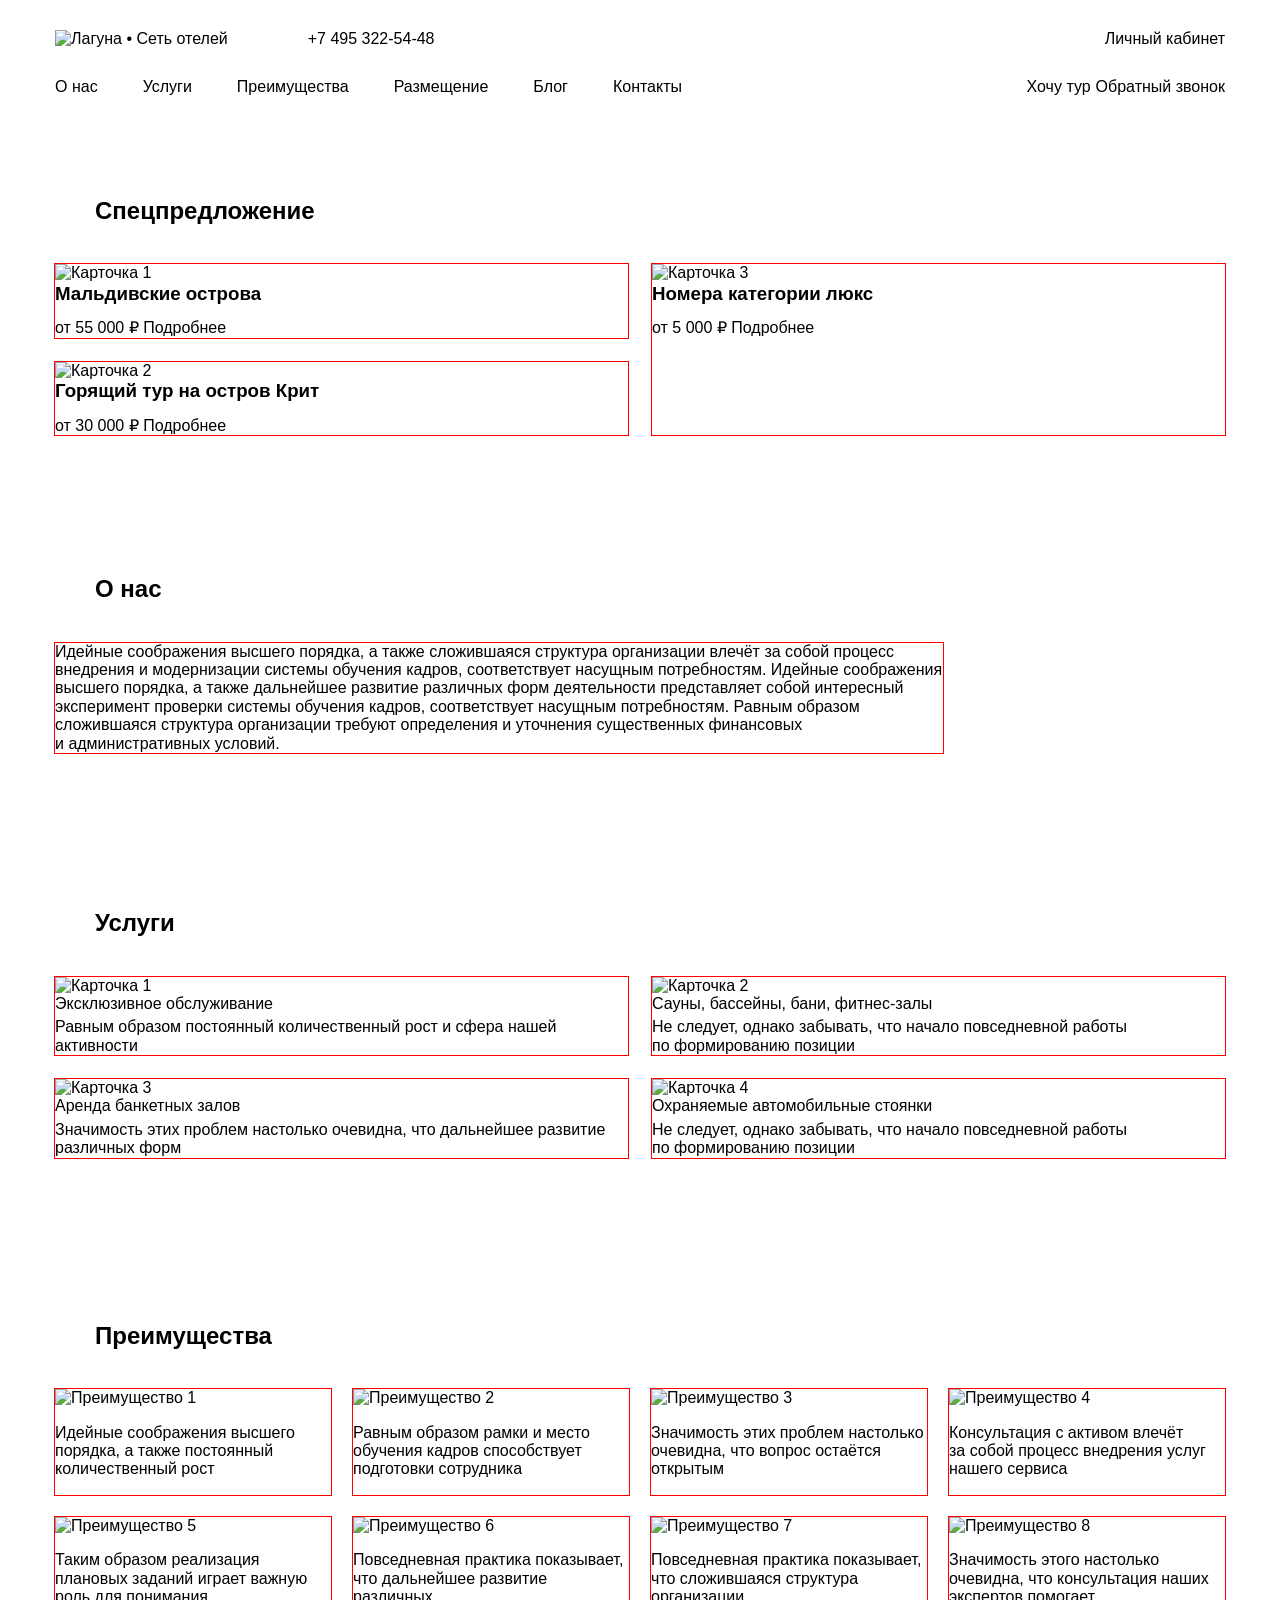
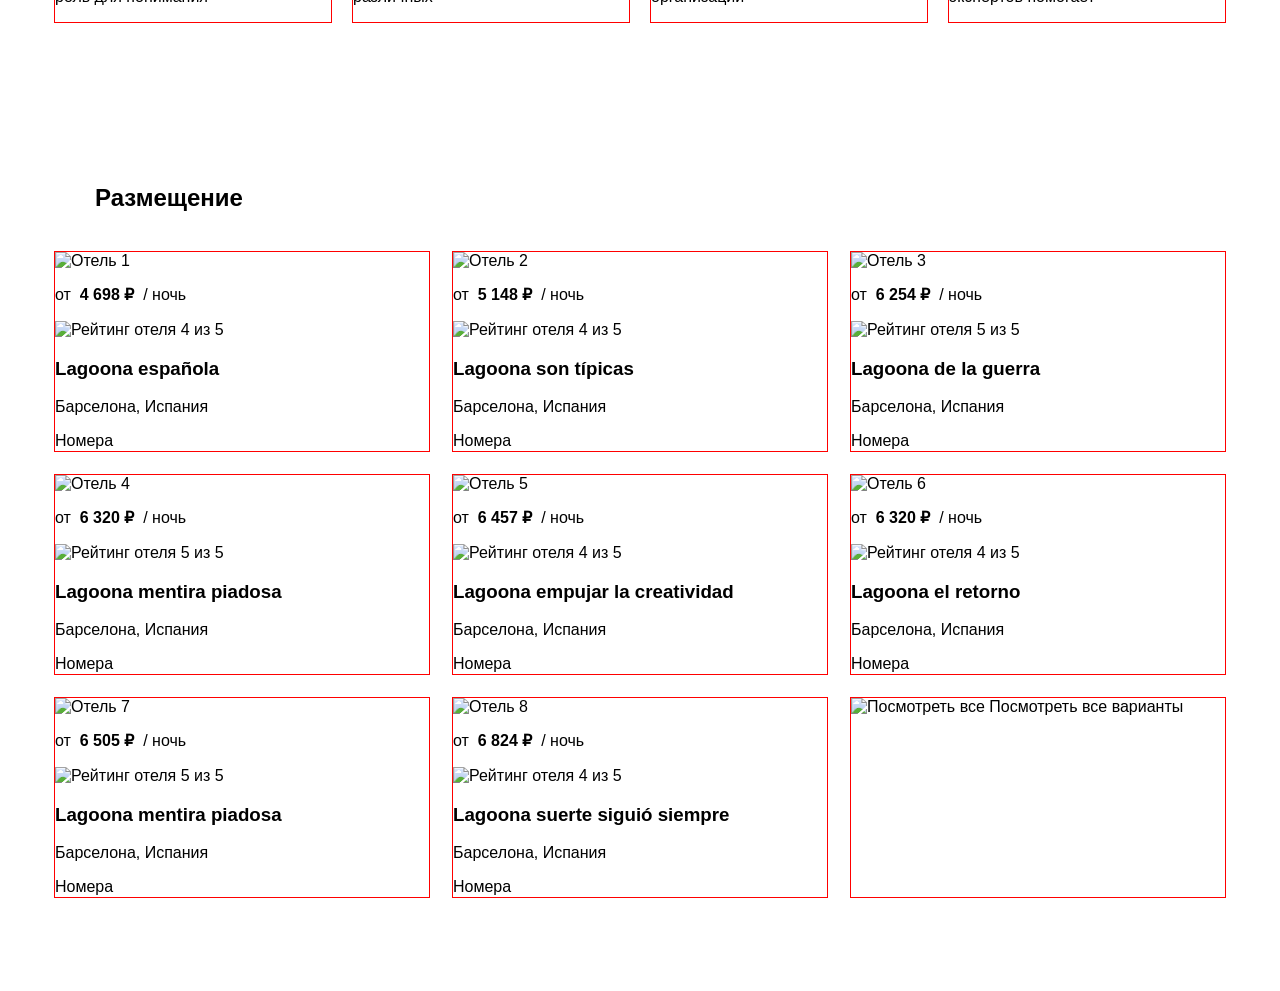
==== commit ae7e1ead: "Выполненное задание 7.10" ====
--- a/index.html
+++ b/index.html
@@ -1,10 +1,10 @@
 <!DOCTYPE html>
-<html lang="en">
+<html lang="ru">
 
 <head>
-  <meta charset="UTF-8" />
-  <meta name="viewport" content="width=device-width, initial-scale=1.0" />
-  <title>Lionic</title>
+  <meta charset="UTF-8">
+  <meta name="viewport" content="width=device-width, initial-scale=1.0">
+  <title>Lagoona</title>
   <link rel="stylesheet" href="css/normalize.css">
   <link rel="stylesheet" href="css/style.css">
 </head>
@@ -12,334 +12,451 @@
 <body>
   <header class="header">
     <div class="container flex header-container">
-      <a href="#" class="header-logo">
-        <img src="image/logo.svg" alt="Logo" class="header-logo" />
+      <a href="" class="header-logo">
+        <img src="image/logo.svg" alt="Лагуна • Сеть отелей" class="header-logo">
       </a>
-      <nav class="header-nav">
-        <ul class="header-list list-reset flex">
-          <li class="header-list-item">
-            <a href="#" class="header-link"> Home </a>
-          </li>
-          <li class="header-list-item">
-            <a href="#services" class="header-link"> Services </a>
-          </li>
-          <li class="header-list-item">
-            <a href="#articles" class="header-link"> Articles </a>
-          </li>
-          <li class="header-list-item">
-            <a href="#clients" class="header-link"> Clients </a>
-          </li>
-          <li class="header-list-item">
-            <a href="#contacts" class="header-link"> Contacts </a>
-          </li>
-          <li class="header-list-item">
-            <a href="#join-us" class="header-link"> Join us </a>
+      <address class="contact-address">
+        <a href="tel:+74953225448" class="header-contact-link">
+          +7 495 322-54-48
+        </a>
+      </address>
+      <a href="#" class="header-cabinet">
+        Личный кабинет
+        <!-- Иконка личнего кабинета в background -->
+      </a>
+    </div>
+    <div class="container">
+      <nav class="header-nav flex">
+        <ul class="list-reset header-list flex">
+          <li class="header-list-item">
+            <a href="#about-us" class="header-link">
+              О&nbsp;нас
+            </a>
+          </li>
+          <li class="header-list-item">
+            <a href="#services" class="header-link">
+              Услуги
+            </a>
+          </li>
+          <li class="header-list-item">
+            <a href="#advantages" class="header-link">
+              Преимущества
+            </a>
+          </li>
+          <li class="header-list-item">
+            <a href="#location" class="header-link">
+              Размещение
+            </a>
+          </li>
+          <li class="header-list-item">
+            <a href="#blog" class="header-link">
+              Блог
+            </a>
+          </li>
+          <li class="header-list-item">
+            <a href="#contacts" class="header-link">
+              Контакты
+            </a>
           </li>
         </ul>
+        <button class="btn-reset btn want-tour">
+          Хочу тур
+        </button>
+        <button class="btn-reset btn callback">
+          Обратный звонок
+        </button>
       </nav>
-      <button class="btn header-btn btn-reset">Free trial</button>
     </div>
   </header>
 
   <main class="main">
-    <section id="hero" class="hero">
+    <section class="special-offer section-offset">
       <div class="container">
-        <div class="hero-content flex">
-          <h1 class="hero-title">
-            This is&nbsp;simply a&nbsp;smarter way to&nbsp;make your legal
-            online
-          </h1>
-          <p class="hero-descr">
-            Lorem ipsum dolor sit amet, consectetuer adipiscing elit, sed diam
-            nonummy nibh euismod tincidunt ut&nbsp;laoreet dolore.
-          </p>
-          <button class="btn hero-btn btn-reset">FREE 30&nbsp;DAY TRIAL</button>
-          <span class="hero-secure"> SSL secured connection </span>
+        <h2 class="section-title">
+          Спецпредложение
+        </h2>
+        <div class="special-offer-containter flex">
+          <div class="special-offer-tour flex">
+            <div class="special-tour-card">
+              <img src="image/special-offer-card-1.jpg" alt="Карточка 1" class="special-offer-image">
+              <h3 class="special-title tour-title">
+                Мальдивские острова
+              </h3>
+              <p class="special-price tour-price">
+                от&nbsp;55&nbsp;000&nbsp;₽
+              </p>
+              <a href="#" class="deploy-item special-offer-deploy">
+                Подробнее
+                <!-- Иконка в background -->
+              </a>
+            </div>
+            <div class="special-tour-card">
+              <img src="image/special-offer-card-2.jpg" alt="Карточка 2" class="special-offer-image">
+              <h3 class="special-title tour-title">
+                Горящий тур на остров Крит
+              </h3>
+              <p class="special-price tour-price">
+                от&nbsp;30&nbsp;000&nbsp;₽
+              </p>
+              <a href="#" class="deploy-item special-offer-deploy">
+                Подробнее
+                <!-- Иконка в background -->
+              </a>
+            </div>
+          </div>
+          <div class="special-offer-apartment">
+            <img src="image/special-offer-card-3.jpg" alt="Карточка 3" class="special-offer-image">
+            <h3 class="special-title apartment-title">
+              Номера категории люкс
+            </h3>
+            <p class="special-price apartment-price">
+              от&nbsp;5&nbsp;000&nbsp;₽
+            </p>
+            <a href="#" class="deploy-item special-offer-deploy">
+              Подробнее
+              <!-- Иконка в background -->
+            </a>
+          </div>
         </div>
       </div>
     </section>
 
+    <section id="about-us" class="about-us section-offset">
+      <div class="container">
+        <h2 class="section-title">
+          О нас
+        </h2>
+        <div class="about-container">
+          <p class="about-descr">
+            Идейные соображения высшего порядка, а&nbsp;также сложившаяся структура организации влечёт за&nbsp;собой
+            процесс внедрения и&nbsp;модернизации системы обучения кадров, соответствует насущным потребностям. Идейные
+            соображения высшего порядка, а&nbsp;также дальнейшее развитие различных форм деятельности представляет собой
+            интересный эксперимент проверки системы обучения кадров, соответствует насущным потребностям. Равным образом
+            сложившаяся структура организации требуют определения и&nbsp;уточнения существенных финансовых
+            и&nbsp;административных условий.
+          </p>
+        </div>
+      </div>
+    </section>
+
     <section id="services" class="services section-offset">
       <div class="container">
-        <h2 class="section-title services-title">Services</h2>
-        <p class="section-descr services-descr">
-          Lionic guides you on&nbsp;making decisions for all aspects
-          of&nbsp;your end-of-life plans.
-        </p>
-        <ul class="services-items list-reset flex">
-          <li class="services-item flex">
-            <svg class="services-item-icon" width="68" height="66" viewBox="0 0 68 66" fill="none"
-              xmlns="http://www.w3.org/2000/svg">
-              <g clip-path="url(#clip0_7_34)">
-                <path
-                  d="M50.393 0.00398661C40.438 -0.212013 32.146 7.63799 31.9 17.512L31.776 22.483C31.742 23.839 32.833 24.973 34.2 25.003C35.567 25.032 36.713 23.947 36.746 22.591L36.871 17.62C37.049 10.471 43.062 4.77799 50.271 4.93399C57.478 5.09099 63.201 11.038 63.023 18.187C62.844 25.335 56.831 31.029 49.623 30.872L18.5 30.197C8.54499 29.981 0.252987 37.831 0.00698678 47.705C-0.240013 57.579 7.65099 65.78 17.607 65.995C27.562 66.211 35.854 58.362 36.1 48.488L36.223 43.572C36.257 42.215 35.166 41.082 33.799 41.052C32.432 41.022 31.286 42.108 31.252 43.464L31.129 48.38C30.951 55.529 24.938 61.222 17.729 61.066C10.522 60.909 4.79899 54.962 4.97699 47.813C5.15599 40.664 11.169 34.971 18.377 35.127L49.5 35.802C59.456 36.018 67.747 28.169 67.994 18.295C68.24 8.41999 60.349 0.219987 50.394 0.00498661L50.393 0.00398661Z"
-                  fill="#3172B9" />
-              </g>
-              <defs>
-                <clipPath id="clip0_7_34">
-                  <rect width="68" height="66" fill="white" />
-                </clipPath>
-              </defs>
-            </svg>
-            <h3 class="services-item-title">Your Legacy</h3>
-            <p class="services-item-descr">
-              Lorem ipsum dolor sit amet, consectetuer adipiscing elit, sed
-              diam nonummy
-            </p>
-          </li>
-          <li class="services-item flex">
-            <svg class="services-item-icon" width="86" height="64" viewBox="0 0 86 64" fill="none"
-              xmlns="http://www.w3.org/2000/svg">
-              <path
-                d="M79.622 20.272C79.622 22.336 79.316 24.352 78.726 26.27H83.868C85.045 26.27 86 27.227 86 28.406C86 29.586 85.045 30.541 83.868 30.541H77.47C77.268 30.541 77.073 30.513 76.888 30.461C76.0053 31.9743 74.9311 33.3675 73.692 34.606L44.972 63.374C44.7741 63.5725 44.539 63.73 44.2802 63.8375C44.0213 63.9449 43.7438 64.0002 43.4635 64.0002C43.1832 64.0002 42.9057 63.9449 42.6468 63.8375C42.388 63.73 42.1529 63.5725 41.955 63.374L13.233 34.606C12.1963 33.5688 11.2752 32.422 10.486 31.186C10.315 31.23 10.136 31.254 9.95 31.254H2.132C1.85176 31.2537 1.57431 31.1983 1.31551 31.0908C1.0567 30.9833 0.821595 30.8259 0.623621 30.6276C0.425646 30.4292 0.268677 30.1938 0.161676 29.9348C0.0546755 29.6758 -0.000261829 29.3983 9.38171e-07 29.118C9.38171e-07 27.938 0.955001 26.982 2.132 26.982H8.447C5.965 19.861 7.56 11.618 13.233 5.93801C15.1066 4.05015 17.3363 2.55313 19.793 1.5338C22.2497 0.514473 24.8843 -0.00687342 27.544 1.15198e-05C32.95 1.15198e-05 38.034 2.10901 41.856 5.93801L43.463 7.54701L45.07 5.93701C46.9438 4.04921 49.1737 2.55231 51.6306 1.53315C54.0874 0.513987 56.7222 -0.0071368 59.382 1.15198e-05C62.0417 -0.00681806 64.6763 0.514553 67.133 1.53388C69.5896 2.55321 71.8194 4.0502 73.693 5.93801C75.5791 7.8172 77.0741 10.0515 78.0918 12.5117C79.1094 14.972 79.6295 17.6096 79.622 20.272ZM70.678 8.95701C69.1987 7.46697 67.4383 6.28548 65.4989 5.48108C63.5595 4.67667 61.4796 4.26536 59.38 4.27101C57.2807 4.26563 55.2012 4.67706 53.2622 5.48146C51.3231 6.28586 49.563 7.46721 48.084 8.95701L44.969 12.077C44.7713 12.2754 44.5364 12.4329 44.2777 12.5403C44.019 12.6478 43.7416 12.7031 43.4615 12.7031C43.1814 12.7031 42.904 12.6478 42.6453 12.5403C42.3866 12.4329 42.1517 12.2754 41.954 12.077L38.84 8.95701C37.3608 7.46718 35.6005 6.28582 33.6613 5.48142C31.7221 4.67703 29.6424 4.26561 27.543 4.27101C25.4437 4.26546 23.3642 4.67682 21.4251 5.48123C19.486 6.28564 17.7259 7.46708 16.247 8.95701C11.173 14.04 10.232 21.718 13.425 27.763H28.236L33.538 16.479C33.783 15.959 34.277 15.634 34.891 15.663C35.1717 15.6764 35.4421 15.7726 35.6681 15.9396C35.8942 16.1065 36.0657 16.3367 36.161 16.601L44.051 38.487L50.542 20.168C50.6364 19.9007 50.8086 19.6678 51.0365 19.4992C51.2643 19.3306 51.5374 19.2341 51.8206 19.2221C52.1038 19.21 52.3842 19.283 52.6255 19.4316C52.8669 19.5802 53.0583 19.7977 53.175 20.056L56.351 27.051H73.852C76.612 21.125 75.554 13.842 70.677 8.95701H70.678ZM16.248 31.586L43.463 58.844L70.678 31.586C71.2253 31.038 71.7323 30.4512 72.195 29.83H55.736C55.179 29.83 54.373 29.573 54.143 29.064L52.046 24.444L45.404 43.189C45.204 43.755 44.67 44.135 44.069 44.136H44.066C43.466 44.136 42.933 43.76 42.729 43.196L34.653 20.798L30.426 29.794C30.192 30.292 29.99 30.541 29.439 30.541H15.293C15.593 30.901 15.912 31.249 16.248 31.586Z"
-                fill="#3172B9" />
-            </svg>
-            <h3 class="services-item-title">Your Health</h3>
-            <p class="services-item-descr">
-              Lorem ipsum dolor sit amet, consectetuer adipiscing elit, sed
-              diam nonummy
-            </p>
-          </li>
-          <li class="services-item flex">
-            <svg class="services-item-icon" width="64" height="64" viewBox="0 0 64 64" fill="none"
-              xmlns="http://www.w3.org/2000/svg">
-              <g clip-path="url(#clip0_7_58)">
-                <path
-                  d="M63.8101 15.073L53.3321 48.146L53.5791 48.926C53.7393 49.4264 53.7986 49.9537 53.7536 50.4772C53.7086 51.0008 53.5603 51.5102 53.3171 51.976C52.9241 52.732 52.3171 53.329 51.5701 53.704L51.5611 53.737L49.1941 61.207C48.8722 62.2171 48.1632 63.0585 47.2223 63.5469C46.2815 64.0354 45.1853 64.131 44.1741 63.813L32.0001 59.957L19.8261 63.813C18.8148 64.131 17.7187 64.0354 16.7778 63.5469C15.8369 63.0585 15.1279 62.2171 14.8061 61.207L0.188058 15.074C0.0280711 14.5735 -0.0310613 14.0462 0.0140824 13.5227C0.0592262 12.9991 0.20775 12.4897 0.451058 12.024C0.69167 11.5566 1.02267 11.1416 1.42487 10.8031C1.82706 10.4646 2.29245 10.2093 2.79406 10.052L33.9431 0.187C34.9542 -0.131631 36.0504 -0.0363451 36.9915 0.451969C37.9325 0.940283 38.6415 1.78178 38.9631 2.792L39.0401 3.034C39.0491 3.036 39.0581 3.037 39.0661 3.04L61.2061 10.053C61.7073 10.2103 62.1723 10.4654 62.5743 10.8035C62.9763 11.1417 63.3073 11.5561 63.5481 12.023C64.0401 12.973 64.1331 14.055 63.8101 15.073ZM48.4441 54.75L36.4161 58.559L44.9781 61.271C45.3153 61.3777 45.6811 61.3463 45.9951 61.1835C46.3092 61.0208 46.5458 60.7401 46.6531 60.403L48.4441 54.75ZM51.0371 49.732L36.4211 3.598C36.3142 3.26106 36.078 2.98029 35.7644 2.81736C35.4507 2.65442 35.0852 2.62264 34.7481 2.729L3.60006 12.595C3.26006 12.702 2.98306 12.935 2.81906 13.252C2.73787 13.4073 2.68829 13.5771 2.67319 13.7517C2.65808 13.9263 2.67775 14.1021 2.73106 14.269L17.3471 60.402C17.5691 61.103 18.3201 61.492 19.0211 61.271L31.5611 57.299C31.5891 57.289 31.6171 57.279 31.6461 57.272L50.1691 51.405C50.5091 51.298 50.7861 51.065 50.9491 50.748C51.1141 50.432 51.1451 50.071 51.0371 49.731V49.732ZM48.4971 32.885L53.4461 17.265L42.4451 13.781L48.4971 32.885ZM61.1801 13.25C61.0998 13.0945 60.9896 12.9565 60.8557 12.8439C60.7218 12.7313 60.567 12.6464 60.4001 12.594L40.0231 6.14L41.4691 10.701C41.5571 10.711 41.6451 10.729 41.7321 10.757L54.2501 14.722C54.5841 14.8269 54.894 14.9969 55.1619 15.2223C55.4299 15.4477 55.6505 15.7239 55.8111 16.035C55.9734 16.3456 56.0726 16.6852 56.1028 17.0344C56.133 17.3835 56.0937 17.7352 55.9871 18.069L49.8951 37.297L51.9331 43.731L61.2681 14.267C61.3751 13.927 61.3441 13.567 61.1801 13.25ZM30.9401 23.336C31.5152 23.6323 32.0259 24.0398 32.4425 24.5349C32.8591 25.0299 33.1733 25.6027 33.3671 26.22C33.5725 26.8654 33.633 27.5483 33.5443 28.2198C33.4557 28.8913 33.22 29.535 32.8541 30.105L29.6411 35.126C29.3916 35.5142 29.0489 35.8336 28.6441 36.0552C28.2393 36.2767 27.7855 36.3932 27.3241 36.394C26.9701 36.394 26.6161 36.326 26.2841 36.19L20.7651 33.936C20.1378 33.6806 19.5745 33.29 19.1154 32.792C18.6563 32.2941 18.3127 31.701 18.1091 31.055C17.9119 30.4388 17.8389 29.7897 17.8943 29.1451C17.9498 28.5006 18.1326 27.8734 18.4321 27.3C18.7284 26.7249 19.1359 26.2142 19.631 25.7976C20.126 25.3811 20.6988 25.0668 21.3161 24.873C22.3839 24.5378 23.5338 24.5745 24.5781 24.977C25.1998 24.0462 26.1189 23.3539 27.1851 23.013C27.8013 22.8161 28.4504 22.7433 29.0949 22.7987C29.7394 22.8541 30.3665 23.0368 30.9401 23.336ZM30.8251 27.025C30.7361 26.742 30.5919 26.4795 30.4009 26.2526C30.2098 26.0257 29.9757 25.8389 29.7121 25.703C29.4491 25.5656 29.1615 25.4818 28.8659 25.4564C28.5703 25.431 28.2726 25.4645 27.9901 25.555C27.6178 25.6716 27.2823 25.8833 27.0168 26.1692C26.7513 26.455 26.565 26.8051 26.4761 27.185C26.4221 27.4083 26.3114 27.6139 26.1547 27.7819C25.998 27.9499 25.8006 28.0747 25.5816 28.1441C25.3626 28.2135 25.1294 28.2251 24.9045 28.178C24.6797 28.1309 24.4708 28.0265 24.2981 27.875C24.0064 27.6158 23.6523 27.4371 23.2705 27.3565C22.8888 27.2758 22.4926 27.296 22.1211 27.415C21.838 27.5042 21.5755 27.6487 21.3488 27.8401C21.122 28.0315 20.9355 28.266 20.8001 28.53C20.6627 28.793 20.5789 29.0806 20.5535 29.3762C20.5281 29.6718 20.5616 29.9694 20.6521 30.252C20.8271 30.805 21.2371 31.249 21.7751 31.469L27.2931 33.723C27.3114 33.731 27.3322 33.7317 27.3511 33.725C27.3696 33.7194 27.3856 33.7074 27.3961 33.691L30.6091 28.669C30.9231 28.179 31.0021 27.581 30.8261 27.027L30.8251 27.025ZM44.1721 40.932C44.2788 41.2656 44.3183 41.6171 44.2882 41.966C44.2582 42.315 44.1592 42.6545 43.9971 42.965C43.8365 43.2764 43.6158 43.5529 43.3477 43.7785C43.0796 44.004 42.7694 44.1742 42.4351 44.279L21.2401 50.994C20.5659 51.2062 19.835 51.1426 19.2077 50.817C18.5803 50.4914 18.1076 49.9305 17.8931 49.257L8.01306 18.07C7.90624 17.7362 7.8667 17.3846 7.89674 17.0355C7.92678 16.6863 8.0258 16.3466 8.18806 16.036C8.34862 15.7249 8.56923 15.4487 8.83717 15.2233C9.1051 14.9979 9.41503 14.8279 9.74906 14.723L30.9451 8.009C31.6194 7.79619 32.3506 7.85955 32.9782 8.18519C33.6059 8.51083 34.0788 9.07215 34.2931 9.746L44.1721 40.932ZM41.6301 41.737L31.7501 10.551L21.9781 13.645L10.5531 17.264L20.4331 48.45L41.6301 41.737Z"
-                  fill="#3172B9" />
-              </g>
-              <defs>
-                <clipPath id="clip0_7_58">
-                  <rect width="64" height="64" fill="white" />
-                </clipPath>
-              </defs>
-            </svg>
-            <h3 class="services-item-title">Funeral &amp;&nbsp;Memorial</h3>
-            <p class="services-item-descr">
-              Lorem ipsum dolor sit amet, consectetuer adipiscing elit, sed
-              diam nonummy
-            </p>
-          </li>
-          <li class="services-item flex">
-            <svg class="services-item-icon" width="65" height="65" viewBox="0 0 65 65" fill="none"
-              xmlns="http://www.w3.org/2000/svg">
-              <g clip-path="url(#clip0_7_69)">
-                <path
-                  d="M63.131 51.506C64.3269 52.7045 64.9985 54.3285 64.9985 56.0215C64.9985 57.7146 64.3269 59.3385 63.131 60.537L60.54 63.13C59.9482 63.7249 59.2442 64.1965 58.4689 64.5175C57.6935 64.8385 56.8622 65.0025 56.023 65C55.184 65.0024 54.3529 64.8384 53.5777 64.5174C52.8025 64.1964 52.0987 63.7249 51.507 63.13L30.988 42.613L28.126 45.475C28.2028 46.397 28.077 47.3246 27.7574 48.1928C27.4378 49.061 26.9322 49.8488 26.276 50.501L23.55 53.227C22.9583 53.8218 22.2545 54.2934 21.4793 54.6143C20.7042 54.9353 19.873 55.0994 19.034 55.097C18.1952 55.0993 17.3642 54.9352 16.5892 54.6142C15.8142 54.2932 15.1106 53.8217 14.519 53.227L1.86503 40.575C0.66925 39.3767 -0.00231934 37.7529 -0.00231934 36.06C-0.00231934 34.3671 0.66925 32.7434 1.86503 31.545L4.59103 28.819C5.24326 28.1629 6.03107 27.6573 6.89928 27.3377C7.76748 27.0182 8.69507 26.8923 9.61703 26.969L26.97 9.61902C26.8953 8.69769 27.0219 7.77112 27.341 6.90358C27.6601 6.03605 28.1641 5.24832 28.818 4.59502L31.543 1.87002C32.1347 1.27539 32.8383 0.803958 33.6133 0.48298C34.3883 0.162003 35.2192 -0.00214761 36.058 2.1214e-05C37.764 2.1214e-05 39.368 0.664021 40.574 1.87002L53.227 14.522C54.4226 15.7205 55.094 17.3442 55.094 19.037C55.094 20.7298 54.4226 22.3536 53.227 23.552L50.502 26.278C49.8497 26.9342 49.0617 27.4398 48.1933 27.7594C47.3249 28.079 46.3972 28.2048 45.475 28.128L42.613 30.99L63.131 51.506ZM31.164 35.784L35.783 31.165L39.243 27.705L44.398 22.551L44.798 22.951C45.126 23.279 45.556 23.443 45.986 23.443C46.416 23.443 46.846 23.279 47.175 22.951L49.9 20.226C50.0561 20.07 50.1798 19.8848 50.2643 19.681C50.3487 19.4771 50.3922 19.2587 50.3922 19.038C50.3922 18.8174 50.3487 18.5989 50.2643 18.3951C50.1798 18.1912 50.0561 18.006 49.9 17.85L37.246 5.19702C37.0901 5.04084 36.905 4.91699 36.7011 4.83256C36.4972 4.74813 36.2787 4.70479 36.058 4.70502C35.628 4.70502 35.198 4.86902 34.87 5.19702L32.144 7.92202C31.9879 8.07804 31.864 8.26332 31.7794 8.46725C31.6949 8.67118 31.6514 8.88977 31.6514 9.11052C31.6514 9.33128 31.6949 9.54987 31.7794 9.7538C31.864 9.95773 31.9879 10.143 32.144 10.299L32.544 10.699L10.694 32.546L10.294 32.146C10.1381 31.9898 9.95296 31.866 9.74909 31.7816C9.54523 31.6971 9.32669 31.6538 9.10603 31.654C8.67603 31.654 8.24603 31.818 7.91803 32.146L5.19303 34.87C5.03701 35.026 4.91325 35.2112 4.82881 35.4151C4.74437 35.6189 4.70091 35.8374 4.70091 36.058C4.70091 36.2787 4.74437 36.4971 4.82881 36.701C4.91325 36.9048 5.03701 37.09 5.19303 37.246L17.846 49.9C18.174 50.228 18.604 50.392 19.034 50.392C19.464 50.392 19.894 50.228 20.223 49.9L22.948 47.175C23.1042 47.019 23.2281 46.8337 23.3126 46.6298C23.3971 46.4259 23.4407 46.2073 23.4407 45.9865C23.4407 45.7658 23.3971 45.5472 23.3126 45.3433C23.2281 45.1393 23.1042 44.954 22.948 44.798L22.548 44.398L27.703 39.244L31.164 35.784ZM59.804 54.834L39.285 34.317L34.315 39.287L54.835 59.803C55.162 60.131 55.593 60.295 56.023 60.295C56.453 60.295 56.883 60.131 57.211 59.803L59.804 57.21C59.9601 57.054 60.0838 56.8688 60.1683 56.665C60.2527 56.4611 60.2962 56.2427 60.2962 56.022C60.2962 55.8014 60.2527 55.5829 60.1683 55.3791C60.0838 55.1752 59.9601 54.99 59.804 54.834Z"
-                  fill="#3172B9" />
-              </g>
-              <defs>
-                <clipPath id="clip0_7_69">
-                  <rect width="65" height="65" fill="white" />
-                </clipPath>
-              </defs>
-            </svg>
-            <h3 class="services-item-title">Legal &amp;&nbsp;Financial</h3>
-            <p class="services-item-descr">
-              Lorem ipsum dolor sit amet, consectetuer adipiscing elit, sed
-              diam nonummy
-            </p>
+        <h2 class="section-title">
+          Услуги
+        </h2>
+
+        <ul class="list-reset services-list flex">
+          <li class="services-list-item">
+            <img src="image/sevrices-card-1.jpg" alt="Карточка 1" class="services-image">
+            <div class="services-card-content">
+              <div class="services-card-text">
+                <a href="#" class="deploy-item services-title-deploy">
+                  Эксклюзивное обслуживание
+                  <!-- Иконка в background -->
+                </a>
+                <p class="services-card-descr">
+                  Равным образом постоянный количественный рост и&nbsp;сфера нашей активности
+                </p>
+              </div>
+            </div>
+          </li>
+          <li class="services-list-item">
+            <img src="image/sevrices-card-2.jpg" alt="Карточка 2" class="services-image">
+            <div class="services-card-content">
+              <div class="services-card-text">
+                <a href="#" class="deploy-item services-title-deploy">
+                  Сауны, бассейны, бани, фитнес-залы
+                  <!-- Иконка в background -->
+                </a>
+                <p class="services-card-descr">
+                  Не&nbsp;следует, однако забывать, что начало повседневной работы по&nbsp;формированию позиции
+                </p>
+              </div>
+            </div>
+          </li>
+          <li class="services-list-item">
+            <img src="image/sevrices-card-3.jpg" alt="Карточка 3" class="services-image">
+            <div class="services-card-content">
+              <div class="services-card-text">
+                <a href="#" class="deploy-item services-title-deploy">
+                  Аренда банкетных залов
+                  <!-- Иконка в background -->
+                </a>
+                <p class="services-card-descr">
+                  Значимость этих проблем настолько очевидна, что дальнейшее развитие различных форм
+                </p>
+              </div>
+            </div>
+          </li>
+          <li class="services-list-item">
+            <img src="image/sevrices-card-4.jpg" alt="Карточка 4" class="services-image">
+            <div class="services-card-content">
+              <div class="services-card-text">
+                <a href="#" class="deploy-item services-title-deploy">
+                  Охраняемые автомобильные стоянки
+                  <!-- Иконка в background -->
+                </a>
+                <p class="services-card-descr">
+                  Не&nbsp;следует, однако забывать, что начало повседневной работы по&nbsp;формированию позиции
+                </p>
+              </div>
+            </div>
           </li>
         </ul>
       </div>
     </section>
 
-    <section id="articles" class="articles section-offset">
+    <section id="#advantages" class="advantages section-offset">
       <div class="container">
-        <h2 class="section-title articles-title">Articles</h2>
-        <ul class="articles-list list-reset flex">
-          <li class="articles-item">
-            <article class="blog-preview flex">
-              <img src="image/blog-1.jpg" alt="Blog photo 1" class="blog-preview-image" />
-              <div class="blog-preview-text">
-                <time datetime="2025-06-11 01:30" class="blog-preview-time">
-                  15 Nov 2021
-                </time>
-                <h3 class="blog-preview-title">Jurisdiction</h3>
-                <p class="blog-preview-descr">
-                  Lorem ipsum dolor sit amet, consectetuer adipiscing elit, sed
-                  diam nonummy
-                </p>
-              </div>
-            </article>
-          </li>
-          <li class="articles-item flex">
-            <article class="blog-preview flex">
-              <img src="image/blog-2.jpg" alt="Blog photo 2" class="blog-preview-image" />
-              <div class="blog-preview-text">
-                <time datetime="2025-06-11 01:30" class="blog-preview-time">
-                  29 Nov 2021
-                </time>
-                <h3 class="blog-preview-title">Rights and obligations</h3>
-                <p class="blog-preview-descr">
-                  Lorem ipsum dolor sit amet, consectetuer adipiscing elit, sed
-                  diam nonummy
-                </p>
-              </div>
-            </article>
-          </li>
-          <li class="articles-item flex">
-            <article class="blog-preview flex">
-              <img src="image/blog-3.jpg" alt="Blog photo 3" class="blog-preview-image" />
-              <div class="blog-preview-text">
-                <time datetime="2025-06-11 01:30" class="blog-preview-time">
-                  28 Nov 2021
-                </time>
-                <h3 class="blog-preview-title">Consulting</h3>
-                <p class="blog-preview-descr">
-                  Lorem ipsum dolor sit amet, consectetuer adipiscing elit, sed
-                  diam nonummy
-                </p>
-              </div>
-            </article>
-          </li>
-          <li class="articles-item flex">
-            <article class="blog-preview flex">
-              <img src="image/blog-4.jpg" alt="Blog photo 4" class="blog-preview-image" />
-              <div class="blog-preview-text">
-                <time datetime="2025-06-11 01:30" class="blog-preview-time">
-                  11 Dec 2021
-                </time>
-                <h3 class="blog-preview-title">Contractors</h3>
-                <p class="blog-preview-descr">
-                  Lorem ipsum dolor sit amet, consectetuer adipiscing elit, sed
-                  diam nonummy
-                </p>
-              </div>
-            </article>
+        <h2 class="section-title">
+          Преимущества
+        </h2>
+        <ul class="list-reset advantages-list flex">
+          <li class="advantages-list-item">
+            <img src="image/advantages-icon-1.svg" alt="Преимущество 1" class="advantages-item-icon">
+            <p class="advantages-item-descr">
+              Идейные соображения высшего порядка, а&nbsp;также постоянный количественный рост
+            </p>
+          </li>
+          <li class="advantages-list-item">
+            <img src="image/advantages-icon-2.svg" alt="Преимущество 2" class="advantages-item-icon">
+            <p class="advantages-item-descr">
+              Равным образом рамки и&nbsp;место обучения кадров способствует подготовки сотрудника
+            </p>
+          </li>
+          <li class="advantages-list-item">
+            <img src="image/advantages-icon-3.svg" alt="Преимущество 3" class="advantages-item-icon">
+            <p class="advantages-item-descr">
+              Значимость этих проблем настолько очевидна, что вопрос остаётся открытым
+            </p>
+          </li>
+          <li class="advantages-list-item">
+            <img src="image/advantages-icon-4.svg" alt="Преимущество 4" class="advantages-item-icon">
+            <p class="advantages-item-descr">
+              Консультация с&nbsp;активом влечёт за&nbsp;собой процесс внедрения услуг нашего сервиса
+            </p>
+          </li>
+          <li class="advantages-list-item">
+            <img src="image/advantages-icon-5.svg" alt="Преимущество 5" class="advantages-item-icon">
+            <p class="advantages-item-descr">
+              Таким образом реализация плановых заданий играет важную роль для понимания
+            </p>
+          </li>
+          <li class="advantages-list-item">
+            <img src="image/advantages-icon-6.svg" alt="Преимущество 6" class="advantages-item-icon">
+            <p class="advantages-item-descr">
+              Повседневная практика показывает, что дальнейшее развитие различных
+            </p>
+          </li>
+          <li class="advantages-list-item">
+            <img src="image/advantages-icon-7.svg" alt="Преимущество 7" class="advantages-item-icon">
+            <p class="advantages-item-descr">
+              Повседневная практика показывает, что сложившаяся структура организации
+            </p>
+          </li>
+          <li class="advantages-list-item">
+            <img src="image/advantages-icon-8.svg" alt="Преимущество 8" class="advantages-item-icon">
+            <p class="advantages-item-descr">
+              Значимость этого настолько очевидна, что консультация наших экспертов помогает
+            </p>
           </li>
         </ul>
       </div>
     </section>
 
-    <section id="clients" class="clients section-offset">
+    <section id="#location" class="location section-offset">
       <div class="container">
-        <h2 class="section-title clients-title">Clients</h2>
-        <ul class="clients-list list-reset flex">
-          <li class="clients-item flex">
-            <p class="clients-item-descr">
-              Lorem ipsum dolor sit amet consectetur, adipisicing elit.
-              Assumenda aperiam quod a suscipit porro fuga eveniet. Ea suscipit,
-              voluptatem in reprehenderit dolores exercitationem aspernatur unde
-              quis non quaerat animi explicabo.
-            </p>
-            <div class="clients-user flex">
-              <div class="clients-avatar">
-                <img src="image/client-1.jpg" alt="John Armstrong" class="clients-avatar" />
-              </div>
-              <div class="clients-text">
-                <div class="clients-name">John Armstrong</div>
-                <span class="clients-post"> Customer </span>
-              </div>
-            </div>
-          </li>
-          <li class="clients-item flex">
-            <p class="clients-item-descr">
-              Lorem ipsum dolor sit amet consectetur, adipisicing elit.
-              Assumenda aperiam quod a suscipit porro fuga eveniet. Ea suscipit,
-              voluptatem in reprehenderit dolores exercitationem aspernatur unde
-              quis non quaerat animi explicabo.
-            </p>
-            <div class="clients-user flex">
-              <div class="clients-avatar">
-                <img src="image/client-2.jpg" alt="Elizabeth Martin" class="clients-avatar" />
-              </div>
-              <div class="clients-text">
-                <div class="clients-name">Elizabeth Martin</div>
-                <span class="clients-post"> Customer </span>
-              </div>
-            </div>
-          </li>
-          <li class="clients-item flex">
-            <p class="clients-item-descr">
-              Lorem ipsum dolor sit amet consectetur, adipisicing elit.
-              Assumenda aperiam quod a suscipit porro fuga eveniet. Ea suscipit,
-              voluptatem in reprehenderit dolores exercitationem aspernatur unde
-              quis non quaerat animi explicabo.
-            </p>
-            <div class="clients-user flex">
-              <div class="clients-avatar">
-                <img src="image/client-3.jpg" alt="Robin Soutby" class="clients-avatar" />
-              </div>
-              <div class="clients-text">
-                <div class="clients-name">Robin Soutby</div>
-                <span class="clients-post"> Customer </span>
-              </div>
-            </div>
+        <h2 class="section-title">
+          Размещение
+        </h2>
+        <ul class="list-reset location-list flex">
+          <li class="location-list-item">
+            <img src="image/location-image-1.jpg" alt="Отель 1" class="location-image">
+            <p class="location-item-price">
+              от&nbsp; <b> 4&nbsp;698&nbsp;₽ </b> &nbsp;/ ночь
+            </p>
+            <div class="location-rating">
+              <img src="image/fill-star.svg" alt="Рейтинг отеля 4 из 5" class="location-rating-icon">
+              <img src="image/fill-star.svg" alt="" class="location-rating-icon">
+              <img src="image/fill-star.svg" alt="" class="location-rating-icon">
+              <img src="image/fill-star.svg" alt="" class="location-rating-icon">
+              <img src="image/unfill-star.svg" alt="" class="location-rating-icon">
+            </div>
+            <h3 class="location-item-title">
+              Lagoona espa&ntilde;ola
+            </h3>
+            <p class="location-item-place">
+              Барселона, Испания
+            </p>
+            <button class="btn-reset btn hotel-rooms">
+              Номера
+            </button>
+          </li>
+          <li class="location-list-item">
+            <img src="image/location-image-2.jpg" alt="Отель 2" class="location-image">
+            <p class="location-item-price">
+              от&nbsp; <b> 5&nbsp;148&nbsp;₽ </b> &nbsp;/ ночь
+            </p>
+            <div class="location-rating">
+              <img src="image/fill-star.svg" alt="Рейтинг отеля 4 из 5" class="location-rating-icon">
+              <img src="image/fill-star.svg" alt="" class="location-rating-icon">
+              <img src="image/fill-star.svg" alt="" class="location-rating-icon">
+              <img src="image/fill-star.svg" alt="" class="location-rating-icon">
+              <img src="image/unfill-star.svg" alt="" class="location-rating-icon">
+            </div>
+            <h3 class="location-item-title">
+              Lagoona son t&iacute;picas
+            </h3>
+            <p class="location-item-place">
+              Барселона, Испания
+            </p>
+            <button class="btn-reset btn hotel-rooms">
+              Номера
+            </button>
+          </li>
+          <li class="location-list-item">
+            <img src="image/location-image-3.jpg" alt="Отель 3" class="location-image">
+            <p class="location-item-price">
+              от&nbsp; <b> 6&nbsp;254&nbsp;₽ </b> &nbsp;/ ночь
+            </p>
+            <div class="location-rating">
+              <img src="image/fill-star.svg" alt="Рейтинг отеля 5 из 5" class="location-rating-icon">
+              <img src="image/fill-star.svg" alt="" class="location-rating-icon">
+              <img src="image/fill-star.svg" alt="" class="location-rating-icon">
+              <img src="image/fill-star.svg" alt="" class="location-rating-icon">
+              <img src="image/fill-star.svg" alt="" class="location-rating-icon">
+            </div>
+            <h3 class="location-item-title">
+              Lagoona de&nbsp;la&nbsp;guerra
+            </h3>
+            <p class="location-item-place">
+              Барселона, Испания
+            </p>
+            <button class="btn-reset btn hotel-rooms">
+              Номера
+            </button>
+          </li>
+          <li class="location-list-item">
+            <img src="image/location-image-4.jpg" alt="Отель 4" class="location-image">
+            <p class="location-item-price">
+              от&nbsp; <b> 6&nbsp;320&nbsp;₽ </b> &nbsp;/ ночь
+            </p>
+            <div class="location-rating">
+              <img src="image/fill-star.svg" alt="Рейтинг отеля 5 из 5" class="location-rating-icon">
+              <img src="image/fill-star.svg" alt="" class="location-rating-icon">
+              <img src="image/fill-star.svg" alt="" class="location-rating-icon">
+              <img src="image/fill-star.svg" alt="" class="location-rating-icon">
+              <img src="image/fill-star.svg" alt="" class="location-rating-icon">
+            </div>
+            <h3 class="location-item-title">
+              Lagoona mentira piadosa
+            </h3>
+            <p class="location-item-place">
+              Барселона, Испания
+            </p>
+            <button class="btn-reset btn hotel-rooms">
+              Номера
+            </button>
+          </li>
+          <li class="location-list-item">
+            <img src="image/location-image-5.jpg" alt="Отель 5" class="location-image">
+            <p class="location-item-price">
+              от&nbsp; <b> 6&nbsp;457&nbsp;₽ </b> &nbsp;/ ночь
+            </p>
+            <div class="location-rating">
+              <img src="image/fill-star.svg" alt="Рейтинг отеля 4 из 5" class="location-rating-icon">
+              <img src="image/fill-star.svg" alt="" class="location-rating-icon">
+              <img src="image/fill-star.svg" alt="" class="location-rating-icon">
+              <img src="image/fill-star.svg" alt="" class="location-rating-icon">
+              <img src="image/unfill-star.svg" alt="" class="location-rating-icon">
+            </div>
+            <h3 class="location-item-title">
+              Lagoona empujar la&nbsp;creatividad
+            </h3>
+            <p class="location-item-place">
+              Барселона, Испания
+            </p>
+            <button class="btn-reset btn hotel-rooms">
+              Номера
+            </button>
+          </li>
+          <li class="location-list-item">
+            <img src="image/location-image-6.jpg" alt="Отель 6" class="location-image">
+            <p class="location-item-price">
+              от&nbsp; <b> 6&nbsp;320&nbsp;₽ </b> &nbsp;/ ночь
+            </p>
+            <div class="location-rating">
+              <img src="image/fill-star.svg" alt="Рейтинг отеля 4 из 5" class="location-rating-icon">
+              <img src="image/fill-star.svg" alt="" class="location-rating-icon">
+              <img src="image/fill-star.svg" alt="" class="location-rating-icon">
+              <img src="image/fill-star.svg" alt="" class="location-rating-icon">
+              <img src="image/unfill-star.svg" alt="" class="location-rating-icon">
+            </div>
+            <h3 class="location-item-title">
+              Lagoona el&nbsp;retorno
+            </h3>
+            <p class="location-item-place">
+              Барселона, Испания
+            </p>
+            <button class="btn-reset btn hotel-rooms">
+              Номера
+            </button>
+          </li>
+          <li class="location-list-item">
+            <img src="image/location-image-7.jpg" alt="Отель 7" class="location-image">
+            <p class="location-item-price">
+              от&nbsp; <b> 6&nbsp;505&nbsp;₽ </b> &nbsp;/ ночь
+            </p>
+            <div class="location-rating">
+              <img src="image/fill-star.svg" alt="Рейтинг отеля 5 из 5" class="location-rating-icon">
+              <img src="image/fill-star.svg" alt="" class="location-rating-icon">
+              <img src="image/fill-star.svg" alt="" class="location-rating-icon">
+              <img src="image/fill-star.svg" alt="" class="location-rating-icon">
+              <img src="image/fill-star.svg" alt="" class="location-rating-icon">
+            </div>
+            <h3 class="location-item-title">
+              Lagoona mentira piadosa
+            </h3>
+            <p class="location-item-place">
+              Барселона, Испания
+            </p>
+            <button class="btn-reset btn hotel-rooms">
+              Номера
+            </button>
+          </li>
+          <li class="location-list-item">
+            <img src="image/location-image-8.jpg" alt="Отель 8" class="location-image">
+            <p class="location-item-price">
+              от&nbsp; <b> 6&nbsp;824&nbsp;₽ </b> &nbsp;/ ночь
+            </p>
+            <div class="location-rating">
+              <img src="image/fill-star.svg" alt="Рейтинг отеля 4 из 5" class="location-rating-icon">
+              <img src="image/fill-star.svg" alt="" class="location-rating-icon">
+              <img src="image/fill-star.svg" alt="" class="location-rating-icon">
+              <img src="image/fill-star.svg" alt="" class="location-rating-icon">
+              <img src="image/unfill-star.svg" alt="" class="location-rating-icon">
+            </div>
+            <h3 class="location-item-title">
+              Lagoona suerte sigui&oacute; siempre
+            </h3>
+            <p class="location-item-place">
+              Барселона, Испания
+            </p>
+            <button class="btn-reset btn hotel-rooms">
+              Номера
+            </button>
+          </li>
+          <li class="location-list-item location-all">
+            <img src="image/location-image-all.jpg" alt="Посмотреть все" class="location-image-all">
+            <a href="#" class="deploy-item location-hotel-all">
+              Посмотреть все варианты
+              <!-- Иконка в background -->
+            </a>
           </li>
         </ul>
       </div>
     </section>
-
-    <section id="contacts" class="contacts section-offset">
-      <div class="container">
-        <h2 class="section-title contacts-title">Contacts</h2>
-        <address class="contacts-address">
-          <ul class="contacts-list list-reset flex">
-            <li class="contacts-item flex">
-              <strong class="contacts-item-caption"> Visit us </strong>
-              <p class="contacts-item-text">
-                Duis autem vel eum iriure dolor in&nbsp;hendrerit
-                in&nbsp;vulputate velit.
-              </p>
-            </li>
-            <li class="contacts-item flex">
-              <strong class="contacts-item-caption"> Call us </strong>
-              <a href="tel:+79876543210" class="contacts-item-link">
-                +7 (987) 654-32-10
-              </a>
-              <a href="tel:+71234567890" class="contacts-item-link">
-                +7 (123) 456-78-90
-              </a>
-            </li>
-            <li class="contacts-item flex">
-              <strong class="contacts-item-caption"> Email us </strong>
-              <a href="mailto:example@example.com" class="contacts-item-link">
-                example@example.com
-              </a>
-              <a href="mailto:support@example.com" class="contacts-item-link">
-                support@example.com
-              </a>
-            </li>
-          </ul>
-        </address>
-      </div>
-    </section>
-
-    <section id="join-us" class="join-us"></section>
   </main>
-
-  <footer class="footer">
-    <div class="container flex footer-container">
-      <div class="footer-left flex">
-        <a href="#" class="footer-logo">
-          <img src="image/logo.svg" alt="Logo">
-        </a>
-        <small class="footer-copy">
-          Copyright ©2017. All Right Reserved
-        </small>
-      </div>
-      <div class="footer-right flex">
-        <nav class="footer-nav">
-          <ul class="footer-list list-reset flex">
-            <li class="footer-item">
-              <a href="#" target="_blank" class="footer-link">About us</a></li>
-            <li class="footer-item">
-              <a href="#" target="_blank" class="footer-link">Contact us</a></li>
-            <li class="footer-item">
-              <a href="#" target="_blank" class="footer-link">Privacy Policy</a></li>
-            <li class="footer-item">
-              <a href="#" target="_blank" class="footer-link">Terms Condition</a></li>
-          </ul>
-        </nav>
-        <ul class="social list-reset flex">
-          <li class="social-item"><a href="#" class="social-link social-link-vk"></a></li>
-          <li class="social-item"><a href="#" class="social-link social-link-linkedin"></a></li>
-          <li class="social-item"><a href="#" class="social-link social-link-mail"></a></li>
-        </ul>
-      </div>
-    </div>
-  </footer>
 </body>
 
 </html>
--- a/css/style.css
+++ b/css/style.css
@@ -49,6 +49,7 @@
 .section-title {
   margin: 0;
   margin-bottom: 40px;
+  margin-left: 40px;
 }
 
 .section-descr {
@@ -57,207 +58,137 @@
 }
 
 .section-offset {
-  padding-top: 87px;
-  padding-bottom: 160px;
+  padding-top: 70px;
+  padding-bottom: 70px;
 }
 
 /* header */
 .header {
-  padding: 36px 0;
+  padding: 30px 0;
 }
 
 .header-container {
   align-items: center;
+  margin-bottom: 30px;
+}
+
+.header-nav {
+  align-items: center;
 }
 
 .header-logo {
-  margin-right: auto;
+  margin-right: 40px;
 }
 
-.header-nav {
-  margin-right: 52px;
+.header-cabinet {
+  margin-left: auto;
+}
+
+.contact-address {
+  font-style: normal;
 }
 
 .header-list-item:not(:last-child) {
-  margin-right: 52px;
+  margin-right: 45px;
 }
 
-/* hero */
-.hero {
-  padding: 100px 0;
+.want-tour {
+  margin-left: auto;
+  margin-right: 5px;
 }
 
-.hero-content {
-  max-width: 50%;
+/* special-offer */
+.special-offer-tour {
   flex-direction: column;
-  align-items: flex-start;
 }
 
-.hero-title {
+.special-price {
   margin: 0;
-  margin-bottom: 25px;
+  display: inline-block;
+  /* margin-bottom: 47px; */
 }
 
-.hero-descr {
-  margin: 0;
-  margin-bottom: 34px;
-}
-
-.hero-btn {
-  margin-bottom: 14px;
-}
-
-/* services */
-.services-title {
-  text-align: center;
-}
-
-.services-descr {
-  text-align: center;
-}
-
-.services-item {
-  flex-direction: column;
-  align-items: center;
-  padding: 30px;
-  width: 270px;
-  outline: 1px solid red;
-}
-
-.services-item:not(:nth-child(4n)) {
-  margin-right: 30px;
-}
-
-.services-item-icon {
-  margin-bottom: 25px;
-}
-
-.services-item-title {
+.special-title {
   margin: 0;
   margin-bottom: 15px;
 }
 
-.services-item-descr {
-  margin: 0;
-  text-align: center;
+.special-tour-card {
+  min-width: 573px;
+  margin-right: 24px;
+  outline: 1px solid red;
 }
 
-/* articles */
-.articles-list {
+.special-offer-apartment {
+  min-width: 573px;
+  outline: 1px solid red;
+}
+
+.special-tour-card:not(:last-child) {
+  margin-bottom: 24px;
+}
+
+/* about-us */
+.about-container {
+  width: 888px;
+  outline: 1px solid red;
+}
+
+/* services */
+.services-list {
   flex-wrap: wrap;
 }
 
-.articles-item {
-  width: 570px;
-  margin-bottom: 30px;
+.services-list-item {
+  width: 573px;
+  margin-bottom: 24px;
   outline: 1px solid red;
 }
 
-.articles-item:not(:nth-child(2n)) {
-  margin-right: 30px;
+.services-list-item:not(:nth-child(2n)) {
+  margin-right: 24px;
 }
 
-.blog-preview {
-  object-fit: cover;
-}
-
-.blog-preview-text {
-  padding: 30px;
-}
-
-.blog-preview-time {
+.services-title-deploy {
+  margin: 0;
   display: block;
   margin-bottom: 5px;
 }
 
-.blog-preview-title {
-  margin: 0;
-  margin-bottom: 15px;
-}
-
-.blog-preview-descr {
+.services-card-descr {
   margin: 0;
 }
 
-/* clients */
-.clients-item {
-  flex-direction: column;
-  width: 370px;
-  padding: 50px 36px;
-  padding-bottom: 30px;
+/* advantages */
+.advantages-list {
+  flex-wrap: wrap;
+}
+
+.advantages-list-item {
+  width: 276px;
+  margin-bottom: 22px;
   outline: 1px solid red;
 }
 
-.clients-item:not(:nth-child(3n)) {
-  margin-right: 30px;
+.advantages-list-item:not(:nth-child(4n)) {
+  margin-right: 22px;
 }
 
-.clients-item-descr {
-  margin: 0;
-  margin-bottom: 30px;
+/* location */
+.location-list {
+  flex-wrap: wrap;
 }
 
-.clients-user {
-  margin-top: auto;
-  align-items: center;
-}
-
-.clients-avatar {
-  flex-shrink: 0;
-  width: 67px;
-  margin-right: 17px;
-}
-
-.clients-name {
-  margin-bottom: 5px;
-}
-
-/* contacts */
-.contacts-address {
-  font-style: normal;
-}
-
-.contacts-item {
-  flex-direction: column;
-  width: 370px;
+.location-list-item {
+  width: 374px;
+  margin-bottom: 24px;
   outline: 1px solid red;
 }
 
-.contacts-item:not(:nth-child(3n)) {
-  margin-right: 30px;
+.location-list-item:not(:nth-child(3n)) {
+  margin-right: 24px;
 }
 
-.contacts-item-caption {
-  margin-bottom: 30px;
+.location-all {
+  width: 374px;
 }
-
-.contacts-item-text {
-  margin: 0;
-}
-
-.contacts-item-link:not(:last-child) {
-  margin-bottom: 5px;
-}
-
-/* footer */
-.footer {
-  padding: 42px 0;
-}
-
-.footer-container {
-  align-items: center;
-  justify-content: space-between;
-}
-
-.footer-left,
-.footer-right {
-  align-items: center;
-}
-
-.footer-logo {
-  margin-right: 25px;
-}
-
-.footer-item:not(:last-child) {
-  margin-right: 28px;
-}
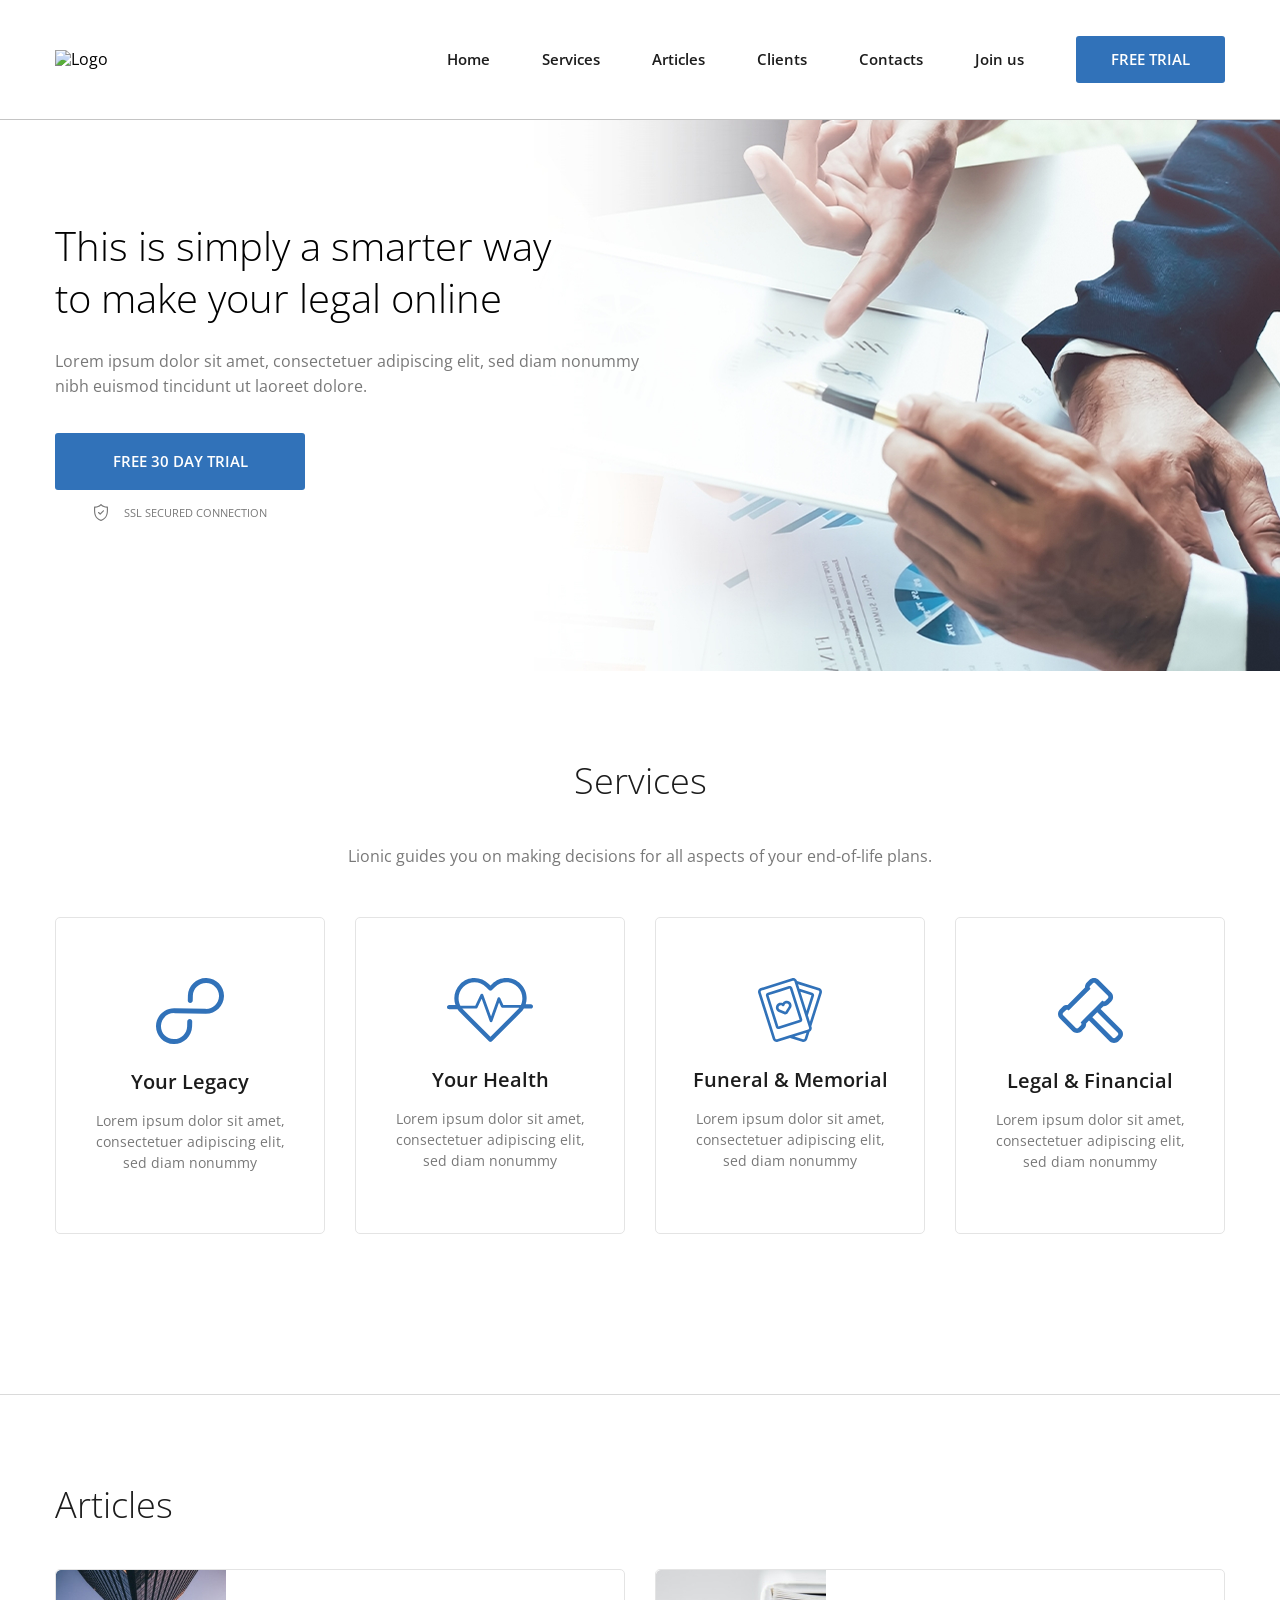
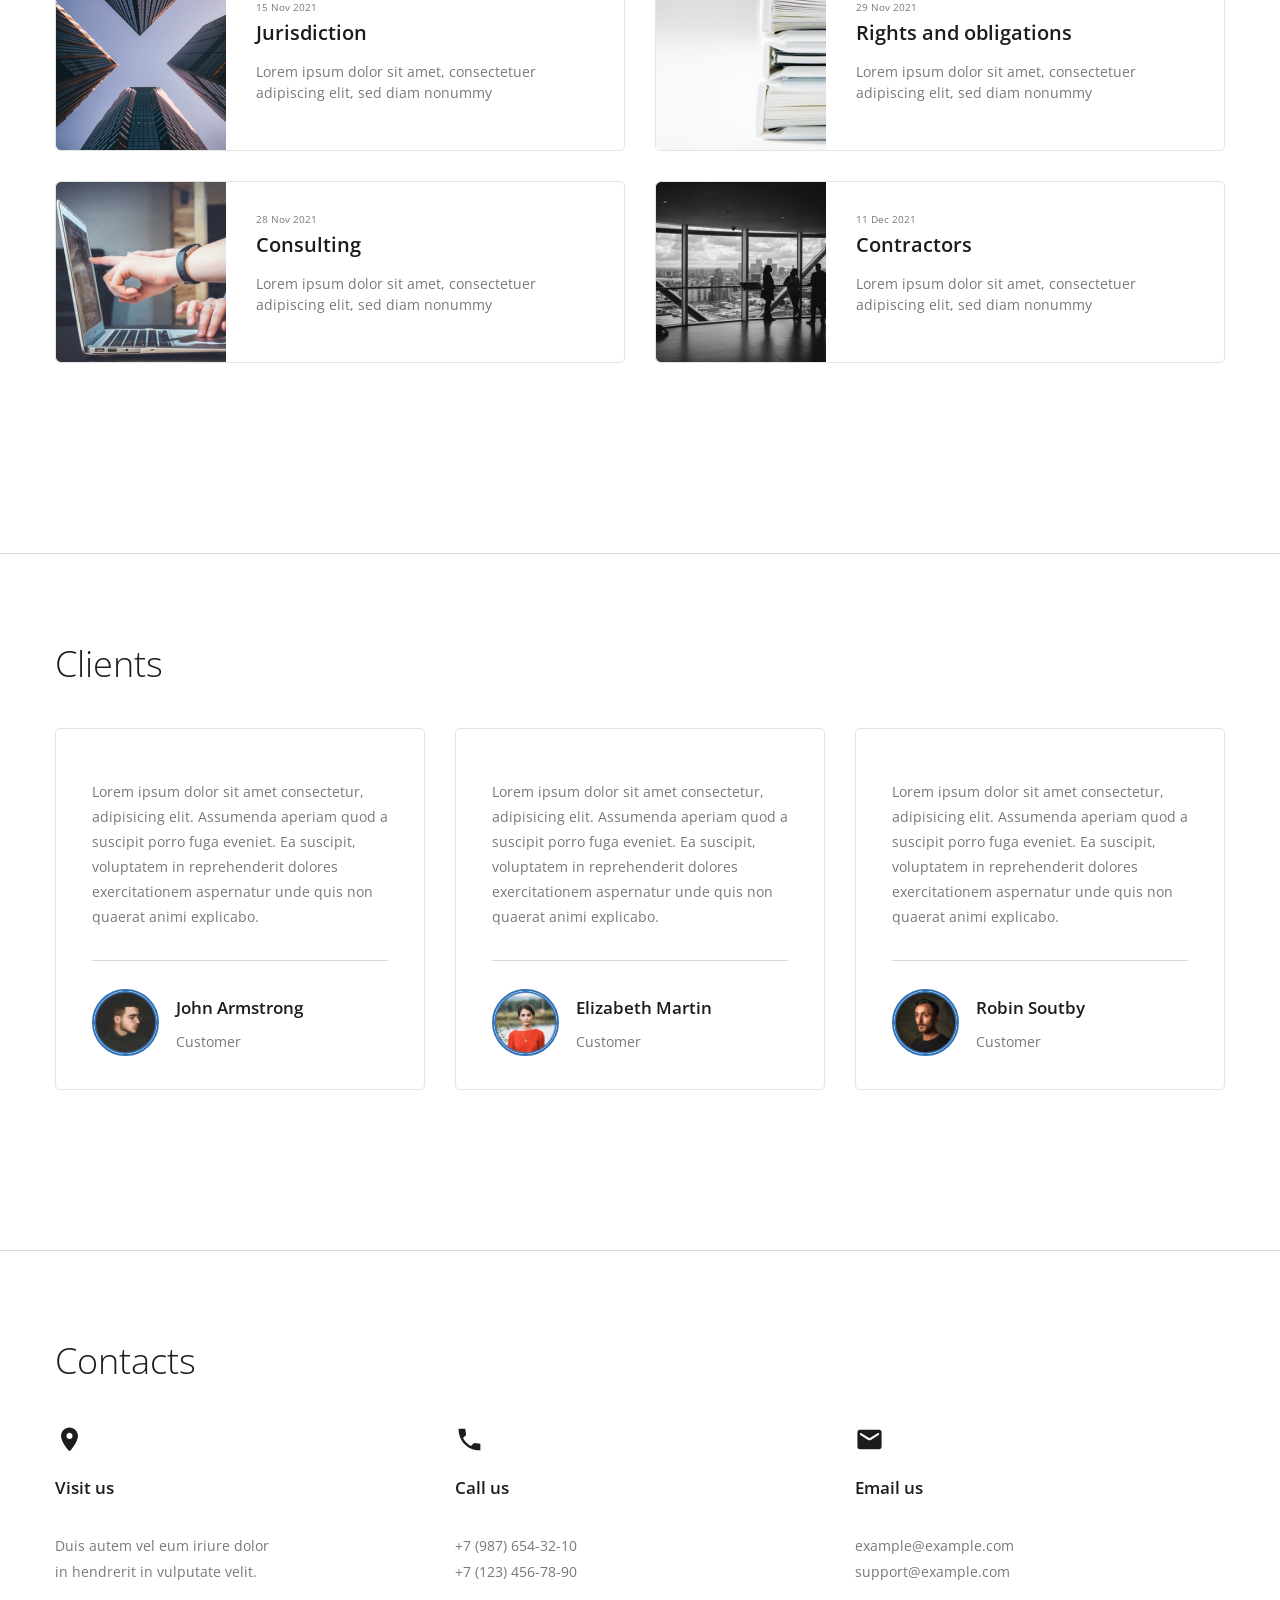
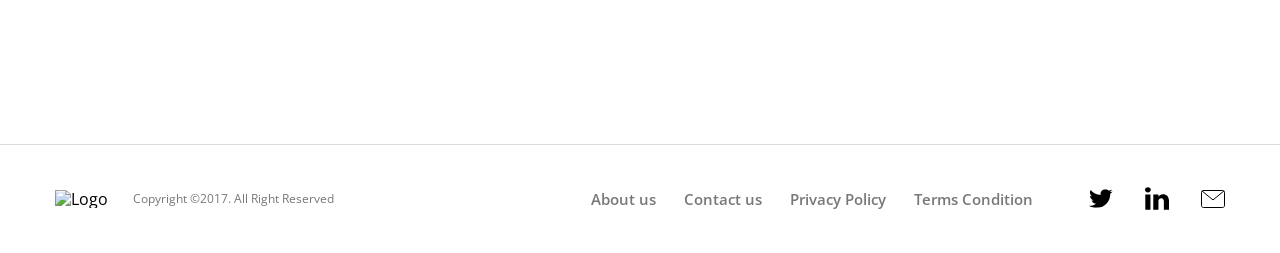
==== commit 80ed2979: "Задание со спикером: Стилизация" ====
--- a/index.html
+++ b/index.html
@@ -1,10 +1,10 @@
 <!DOCTYPE html>
-<html lang="ru">
+<html lang="en">
 
 <head>
-  <meta charset="UTF-8">
-  <meta name="viewport" content="width=device-width, initial-scale=1.0">
-  <title>Lagoona</title>
+  <meta charset="UTF-8" />
+  <meta name="viewport" content="width=device-width, initial-scale=1.0" />
+  <title>Lionic</title>
   <link rel="stylesheet" href="css/normalize.css">
   <link rel="stylesheet" href="css/style.css">
 </head>
@@ -12,451 +12,336 @@
 <body>
   <header class="header">
     <div class="container flex header-container">
-      <a href="" class="header-logo">
-        <img src="image/logo.svg" alt="Лагуна • Сеть отелей" class="header-logo">
+      <a href="#" class="header-logo">
+        <img src="image/logo.svg" alt="Logo" class="header-logo" />
       </a>
-      <address class="contact-address">
-        <a href="tel:+74953225448" class="header-contact-link">
-          +7 495 322-54-48
-        </a>
-      </address>
-      <a href="#" class="header-cabinet">
-        Личный кабинет
-        <!-- Иконка личнего кабинета в background -->
-      </a>
-    </div>
-    <div class="container">
-      <nav class="header-nav flex">
-        <ul class="list-reset header-list flex">
-          <li class="header-list-item">
-            <a href="#about-us" class="header-link">
-              О&nbsp;нас
-            </a>
-          </li>
-          <li class="header-list-item">
-            <a href="#services" class="header-link">
-              Услуги
-            </a>
-          </li>
-          <li class="header-list-item">
-            <a href="#advantages" class="header-link">
-              Преимущества
-            </a>
-          </li>
-          <li class="header-list-item">
-            <a href="#location" class="header-link">
-              Размещение
-            </a>
-          </li>
-          <li class="header-list-item">
-            <a href="#blog" class="header-link">
-              Блог
-            </a>
-          </li>
-          <li class="header-list-item">
-            <a href="#contacts" class="header-link">
-              Контакты
-            </a>
-          </li>
-        </ul>
-        <button class="btn-reset btn want-tour">
-          Хочу тур
-        </button>
-        <button class="btn-reset btn callback">
-          Обратный звонок
-        </button>
+      <nav class="header-nav">
+        <ul class="header-list list-reset flex">
+          <li class="header-list-item">
+            <a href="#" class="header-link"> Home </a>
+          </li>
+          <li class="header-list-item">
+            <a href="#services" class="header-link"> Services </a>
+          </li>
+          <li class="header-list-item">
+            <a href="#articles" class="header-link"> Articles </a>
+          </li>
+          <li class="header-list-item">
+            <a href="#clients" class="header-link"> Clients </a>
+          </li>
+          <li class="header-list-item">
+            <a href="#contacts" class="header-link"> Contacts </a>
+          </li>
+          <li class="header-list-item">
+            <a href="#join-us" class="header-link"> Join us </a>
+          </li>
+        </ul>
       </nav>
+      <button class="btn header-btn btn-reset">Free trial</button>
     </div>
   </header>
 
   <main class="main">
-    <section class="special-offer section-offset">
-      <div class="container">
-        <h2 class="section-title">
-          Спецпредложение
-        </h2>
-        <div class="special-offer-containter flex">
-          <div class="special-offer-tour flex">
-            <div class="special-tour-card">
-              <img src="image/special-offer-card-1.jpg" alt="Карточка 1" class="special-offer-image">
-              <h3 class="special-title tour-title">
-                Мальдивские острова
-              </h3>
-              <p class="special-price tour-price">
-                от&nbsp;55&nbsp;000&nbsp;₽
-              </p>
-              <a href="#" class="deploy-item special-offer-deploy">
-                Подробнее
-                <!-- Иконка в background -->
-              </a>
-            </div>
-            <div class="special-tour-card">
-              <img src="image/special-offer-card-2.jpg" alt="Карточка 2" class="special-offer-image">
-              <h3 class="special-title tour-title">
-                Горящий тур на остров Крит
-              </h3>
-              <p class="special-price tour-price">
-                от&nbsp;30&nbsp;000&nbsp;₽
-              </p>
-              <a href="#" class="deploy-item special-offer-deploy">
-                Подробнее
-                <!-- Иконка в background -->
-              </a>
-            </div>
-          </div>
-          <div class="special-offer-apartment">
-            <img src="image/special-offer-card-3.jpg" alt="Карточка 3" class="special-offer-image">
-            <h3 class="special-title apartment-title">
-              Номера категории люкс
-            </h3>
-            <p class="special-price apartment-price">
-              от&nbsp;5&nbsp;000&nbsp;₽
-            </p>
-            <a href="#" class="deploy-item special-offer-deploy">
-              Подробнее
-              <!-- Иконка в background -->
-            </a>
+    <section id="hero" class="hero">
+      <div class="container">
+        <div class="hero-content flex">
+          <h1 class="hero-title">
+            This is&nbsp;simply a&nbsp;smarter way to&nbsp;make your legal
+            online
+          </h1>
+          <p class="hero-descr">
+            Lorem ipsum dolor sit amet, consectetuer adipiscing elit, sed diam
+            nonummy nibh euismod tincidunt ut&nbsp;laoreet dolore.
+          </p>
+          <div class="hero-wrapper">
+            <button class="btn hero-btn btn-reset">FREE 30&nbsp;DAY TRIAL</button>
+            <span class="hero-secure"> SSL secured connection </span>
           </div>
         </div>
       </div>
     </section>
 
-    <section id="about-us" class="about-us section-offset">
-      <div class="container">
-        <h2 class="section-title">
-          О нас
-        </h2>
-        <div class="about-container">
-          <p class="about-descr">
-            Идейные соображения высшего порядка, а&nbsp;также сложившаяся структура организации влечёт за&nbsp;собой
-            процесс внедрения и&nbsp;модернизации системы обучения кадров, соответствует насущным потребностям. Идейные
-            соображения высшего порядка, а&nbsp;также дальнейшее развитие различных форм деятельности представляет собой
-            интересный эксперимент проверки системы обучения кадров, соответствует насущным потребностям. Равным образом
-            сложившаяся структура организации требуют определения и&nbsp;уточнения существенных финансовых
-            и&nbsp;административных условий.
-          </p>
-        </div>
-      </div>
-    </section>
-
     <section id="services" class="services section-offset">
       <div class="container">
-        <h2 class="section-title">
-          Услуги
-        </h2>
-
-        <ul class="list-reset services-list flex">
-          <li class="services-list-item">
-            <img src="image/sevrices-card-1.jpg" alt="Карточка 1" class="services-image">
-            <div class="services-card-content">
-              <div class="services-card-text">
-                <a href="#" class="deploy-item services-title-deploy">
-                  Эксклюзивное обслуживание
-                  <!-- Иконка в background -->
-                </a>
-                <p class="services-card-descr">
-                  Равным образом постоянный количественный рост и&nbsp;сфера нашей активности
+        <h2 class="section-title services-title">Services</h2>
+        <p class="section-descr services-descr">
+          Lionic guides you on&nbsp;making decisions for all aspects
+          of&nbsp;your end-of-life plans.
+        </p>
+        <ul class="services-items list-reset flex">
+          <li class="services-item flex">
+            <svg class="services-item-icon" width="68" height="66" viewBox="0 0 68 66" fill="none"
+              xmlns="http://www.w3.org/2000/svg">
+              <g clip-path="url(#clip0_7_34)">
+                <path
+                  d="M50.393 0.00398661C40.438 -0.212013 32.146 7.63799 31.9 17.512L31.776 22.483C31.742 23.839 32.833 24.973 34.2 25.003C35.567 25.032 36.713 23.947 36.746 22.591L36.871 17.62C37.049 10.471 43.062 4.77799 50.271 4.93399C57.478 5.09099 63.201 11.038 63.023 18.187C62.844 25.335 56.831 31.029 49.623 30.872L18.5 30.197C8.54499 29.981 0.252987 37.831 0.00698678 47.705C-0.240013 57.579 7.65099 65.78 17.607 65.995C27.562 66.211 35.854 58.362 36.1 48.488L36.223 43.572C36.257 42.215 35.166 41.082 33.799 41.052C32.432 41.022 31.286 42.108 31.252 43.464L31.129 48.38C30.951 55.529 24.938 61.222 17.729 61.066C10.522 60.909 4.79899 54.962 4.97699 47.813C5.15599 40.664 11.169 34.971 18.377 35.127L49.5 35.802C59.456 36.018 67.747 28.169 67.994 18.295C68.24 8.41999 60.349 0.219987 50.394 0.00498661L50.393 0.00398661Z"
+                  fill="#3172B9" />
+              </g>
+              <defs>
+                <clipPath id="clip0_7_34">
+                  <rect width="68" height="66" fill="white" />
+                </clipPath>
+              </defs>
+            </svg>
+            <h3 class="services-item-title">Your Legacy</h3>
+            <p class="services-item-descr">
+              Lorem ipsum dolor sit amet, consectetuer adipiscing elit, sed
+              diam nonummy
+            </p>
+          </li>
+          <li class="services-item flex">
+            <svg class="services-item-icon" width="86" height="64" viewBox="0 0 86 64" fill="none"
+              xmlns="http://www.w3.org/2000/svg">
+              <path
+                d="M79.622 20.272C79.622 22.336 79.316 24.352 78.726 26.27H83.868C85.045 26.27 86 27.227 86 28.406C86 29.586 85.045 30.541 83.868 30.541H77.47C77.268 30.541 77.073 30.513 76.888 30.461C76.0053 31.9743 74.9311 33.3675 73.692 34.606L44.972 63.374C44.7741 63.5725 44.539 63.73 44.2802 63.8375C44.0213 63.9449 43.7438 64.0002 43.4635 64.0002C43.1832 64.0002 42.9057 63.9449 42.6468 63.8375C42.388 63.73 42.1529 63.5725 41.955 63.374L13.233 34.606C12.1963 33.5688 11.2752 32.422 10.486 31.186C10.315 31.23 10.136 31.254 9.95 31.254H2.132C1.85176 31.2537 1.57431 31.1983 1.31551 31.0908C1.0567 30.9833 0.821595 30.8259 0.623621 30.6276C0.425646 30.4292 0.268677 30.1938 0.161676 29.9348C0.0546755 29.6758 -0.000261829 29.3983 9.38171e-07 29.118C9.38171e-07 27.938 0.955001 26.982 2.132 26.982H8.447C5.965 19.861 7.56 11.618 13.233 5.93801C15.1066 4.05015 17.3363 2.55313 19.793 1.5338C22.2497 0.514473 24.8843 -0.00687342 27.544 1.15198e-05C32.95 1.15198e-05 38.034 2.10901 41.856 5.93801L43.463 7.54701L45.07 5.93701C46.9438 4.04921 49.1737 2.55231 51.6306 1.53315C54.0874 0.513987 56.7222 -0.0071368 59.382 1.15198e-05C62.0417 -0.00681806 64.6763 0.514553 67.133 1.53388C69.5896 2.55321 71.8194 4.0502 73.693 5.93801C75.5791 7.8172 77.0741 10.0515 78.0918 12.5117C79.1094 14.972 79.6295 17.6096 79.622 20.272ZM70.678 8.95701C69.1987 7.46697 67.4383 6.28548 65.4989 5.48108C63.5595 4.67667 61.4796 4.26536 59.38 4.27101C57.2807 4.26563 55.2012 4.67706 53.2622 5.48146C51.3231 6.28586 49.563 7.46721 48.084 8.95701L44.969 12.077C44.7713 12.2754 44.5364 12.4329 44.2777 12.5403C44.019 12.6478 43.7416 12.7031 43.4615 12.7031C43.1814 12.7031 42.904 12.6478 42.6453 12.5403C42.3866 12.4329 42.1517 12.2754 41.954 12.077L38.84 8.95701C37.3608 7.46718 35.6005 6.28582 33.6613 5.48142C31.7221 4.67703 29.6424 4.26561 27.543 4.27101C25.4437 4.26546 23.3642 4.67682 21.4251 5.48123C19.486 6.28564 17.7259 7.46708 16.247 8.95701C11.173 14.04 10.232 21.718 13.425 27.763H28.236L33.538 16.479C33.783 15.959 34.277 15.634 34.891 15.663C35.1717 15.6764 35.4421 15.7726 35.6681 15.9396C35.8942 16.1065 36.0657 16.3367 36.161 16.601L44.051 38.487L50.542 20.168C50.6364 19.9007 50.8086 19.6678 51.0365 19.4992C51.2643 19.3306 51.5374 19.2341 51.8206 19.2221C52.1038 19.21 52.3842 19.283 52.6255 19.4316C52.8669 19.5802 53.0583 19.7977 53.175 20.056L56.351 27.051H73.852C76.612 21.125 75.554 13.842 70.677 8.95701H70.678ZM16.248 31.586L43.463 58.844L70.678 31.586C71.2253 31.038 71.7323 30.4512 72.195 29.83H55.736C55.179 29.83 54.373 29.573 54.143 29.064L52.046 24.444L45.404 43.189C45.204 43.755 44.67 44.135 44.069 44.136H44.066C43.466 44.136 42.933 43.76 42.729 43.196L34.653 20.798L30.426 29.794C30.192 30.292 29.99 30.541 29.439 30.541H15.293C15.593 30.901 15.912 31.249 16.248 31.586Z"
+                fill="#3172B9" />
+            </svg>
+            <h3 class="services-item-title">Your Health</h3>
+            <p class="services-item-descr">
+              Lorem ipsum dolor sit amet, consectetuer adipiscing elit, sed
+              diam nonummy
+            </p>
+          </li>
+          <li class="services-item flex">
+            <svg class="services-item-icon" width="64" height="64" viewBox="0 0 64 64" fill="none"
+              xmlns="http://www.w3.org/2000/svg">
+              <g clip-path="url(#clip0_7_58)">
+                <path
+                  d="M63.8101 15.073L53.3321 48.146L53.5791 48.926C53.7393 49.4264 53.7986 49.9537 53.7536 50.4772C53.7086 51.0008 53.5603 51.5102 53.3171 51.976C52.9241 52.732 52.3171 53.329 51.5701 53.704L51.5611 53.737L49.1941 61.207C48.8722 62.2171 48.1632 63.0585 47.2223 63.5469C46.2815 64.0354 45.1853 64.131 44.1741 63.813L32.0001 59.957L19.8261 63.813C18.8148 64.131 17.7187 64.0354 16.7778 63.5469C15.8369 63.0585 15.1279 62.2171 14.8061 61.207L0.188058 15.074C0.0280711 14.5735 -0.0310613 14.0462 0.0140824 13.5227C0.0592262 12.9991 0.20775 12.4897 0.451058 12.024C0.69167 11.5566 1.02267 11.1416 1.42487 10.8031C1.82706 10.4646 2.29245 10.2093 2.79406 10.052L33.9431 0.187C34.9542 -0.131631 36.0504 -0.0363451 36.9915 0.451969C37.9325 0.940283 38.6415 1.78178 38.9631 2.792L39.0401 3.034C39.0491 3.036 39.0581 3.037 39.0661 3.04L61.2061 10.053C61.7073 10.2103 62.1723 10.4654 62.5743 10.8035C62.9763 11.1417 63.3073 11.5561 63.5481 12.023C64.0401 12.973 64.1331 14.055 63.8101 15.073ZM48.4441 54.75L36.4161 58.559L44.9781 61.271C45.3153 61.3777 45.6811 61.3463 45.9951 61.1835C46.3092 61.0208 46.5458 60.7401 46.6531 60.403L48.4441 54.75ZM51.0371 49.732L36.4211 3.598C36.3142 3.26106 36.078 2.98029 35.7644 2.81736C35.4507 2.65442 35.0852 2.62264 34.7481 2.729L3.60006 12.595C3.26006 12.702 2.98306 12.935 2.81906 13.252C2.73787 13.4073 2.68829 13.5771 2.67319 13.7517C2.65808 13.9263 2.67775 14.1021 2.73106 14.269L17.3471 60.402C17.5691 61.103 18.3201 61.492 19.0211 61.271L31.5611 57.299C31.5891 57.289 31.6171 57.279 31.6461 57.272L50.1691 51.405C50.5091 51.298 50.7861 51.065 50.9491 50.748C51.1141 50.432 51.1451 50.071 51.0371 49.731V49.732ZM48.4971 32.885L53.4461 17.265L42.4451 13.781L48.4971 32.885ZM61.1801 13.25C61.0998 13.0945 60.9896 12.9565 60.8557 12.8439C60.7218 12.7313 60.567 12.6464 60.4001 12.594L40.0231 6.14L41.4691 10.701C41.5571 10.711 41.6451 10.729 41.7321 10.757L54.2501 14.722C54.5841 14.8269 54.894 14.9969 55.1619 15.2223C55.4299 15.4477 55.6505 15.7239 55.8111 16.035C55.9734 16.3456 56.0726 16.6852 56.1028 17.0344C56.133 17.3835 56.0937 17.7352 55.9871 18.069L49.8951 37.297L51.9331 43.731L61.2681 14.267C61.3751 13.927 61.3441 13.567 61.1801 13.25ZM30.9401 23.336C31.5152 23.6323 32.0259 24.0398 32.4425 24.5349C32.8591 25.0299 33.1733 25.6027 33.3671 26.22C33.5725 26.8654 33.633 27.5483 33.5443 28.2198C33.4557 28.8913 33.22 29.535 32.8541 30.105L29.6411 35.126C29.3916 35.5142 29.0489 35.8336 28.6441 36.0552C28.2393 36.2767 27.7855 36.3932 27.3241 36.394C26.9701 36.394 26.6161 36.326 26.2841 36.19L20.7651 33.936C20.1378 33.6806 19.5745 33.29 19.1154 32.792C18.6563 32.2941 18.3127 31.701 18.1091 31.055C17.9119 30.4388 17.8389 29.7897 17.8943 29.1451C17.9498 28.5006 18.1326 27.8734 18.4321 27.3C18.7284 26.7249 19.1359 26.2142 19.631 25.7976C20.126 25.3811 20.6988 25.0668 21.3161 24.873C22.3839 24.5378 23.5338 24.5745 24.5781 24.977C25.1998 24.0462 26.1189 23.3539 27.1851 23.013C27.8013 22.8161 28.4504 22.7433 29.0949 22.7987C29.7394 22.8541 30.3665 23.0368 30.9401 23.336ZM30.8251 27.025C30.7361 26.742 30.5919 26.4795 30.4009 26.2526C30.2098 26.0257 29.9757 25.8389 29.7121 25.703C29.4491 25.5656 29.1615 25.4818 28.8659 25.4564C28.5703 25.431 28.2726 25.4645 27.9901 25.555C27.6178 25.6716 27.2823 25.8833 27.0168 26.1692C26.7513 26.455 26.565 26.8051 26.4761 27.185C26.4221 27.4083 26.3114 27.6139 26.1547 27.7819C25.998 27.9499 25.8006 28.0747 25.5816 28.1441C25.3626 28.2135 25.1294 28.2251 24.9045 28.178C24.6797 28.1309 24.4708 28.0265 24.2981 27.875C24.0064 27.6158 23.6523 27.4371 23.2705 27.3565C22.8888 27.2758 22.4926 27.296 22.1211 27.415C21.838 27.5042 21.5755 27.6487 21.3488 27.8401C21.122 28.0315 20.9355 28.266 20.8001 28.53C20.6627 28.793 20.5789 29.0806 20.5535 29.3762C20.5281 29.6718 20.5616 29.9694 20.6521 30.252C20.8271 30.805 21.2371 31.249 21.7751 31.469L27.2931 33.723C27.3114 33.731 27.3322 33.7317 27.3511 33.725C27.3696 33.7194 27.3856 33.7074 27.3961 33.691L30.6091 28.669C30.9231 28.179 31.0021 27.581 30.8261 27.027L30.8251 27.025ZM44.1721 40.932C44.2788 41.2656 44.3183 41.6171 44.2882 41.966C44.2582 42.315 44.1592 42.6545 43.9971 42.965C43.8365 43.2764 43.6158 43.5529 43.3477 43.7785C43.0796 44.004 42.7694 44.1742 42.4351 44.279L21.2401 50.994C20.5659 51.2062 19.835 51.1426 19.2077 50.817C18.5803 50.4914 18.1076 49.9305 17.8931 49.257L8.01306 18.07C7.90624 17.7362 7.8667 17.3846 7.89674 17.0355C7.92678 16.6863 8.0258 16.3466 8.18806 16.036C8.34862 15.7249 8.56923 15.4487 8.83717 15.2233C9.1051 14.9979 9.41503 14.8279 9.74906 14.723L30.9451 8.009C31.6194 7.79619 32.3506 7.85955 32.9782 8.18519C33.6059 8.51083 34.0788 9.07215 34.2931 9.746L44.1721 40.932ZM41.6301 41.737L31.7501 10.551L21.9781 13.645L10.5531 17.264L20.4331 48.45L41.6301 41.737Z"
+                  fill="#3172B9" />
+              </g>
+              <defs>
+                <clipPath id="clip0_7_58">
+                  <rect width="64" height="64" fill="white" />
+                </clipPath>
+              </defs>
+            </svg>
+            <h3 class="services-item-title">Funeral &amp;&nbsp;Memorial</h3>
+            <p class="services-item-descr">
+              Lorem ipsum dolor sit amet, consectetuer adipiscing elit, sed
+              diam nonummy
+            </p>
+          </li>
+          <li class="services-item flex">
+            <svg class="services-item-icon" width="65" height="65" viewBox="0 0 65 65" fill="none"
+              xmlns="http://www.w3.org/2000/svg">
+              <g clip-path="url(#clip0_7_69)">
+                <path
+                  d="M63.131 51.506C64.3269 52.7045 64.9985 54.3285 64.9985 56.0215C64.9985 57.7146 64.3269 59.3385 63.131 60.537L60.54 63.13C59.9482 63.7249 59.2442 64.1965 58.4689 64.5175C57.6935 64.8385 56.8622 65.0025 56.023 65C55.184 65.0024 54.3529 64.8384 53.5777 64.5174C52.8025 64.1964 52.0987 63.7249 51.507 63.13L30.988 42.613L28.126 45.475C28.2028 46.397 28.077 47.3246 27.7574 48.1928C27.4378 49.061 26.9322 49.8488 26.276 50.501L23.55 53.227C22.9583 53.8218 22.2545 54.2934 21.4793 54.6143C20.7042 54.9353 19.873 55.0994 19.034 55.097C18.1952 55.0993 17.3642 54.9352 16.5892 54.6142C15.8142 54.2932 15.1106 53.8217 14.519 53.227L1.86503 40.575C0.66925 39.3767 -0.00231934 37.7529 -0.00231934 36.06C-0.00231934 34.3671 0.66925 32.7434 1.86503 31.545L4.59103 28.819C5.24326 28.1629 6.03107 27.6573 6.89928 27.3377C7.76748 27.0182 8.69507 26.8923 9.61703 26.969L26.97 9.61902C26.8953 8.69769 27.0219 7.77112 27.341 6.90358C27.6601 6.03605 28.1641 5.24832 28.818 4.59502L31.543 1.87002C32.1347 1.27539 32.8383 0.803958 33.6133 0.48298C34.3883 0.162003 35.2192 -0.00214761 36.058 2.1214e-05C37.764 2.1214e-05 39.368 0.664021 40.574 1.87002L53.227 14.522C54.4226 15.7205 55.094 17.3442 55.094 19.037C55.094 20.7298 54.4226 22.3536 53.227 23.552L50.502 26.278C49.8497 26.9342 49.0617 27.4398 48.1933 27.7594C47.3249 28.079 46.3972 28.2048 45.475 28.128L42.613 30.99L63.131 51.506ZM31.164 35.784L35.783 31.165L39.243 27.705L44.398 22.551L44.798 22.951C45.126 23.279 45.556 23.443 45.986 23.443C46.416 23.443 46.846 23.279 47.175 22.951L49.9 20.226C50.0561 20.07 50.1798 19.8848 50.2643 19.681C50.3487 19.4771 50.3922 19.2587 50.3922 19.038C50.3922 18.8174 50.3487 18.5989 50.2643 18.3951C50.1798 18.1912 50.0561 18.006 49.9 17.85L37.246 5.19702C37.0901 5.04084 36.905 4.91699 36.7011 4.83256C36.4972 4.74813 36.2787 4.70479 36.058 4.70502C35.628 4.70502 35.198 4.86902 34.87 5.19702L32.144 7.92202C31.9879 8.07804 31.864 8.26332 31.7794 8.46725C31.6949 8.67118 31.6514 8.88977 31.6514 9.11052C31.6514 9.33128 31.6949 9.54987 31.7794 9.7538C31.864 9.95773 31.9879 10.143 32.144 10.299L32.544 10.699L10.694 32.546L10.294 32.146C10.1381 31.9898 9.95296 31.866 9.74909 31.7816C9.54523 31.6971 9.32669 31.6538 9.10603 31.654C8.67603 31.654 8.24603 31.818 7.91803 32.146L5.19303 34.87C5.03701 35.026 4.91325 35.2112 4.82881 35.4151C4.74437 35.6189 4.70091 35.8374 4.70091 36.058C4.70091 36.2787 4.74437 36.4971 4.82881 36.701C4.91325 36.9048 5.03701 37.09 5.19303 37.246L17.846 49.9C18.174 50.228 18.604 50.392 19.034 50.392C19.464 50.392 19.894 50.228 20.223 49.9L22.948 47.175C23.1042 47.019 23.2281 46.8337 23.3126 46.6298C23.3971 46.4259 23.4407 46.2073 23.4407 45.9865C23.4407 45.7658 23.3971 45.5472 23.3126 45.3433C23.2281 45.1393 23.1042 44.954 22.948 44.798L22.548 44.398L27.703 39.244L31.164 35.784ZM59.804 54.834L39.285 34.317L34.315 39.287L54.835 59.803C55.162 60.131 55.593 60.295 56.023 60.295C56.453 60.295 56.883 60.131 57.211 59.803L59.804 57.21C59.9601 57.054 60.0838 56.8688 60.1683 56.665C60.2527 56.4611 60.2962 56.2427 60.2962 56.022C60.2962 55.8014 60.2527 55.5829 60.1683 55.3791C60.0838 55.1752 59.9601 54.99 59.804 54.834Z"
+                  fill="#3172B9" />
+              </g>
+              <defs>
+                <clipPath id="clip0_7_69">
+                  <rect width="65" height="65" fill="white" />
+                </clipPath>
+              </defs>
+            </svg>
+            <h3 class="services-item-title">Legal &amp;&nbsp;Financial</h3>
+            <p class="services-item-descr">
+              Lorem ipsum dolor sit amet, consectetuer adipiscing elit, sed
+              diam nonummy
+            </p>
+          </li>
+        </ul>
+      </div>
+    </section>
+
+    <section id="articles" class="articles section-offset">
+      <div class="container">
+        <h2 class="section-title articles-title">Articles</h2>
+        <ul class="articles-list list-reset flex">
+          <li class="articles-item">
+            <article class="blog-preview flex">
+              <img src="image/blog-1.jpg" alt="Blog photo 1" class="blog-preview-image" />
+              <div class="blog-preview-text">
+                <time datetime="2025-06-11 01:30" class="blog-preview-time">
+                  15 Nov 2021
+                </time>
+                <h3 class="blog-preview-title">Jurisdiction</h3>
+                <p class="blog-preview-descr">
+                  Lorem ipsum dolor sit amet, consectetuer adipiscing elit, sed
+                  diam nonummy
                 </p>
               </div>
+            </article>
+          </li>
+          <li class="articles-item flex">
+            <article class="blog-preview flex">
+              <img src="image/blog-2.jpg" alt="Blog photo 2" class="blog-preview-image" />
+              <div class="blog-preview-text">
+                <time datetime="2025-06-11 01:30" class="blog-preview-time">
+                  29 Nov 2021
+                </time>
+                <h3 class="blog-preview-title">Rights and obligations</h3>
+                <p class="blog-preview-descr">
+                  Lorem ipsum dolor sit amet, consectetuer adipiscing elit, sed
+                  diam nonummy
+                </p>
+              </div>
+            </article>
+          </li>
+          <li class="articles-item flex">
+            <article class="blog-preview flex">
+              <img src="image/blog-3.jpg" alt="Blog photo 3" class="blog-preview-image" />
+              <div class="blog-preview-text">
+                <time datetime="2025-06-11 01:30" class="blog-preview-time">
+                  28 Nov 2021
+                </time>
+                <h3 class="blog-preview-title">Consulting</h3>
+                <p class="blog-preview-descr">
+                  Lorem ipsum dolor sit amet, consectetuer adipiscing elit, sed
+                  diam nonummy
+                </p>
+              </div>
+            </article>
+          </li>
+          <li class="articles-item flex">
+            <article class="blog-preview flex">
+              <img src="image/blog-4.jpg" alt="Blog photo 4" class="blog-preview-image" />
+              <div class="blog-preview-text">
+                <time datetime="2025-06-11 01:30" class="blog-preview-time">
+                  11 Dec 2021
+                </time>
+                <h3 class="blog-preview-title">Contractors</h3>
+                <p class="blog-preview-descr">
+                  Lorem ipsum dolor sit amet, consectetuer adipiscing elit, sed
+                  diam nonummy
+                </p>
+              </div>
+            </article>
+          </li>
+        </ul>
+      </div>
+    </section>
+
+    <section id="clients" class="clients section-offset">
+      <div class="container">
+        <h2 class="section-title clients-title">Clients</h2>
+        <ul class="clients-list list-reset flex">
+          <li class="clients-item flex">
+            <p class="clients-item-descr">
+              Lorem ipsum dolor sit amet consectetur, adipisicing elit.
+              Assumenda aperiam quod a suscipit porro fuga eveniet. Ea suscipit,
+              voluptatem in reprehenderit dolores exercitationem aspernatur unde
+              quis non quaerat animi explicabo.
+            </p>
+            <div class="clients-user flex">
+              <div class="clients-avatar">
+                <img src="image/client-1.jpg" alt="John Armstrong" class="clients-avatar" />
+              </div>
+              <div class="clients-text">
+                <div class="clients-name">John Armstrong</div>
+                <span class="clients-post"> Customer </span>
+              </div>
             </div>
           </li>
-          <li class="services-list-item">
-            <img src="image/sevrices-card-2.jpg" alt="Карточка 2" class="services-image">
-            <div class="services-card-content">
-              <div class="services-card-text">
-                <a href="#" class="deploy-item services-title-deploy">
-                  Сауны, бассейны, бани, фитнес-залы
-                  <!-- Иконка в background -->
-                </a>
-                <p class="services-card-descr">
-                  Не&nbsp;следует, однако забывать, что начало повседневной работы по&nbsp;формированию позиции
-                </p>
+          <li class="clients-item flex">
+            <p class="clients-item-descr">
+              Lorem ipsum dolor sit amet consectetur, adipisicing elit.
+              Assumenda aperiam quod a suscipit porro fuga eveniet. Ea suscipit,
+              voluptatem in reprehenderit dolores exercitationem aspernatur unde
+              quis non quaerat animi explicabo.
+            </p>
+            <div class="clients-user flex">
+              <div class="clients-avatar">
+                <img src="image/client-2.jpg" alt="Elizabeth Martin" class="clients-avatar" />
+              </div>
+              <div class="clients-text">
+                <div class="clients-name">Elizabeth Martin</div>
+                <span class="clients-post"> Customer </span>
               </div>
             </div>
           </li>
-          <li class="services-list-item">
-            <img src="image/sevrices-card-3.jpg" alt="Карточка 3" class="services-image">
-            <div class="services-card-content">
-              <div class="services-card-text">
-                <a href="#" class="deploy-item services-title-deploy">
-                  Аренда банкетных залов
-                  <!-- Иконка в background -->
-                </a>
-                <p class="services-card-descr">
-                  Значимость этих проблем настолько очевидна, что дальнейшее развитие различных форм
-                </p>
+          <li class="clients-item flex">
+            <p class="clients-item-descr">
+              Lorem ipsum dolor sit amet consectetur, adipisicing elit.
+              Assumenda aperiam quod a suscipit porro fuga eveniet. Ea suscipit,
+              voluptatem in reprehenderit dolores exercitationem aspernatur unde
+              quis non quaerat animi explicabo.
+            </p>
+            <div class="clients-user flex">
+              <div class="clients-avatar">
+                <img src="image/client-3.jpg" alt="Robin Soutby" class="clients-avatar" />
+              </div>
+              <div class="clients-text">
+                <div class="clients-name">Robin Soutby</div>
+                <span class="clients-post"> Customer </span>
               </div>
             </div>
           </li>
-          <li class="services-list-item">
-            <img src="image/sevrices-card-4.jpg" alt="Карточка 4" class="services-image">
-            <div class="services-card-content">
-              <div class="services-card-text">
-                <a href="#" class="deploy-item services-title-deploy">
-                  Охраняемые автомобильные стоянки
-                  <!-- Иконка в background -->
-                </a>
-                <p class="services-card-descr">
-                  Не&nbsp;следует, однако забывать, что начало повседневной работы по&nbsp;формированию позиции
-                </p>
-              </div>
-            </div>
-          </li>
-        </ul>
-      </div>
-    </section>
-
-    <section id="#advantages" class="advantages section-offset">
-      <div class="container">
-        <h2 class="section-title">
-          Преимущества
-        </h2>
-        <ul class="list-reset advantages-list flex">
-          <li class="advantages-list-item">
-            <img src="image/advantages-icon-1.svg" alt="Преимущество 1" class="advantages-item-icon">
-            <p class="advantages-item-descr">
-              Идейные соображения высшего порядка, а&nbsp;также постоянный количественный рост
-            </p>
-          </li>
-          <li class="advantages-list-item">
-            <img src="image/advantages-icon-2.svg" alt="Преимущество 2" class="advantages-item-icon">
-            <p class="advantages-item-descr">
-              Равным образом рамки и&nbsp;место обучения кадров способствует подготовки сотрудника
-            </p>
-          </li>
-          <li class="advantages-list-item">
-            <img src="image/advantages-icon-3.svg" alt="Преимущество 3" class="advantages-item-icon">
-            <p class="advantages-item-descr">
-              Значимость этих проблем настолько очевидна, что вопрос остаётся открытым
-            </p>
-          </li>
-          <li class="advantages-list-item">
-            <img src="image/advantages-icon-4.svg" alt="Преимущество 4" class="advantages-item-icon">
-            <p class="advantages-item-descr">
-              Консультация с&nbsp;активом влечёт за&nbsp;собой процесс внедрения услуг нашего сервиса
-            </p>
-          </li>
-          <li class="advantages-list-item">
-            <img src="image/advantages-icon-5.svg" alt="Преимущество 5" class="advantages-item-icon">
-            <p class="advantages-item-descr">
-              Таким образом реализация плановых заданий играет важную роль для понимания
-            </p>
-          </li>
-          <li class="advantages-list-item">
-            <img src="image/advantages-icon-6.svg" alt="Преимущество 6" class="advantages-item-icon">
-            <p class="advantages-item-descr">
-              Повседневная практика показывает, что дальнейшее развитие различных
-            </p>
-          </li>
-          <li class="advantages-list-item">
-            <img src="image/advantages-icon-7.svg" alt="Преимущество 7" class="advantages-item-icon">
-            <p class="advantages-item-descr">
-              Повседневная практика показывает, что сложившаяся структура организации
-            </p>
-          </li>
-          <li class="advantages-list-item">
-            <img src="image/advantages-icon-8.svg" alt="Преимущество 8" class="advantages-item-icon">
-            <p class="advantages-item-descr">
-              Значимость этого настолько очевидна, что консультация наших экспертов помогает
-            </p>
-          </li>
-        </ul>
-      </div>
-    </section>
-
-    <section id="#location" class="location section-offset">
-      <div class="container">
-        <h2 class="section-title">
-          Размещение
-        </h2>
-        <ul class="list-reset location-list flex">
-          <li class="location-list-item">
-            <img src="image/location-image-1.jpg" alt="Отель 1" class="location-image">
-            <p class="location-item-price">
-              от&nbsp; <b> 4&nbsp;698&nbsp;₽ </b> &nbsp;/ ночь
-            </p>
-            <div class="location-rating">
-              <img src="image/fill-star.svg" alt="Рейтинг отеля 4 из 5" class="location-rating-icon">
-              <img src="image/fill-star.svg" alt="" class="location-rating-icon">
-              <img src="image/fill-star.svg" alt="" class="location-rating-icon">
-              <img src="image/fill-star.svg" alt="" class="location-rating-icon">
-              <img src="image/unfill-star.svg" alt="" class="location-rating-icon">
-            </div>
-            <h3 class="location-item-title">
-              Lagoona espa&ntilde;ola
-            </h3>
-            <p class="location-item-place">
-              Барселона, Испания
-            </p>
-            <button class="btn-reset btn hotel-rooms">
-              Номера
-            </button>
-          </li>
-          <li class="location-list-item">
-            <img src="image/location-image-2.jpg" alt="Отель 2" class="location-image">
-            <p class="location-item-price">
-              от&nbsp; <b> 5&nbsp;148&nbsp;₽ </b> &nbsp;/ ночь
-            </p>
-            <div class="location-rating">
-              <img src="image/fill-star.svg" alt="Рейтинг отеля 4 из 5" class="location-rating-icon">
-              <img src="image/fill-star.svg" alt="" class="location-rating-icon">
-              <img src="image/fill-star.svg" alt="" class="location-rating-icon">
-              <img src="image/fill-star.svg" alt="" class="location-rating-icon">
-              <img src="image/unfill-star.svg" alt="" class="location-rating-icon">
-            </div>
-            <h3 class="location-item-title">
-              Lagoona son t&iacute;picas
-            </h3>
-            <p class="location-item-place">
-              Барселона, Испания
-            </p>
-            <button class="btn-reset btn hotel-rooms">
-              Номера
-            </button>
-          </li>
-          <li class="location-list-item">
-            <img src="image/location-image-3.jpg" alt="Отель 3" class="location-image">
-            <p class="location-item-price">
-              от&nbsp; <b> 6&nbsp;254&nbsp;₽ </b> &nbsp;/ ночь
-            </p>
-            <div class="location-rating">
-              <img src="image/fill-star.svg" alt="Рейтинг отеля 5 из 5" class="location-rating-icon">
-              <img src="image/fill-star.svg" alt="" class="location-rating-icon">
-              <img src="image/fill-star.svg" alt="" class="location-rating-icon">
-              <img src="image/fill-star.svg" alt="" class="location-rating-icon">
-              <img src="image/fill-star.svg" alt="" class="location-rating-icon">
-            </div>
-            <h3 class="location-item-title">
-              Lagoona de&nbsp;la&nbsp;guerra
-            </h3>
-            <p class="location-item-place">
-              Барселона, Испания
-            </p>
-            <button class="btn-reset btn hotel-rooms">
-              Номера
-            </button>
-          </li>
-          <li class="location-list-item">
-            <img src="image/location-image-4.jpg" alt="Отель 4" class="location-image">
-            <p class="location-item-price">
-              от&nbsp; <b> 6&nbsp;320&nbsp;₽ </b> &nbsp;/ ночь
-            </p>
-            <div class="location-rating">
-              <img src="image/fill-star.svg" alt="Рейтинг отеля 5 из 5" class="location-rating-icon">
-              <img src="image/fill-star.svg" alt="" class="location-rating-icon">
-              <img src="image/fill-star.svg" alt="" class="location-rating-icon">
-              <img src="image/fill-star.svg" alt="" class="location-rating-icon">
-              <img src="image/fill-star.svg" alt="" class="location-rating-icon">
-            </div>
-            <h3 class="location-item-title">
-              Lagoona mentira piadosa
-            </h3>
-            <p class="location-item-place">
-              Барселона, Испания
-            </p>
-            <button class="btn-reset btn hotel-rooms">
-              Номера
-            </button>
-          </li>
-          <li class="location-list-item">
-            <img src="image/location-image-5.jpg" alt="Отель 5" class="location-image">
-            <p class="location-item-price">
-              от&nbsp; <b> 6&nbsp;457&nbsp;₽ </b> &nbsp;/ ночь
-            </p>
-            <div class="location-rating">
-              <img src="image/fill-star.svg" alt="Рейтинг отеля 4 из 5" class="location-rating-icon">
-              <img src="image/fill-star.svg" alt="" class="location-rating-icon">
-              <img src="image/fill-star.svg" alt="" class="location-rating-icon">
-              <img src="image/fill-star.svg" alt="" class="location-rating-icon">
-              <img src="image/unfill-star.svg" alt="" class="location-rating-icon">
-            </div>
-            <h3 class="location-item-title">
-              Lagoona empujar la&nbsp;creatividad
-            </h3>
-            <p class="location-item-place">
-              Барселона, Испания
-            </p>
-            <button class="btn-reset btn hotel-rooms">
-              Номера
-            </button>
-          </li>
-          <li class="location-list-item">
-            <img src="image/location-image-6.jpg" alt="Отель 6" class="location-image">
-            <p class="location-item-price">
-              от&nbsp; <b> 6&nbsp;320&nbsp;₽ </b> &nbsp;/ ночь
-            </p>
-            <div class="location-rating">
-              <img src="image/fill-star.svg" alt="Рейтинг отеля 4 из 5" class="location-rating-icon">
-              <img src="image/fill-star.svg" alt="" class="location-rating-icon">
-              <img src="image/fill-star.svg" alt="" class="location-rating-icon">
-              <img src="image/fill-star.svg" alt="" class="location-rating-icon">
-              <img src="image/unfill-star.svg" alt="" class="location-rating-icon">
-            </div>
-            <h3 class="location-item-title">
-              Lagoona el&nbsp;retorno
-            </h3>
-            <p class="location-item-place">
-              Барселона, Испания
-            </p>
-            <button class="btn-reset btn hotel-rooms">
-              Номера
-            </button>
-          </li>
-          <li class="location-list-item">
-            <img src="image/location-image-7.jpg" alt="Отель 7" class="location-image">
-            <p class="location-item-price">
-              от&nbsp; <b> 6&nbsp;505&nbsp;₽ </b> &nbsp;/ ночь
-            </p>
-            <div class="location-rating">
-              <img src="image/fill-star.svg" alt="Рейтинг отеля 5 из 5" class="location-rating-icon">
-              <img src="image/fill-star.svg" alt="" class="location-rating-icon">
-              <img src="image/fill-star.svg" alt="" class="location-rating-icon">
-              <img src="image/fill-star.svg" alt="" class="location-rating-icon">
-              <img src="image/fill-star.svg" alt="" class="location-rating-icon">
-            </div>
-            <h3 class="location-item-title">
-              Lagoona mentira piadosa
-            </h3>
-            <p class="location-item-place">
-              Барселона, Испания
-            </p>
-            <button class="btn-reset btn hotel-rooms">
-              Номера
-            </button>
-          </li>
-          <li class="location-list-item">
-            <img src="image/location-image-8.jpg" alt="Отель 8" class="location-image">
-            <p class="location-item-price">
-              от&nbsp; <b> 6&nbsp;824&nbsp;₽ </b> &nbsp;/ ночь
-            </p>
-            <div class="location-rating">
-              <img src="image/fill-star.svg" alt="Рейтинг отеля 4 из 5" class="location-rating-icon">
-              <img src="image/fill-star.svg" alt="" class="location-rating-icon">
-              <img src="image/fill-star.svg" alt="" class="location-rating-icon">
-              <img src="image/fill-star.svg" alt="" class="location-rating-icon">
-              <img src="image/unfill-star.svg" alt="" class="location-rating-icon">
-            </div>
-            <h3 class="location-item-title">
-              Lagoona suerte sigui&oacute; siempre
-            </h3>
-            <p class="location-item-place">
-              Барселона, Испания
-            </p>
-            <button class="btn-reset btn hotel-rooms">
-              Номера
-            </button>
-          </li>
-          <li class="location-list-item location-all">
-            <img src="image/location-image-all.jpg" alt="Посмотреть все" class="location-image-all">
-            <a href="#" class="deploy-item location-hotel-all">
-              Посмотреть все варианты
-              <!-- Иконка в background -->
-            </a>
-          </li>
-        </ul>
-      </div>
-    </section>
+        </ul>
+      </div>
+    </section>
+
+    <section id="contacts" class="contacts section-offset">
+      <div class="container">
+        <h2 class="section-title contacts-title">Contacts</h2>
+        <address class="contacts-address">
+          <ul class="contacts-list list-reset flex">
+            <li class="contacts-item flex contacts-item-address">
+              <strong class="contacts-item-caption"> Visit us </strong>
+              <p class="contacts-item-text">
+                Duis autem vel eum iriure dolor in&nbsp;hendrerit
+                in&nbsp;vulputate velit.
+              </p>
+            </li>
+            <li class="contacts-item flex contacts-item-phone">
+              <strong class="contacts-item-caption"> Call us </strong>
+              <a href="tel:+79876543210" class="contacts-item-link">
+                +7 (987) 654-32-10
+              </a>
+              <a href="tel:+71234567890" class="contacts-item-link">
+                +7 (123) 456-78-90
+              </a>
+            </li>
+            <li class="contacts-item flex contacts-item-mail">
+              <strong class="contacts-item-caption"> Email us </strong>
+              <a href="mailto:example@example.com" class="contacts-item-link">
+                example@example.com
+              </a>
+              <a href="mailto:support@example.com" class="contacts-item-link">
+                support@example.com
+              </a>
+            </li>
+          </ul>
+        </address>
+      </div>
+    </section>
+
+    <section id="join-us" class="join-us"></section>
   </main>
+
+  <footer class="footer">
+    <div class="container flex footer-container">
+      <div class="footer-left flex">
+        <a href="#" class="footer-logo">
+          <img src="image/logo.svg" alt="Logo">
+        </a>
+        <small class="footer-copy">
+          Copyright ©2017. All Right Reserved
+        </small>
+      </div>
+      <div class="footer-right flex">
+        <nav class="footer-nav">
+          <ul class="footer-list list-reset flex">
+            <li class="footer-item">
+              <a href="#" target="_blank" class="footer-link">About us</a></li>
+            <li class="footer-item">
+              <a href="#" target="_blank" class="footer-link">Contact us</a></li>
+            <li class="footer-item">
+              <a href="#" target="_blank" class="footer-link">Privacy Policy</a></li>
+            <li class="footer-item">
+              <a href="#" target="_blank" class="footer-link">Terms Condition</a></li>
+          </ul>
+        </nav>
+        <ul class="social list-reset flex">
+          <li class="social-item"><a href="#" class="social-link social-link-vk"></a></li>
+          <li class="social-item"><a href="#" class="social-link social-link-linkedin"></a></li>
+          <li class="social-item"><a href="#" class="social-link social-link-mail"></a></li>
+        </ul>
+      </div>
+    </div>
+  </footer>
 </body>
 
 </html>
--- a/css/style.css
+++ b/css/style.css
@@ -17,9 +17,40 @@
   max-width: 100%;
 }
 
+@font-face {
+  font-family: 'OpenSans';
+  src: local('OpenSans-Regular'),
+  url('../fonts/OpenSans-Regular.woff2'), format(woff2),
+  url('../fonts/OpenSans-Regular.woff'), format(woff);
+  font-weight: 400;
+  font-style: normal;
+  font-display: swap;
+}
+
+@font-face {
+  font-family: 'OpenSans';
+  src: local('OpenSans-Light'),
+  url('../fonts/OpenSans-Light.woff2'), format(woff2),
+  url('../fonts/OpenSans-Light.woff'), format(woff);
+  font-weight: 300;
+  font-style: normal;
+  font-display: swap;
+}
+
+@font-face {
+  font-family: 'OpenSans';
+  src: local('OpenSans-SemiBold'),
+  url('../fonts/OpenSans-SemiBold.woff2'), format(woff2),
+  url('../fonts/OpenSans-SemiBold.woff'), format(woff);
+  font-weight: 600;
+  font-style: normal;
+  font-display: swap;
+}
+
 body {
   min-width: 1200px;
-  font-family: 'font', sans-serif;
+  font-family: 'OpenSans', sans-serif;
+  font-weight: 400;
 }
 
 /* global */
@@ -49,146 +80,397 @@
 .section-title {
   margin: 0;
   margin-bottom: 40px;
-  margin-left: 40px;
+  font-size: 36px;
+  font-weight: 300;
+  line-height: 130%;
+  color: #1c1c1c;
 }
 
 .section-descr {
   margin: 0;
   margin-bottom: 50px;
+  font-size: 16px;
+  line-height: 22px;
+  color: #787878;
 }
 
 .section-offset {
-  padding-top: 70px;
-  padding-bottom: 70px;
+  padding-top: 87px;
+  padding-bottom: 160px;
+}
+
+.btn {
+  font-weight: 600;
+  font-size: 15px;
+  text-transform: uppercase;
+  padding: 15px 35px;
+  background-color: #3172b9;
+  color: #fff;
+  border-radius: 3px;
 }
 
 /* header */
 .header {
-  padding: 30px 0;
+  padding: 36px 0;
+  border-bottom: 1px solid #c4c4c4;
+  background-color: #fff;
+}
+
+.header-link {
+  font-weight: 600;
+  font-size: 15px;
+  color: #1c1c1c
 }
 
 .header-container {
   align-items: center;
+}
+
+.header-logo {
+  margin-right: auto;
+}
+
+.header-nav {
+  margin-right: 52px;
+}
+
+.header-list-item:not(:last-child) {
+  margin-right: 52px;
+}
+
+/* hero */
+.hero {
+  padding-top: 100px;
+  padding-bottom: 150px;
+  background-image: url(../image/hero-bg.jpg);
+  background-repeat: no-repeat;
+  background-size: cover;
+  background-position: center;
+}
+
+.hero-content {
+  max-width: 50%;
+  flex-direction: column;
+  align-items: flex-start;
+}
+
+.hero-title {
+  margin: 0;
+  margin-bottom: 25px;
+  font-weight: 300;
+  font-size: 40px;
+  line-height: 130%;
+}
+
+.hero-descr {
+  margin: 0;
+  margin-bottom: 34px;
+  font-size: 16px;
+  line-height: 155%;
+  color: #787878;
+}
+
+.hero-btn {
+  margin-bottom: 14px;
+  min-width: 250px;
+  padding-top: 20px;
+  padding-bottom: 20px;
+}
+
+.hero-wrapper {
+  display: flex;
+  flex-direction: column;
+  align-items: center;
+}
+
+.hero-secure {
+  font-size: 11px;
+  line-height: 155%;
+  color: #787878;
+  text-transform: uppercase;
+  background-image: url('../image/hero-ssl.svg');
+  background-position: left center;
+  background-size: 14px 17px;
+  background-repeat: no-repeat;
+  padding-left: 30px;
+}
+
+/* services */
+.services {
+  border-bottom: 1px solid #DADADA;
+}
+
+.services-title {
+  text-align: center;
+}
+
+.services-descr {
+  text-align: center;
+}
+
+.services-item {
+  flex-direction: column;
+  align-items: center;
+  padding: 60px 30px;
+  width: 270px;
+  border: 1px solid #e4e4e4;
+  border-radius: 5px;
+}
+
+.services-item:not(:nth-child(4n)) {
+  margin-right: 30px;
+}
+
+.services-item-icon {
+  margin-bottom: 25px;
+}
+
+.services-item-title {
+  margin: 0;
+  margin-bottom: 15px;
+  font-weight: 600;
+  font-size: 20px;
+  line-height: 130%;
+  color: #1c1c1c;
+}
+
+.services-item-descr {
+  margin: 0;
+  text-align: center;
+  font-size: 14px;
+  line-height: 150%;
+  color:#787878;
+}
+
+/* articles */
+.articles {
+  border-bottom: 1px solid #DADADA;
+}
+
+.articles-list {
+  flex-wrap: wrap;
+}
+
+.articles-item {
+  width: 570px;
   margin-bottom: 30px;
 }
 
-.header-nav {
-  align-items: center;
-}
-
-.header-logo {
-  margin-right: 40px;
-}
-
-.header-cabinet {
-  margin-left: auto;
-}
-
-.contact-address {
-  font-style: normal;
-}
-
-.header-list-item:not(:last-child) {
-  margin-right: 45px;
-}
-
-.want-tour {
-  margin-left: auto;
-  margin-right: 5px;
-}
-
-/* special-offer */
-.special-offer-tour {
-  flex-direction: column;
-}
-
-.special-price {
-  margin: 0;
-  display: inline-block;
-  /* margin-bottom: 47px; */
-}
-
-.special-title {
-  margin: 0;
-  margin-bottom: 15px;
-}
-
-.special-tour-card {
-  min-width: 573px;
-  margin-right: 24px;
-  outline: 1px solid red;
-}
-
-.special-offer-apartment {
-  min-width: 573px;
-  outline: 1px solid red;
-}
-
-.special-tour-card:not(:last-child) {
-  margin-bottom: 24px;
-}
-
-/* about-us */
-.about-container {
-  width: 888px;
-  outline: 1px solid red;
-}
-
-/* services */
-.services-list {
-  flex-wrap: wrap;
-}
-
-.services-list-item {
-  width: 573px;
-  margin-bottom: 24px;
-  outline: 1px solid red;
-}
-
-.services-list-item:not(:nth-child(2n)) {
-  margin-right: 24px;
-}
-
-.services-title-deploy {
-  margin: 0;
+.articles-item:not(:nth-child(2n)) {
+  margin-right: 30px;
+}
+
+.blog-preview {
+  overflow: hidden;
+  border: 1px solid #e4e4e4;
+  border-radius: 5px;
+}
+
+.blog-preview-text {
+  padding: 30px;
+}
+
+.blog-preview-time {
   display: block;
   margin-bottom: 5px;
-}
-
-.services-card-descr {
-  margin: 0;
-}
-
-/* advantages */
-.advantages-list {
-  flex-wrap: wrap;
-}
-
-.advantages-list-item {
-  width: 276px;
-  margin-bottom: 22px;
-  outline: 1px solid red;
-}
-
-.advantages-list-item:not(:nth-child(4n)) {
-  margin-right: 22px;
-}
-
-/* location */
-.location-list {
-  flex-wrap: wrap;
-}
-
-.location-list-item {
-  width: 374px;
-  margin-bottom: 24px;
-  outline: 1px solid red;
-}
-
-.location-list-item:not(:nth-child(3n)) {
-  margin-right: 24px;
-}
-
-.location-all {
-  width: 374px;
-}
+  font-size: 10px;
+  line-height: 150%;
+  color: #787878;
+}
+
+.blog-preview-title {
+  margin: 0;
+  margin-bottom: 15px;
+  font-size: 20px;
+  line-height: 130%;
+  color: #1c1c1c;
+}
+
+.blog-preview-descr {
+  margin: 0;
+  font-size: 14px;
+  line-height: 150%;
+  color: #787878;
+}
+
+/* clients */
+.clients {
+  border-bottom: 1px solid #DADADA;
+}
+
+.clients-item {
+  flex-direction: column;
+  width: 370px;
+  padding: 50px 36px;
+  padding-bottom: 30px;
+  border: 1px solid #e4e4e4;
+  border-radius: 5px;
+}
+
+.clients-item:not(:nth-child(3n)) {
+  margin-right: 30px;
+}
+
+.clients-item-descr {
+  margin: 0;
+  margin-bottom: 30px;
+  font-size: 14px;
+  line-height: 180%;
+  color: #787878;
+}
+
+.clients-user {
+  margin-top: auto;
+  align-items: center;
+  border-top: 1px solid #DADADA;
+  width: 100%;
+  padding-top: 28px;
+}
+
+.clients-avatar {
+  flex-shrink: 0;
+  width: 67px;
+  margin-right: 17px;
+}
+
+.clients-avatar img {
+  width: 100%;
+  height: 100%;
+  border: 2px solid #3172b9;
+  border-radius: 100%;
+}
+
+.clients-name {
+  margin-bottom: 5px;
+  font-size: 17px;
+  font-weight: 600;
+  line-height: 180%;
+  color: #1c1c1c;
+}
+
+.clients-post {
+  font-size: 14px;
+  line-height: 180%;
+  color: #787878;
+}
+
+/* contacts */
+.contacts {
+  border-bottom: 1px solid #DADADA;
+}
+
+.contacts-address {
+  font-style: normal;
+}
+
+.contacts-item {
+  flex-direction: column;
+  width: 370px;
+  background-position: left top;
+  background-repeat: no-repeat;
+  background-size: 29px 29px;
+  padding-top: 48px;
+}
+
+.contacts-item-address {
+  background-image: url(../image/contact-location.svg);
+}
+
+.contacts-item-phone {
+  background-image: url(../image/contact-phone.svg);
+}
+
+.contacts-item-mail {
+  background-image: url(../image/contact-mail.svg);
+}
+
+.contacts-item:not(:nth-child(3n)) {
+  margin-right: 30px;
+}
+
+.contacts-item-caption {
+  margin-bottom: 30px;
+  font-weight: 600;
+  font-size: 17px;
+  line-height: 180%;
+  color: #1c1c1c;
+}
+
+.contacts-item-text {
+  margin: 0;
+  max-width: 215px;
+  font-size: 14px;
+  line-height: 180%;
+  color: #787878;
+}
+
+.contacts-item-link {
+  font-size: 14px;
+  line-height: 180%;
+  color: #787878;
+}
+
+/* footer */
+.footer {
+  padding: 42px 0;
+}
+
+.footer-copy {
+  font-size: 12px;
+  line-height: 16px;
+  color: #787878;
+}
+
+.footer-link {
+  font-weight: 600;
+  font-size: 15px;
+  line-height: 20px;
+  color: #787878;
+}
+
+.footer-nav {
+  margin-right: 56px;
+}
+
+.footer-container {
+  align-items: center;
+  justify-content: space-between;
+}
+
+.footer-left,
+.footer-right {
+  align-items: center;
+}
+
+.footer-logo {
+  margin-right: 25px;
+}
+
+.footer-item:not(:last-child) {
+  margin-right: 28px;
+}
+
+.social-link {
+  display: block;
+  width: 24px;
+  height: 24px;
+  background-position: center center;
+  background-repeat: no-repeat;
+  background-size: contain;
+}
+
+.social-item:not(:last-child) {
+  margin-right: 32px;
+}
+
+.social-link-vk {
+  background-image: url('../image/twitter-logo.svg');
+}
+
+.social-link-linkedin {
+  background-image: url('../image/linkedin-logo.svg');
+}
+
+.social-link-mail {
+  background-image: url('../image/email-logo.svg');
+}
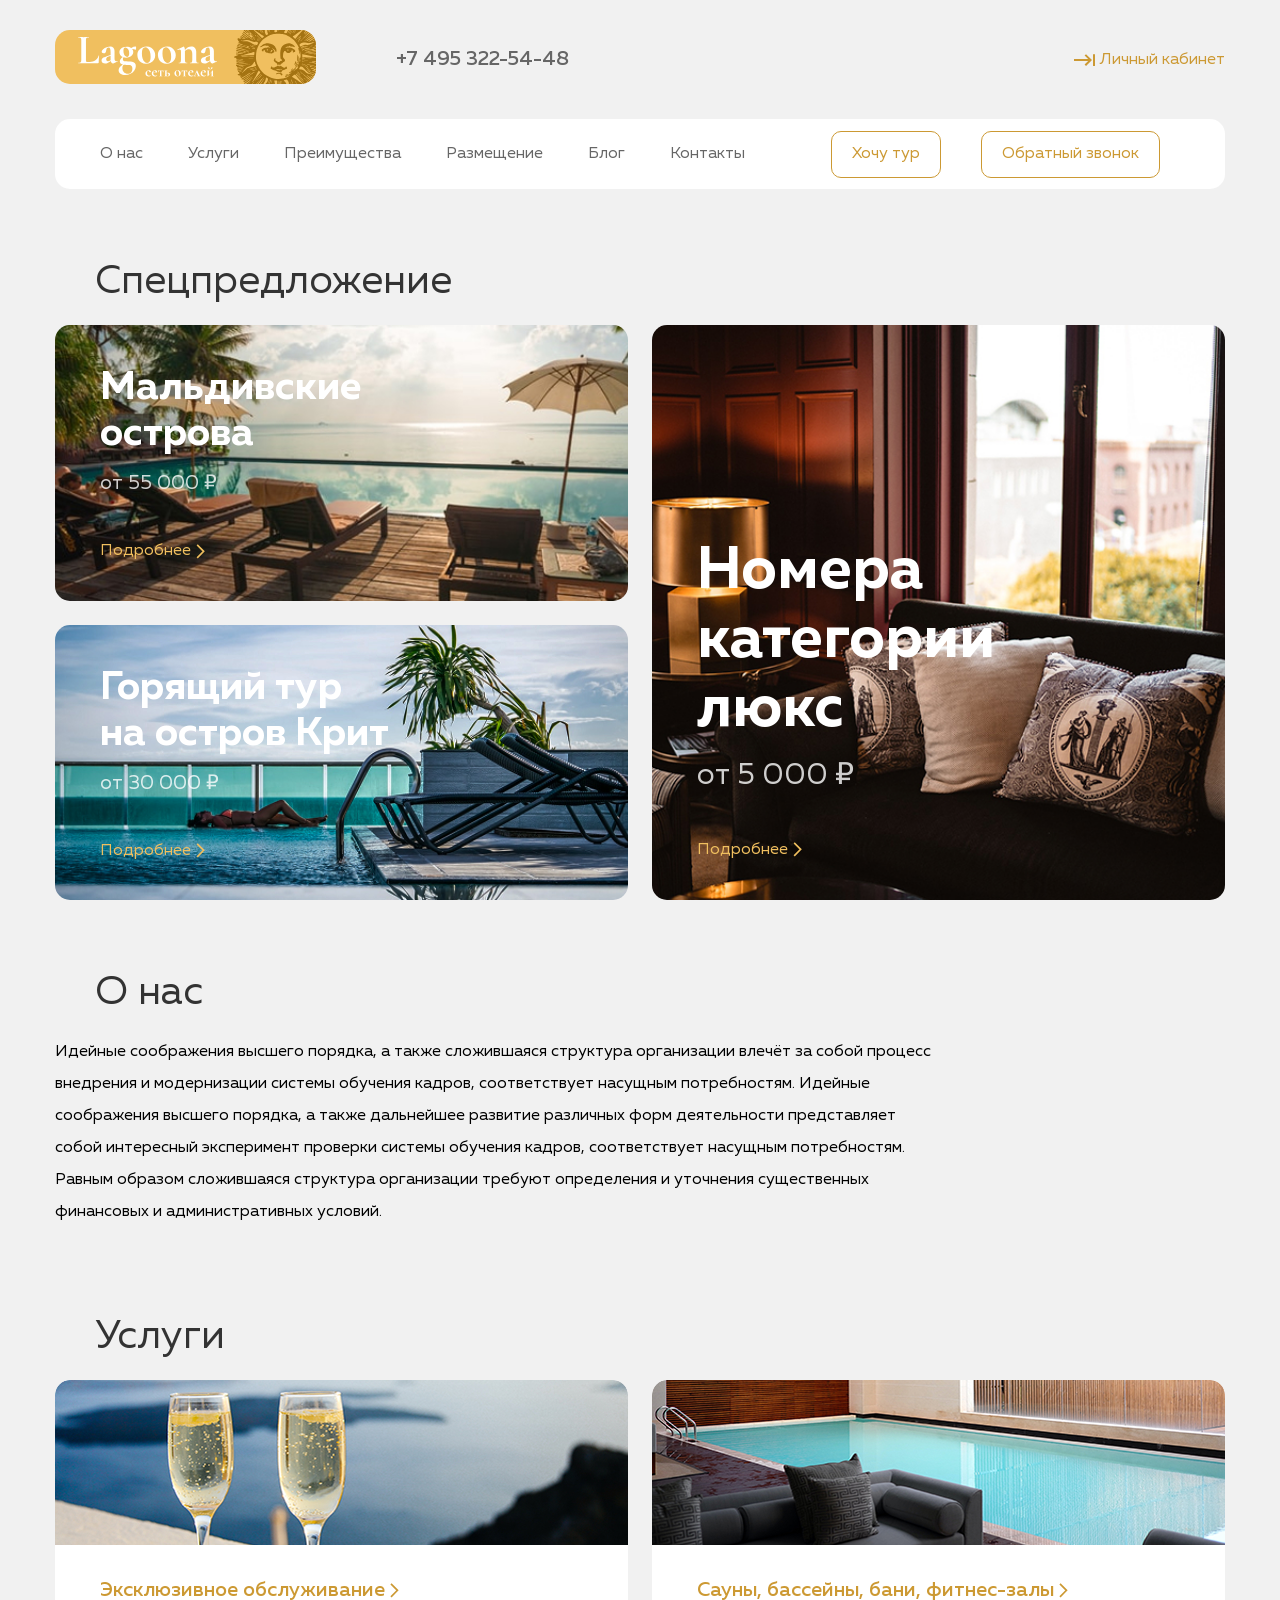
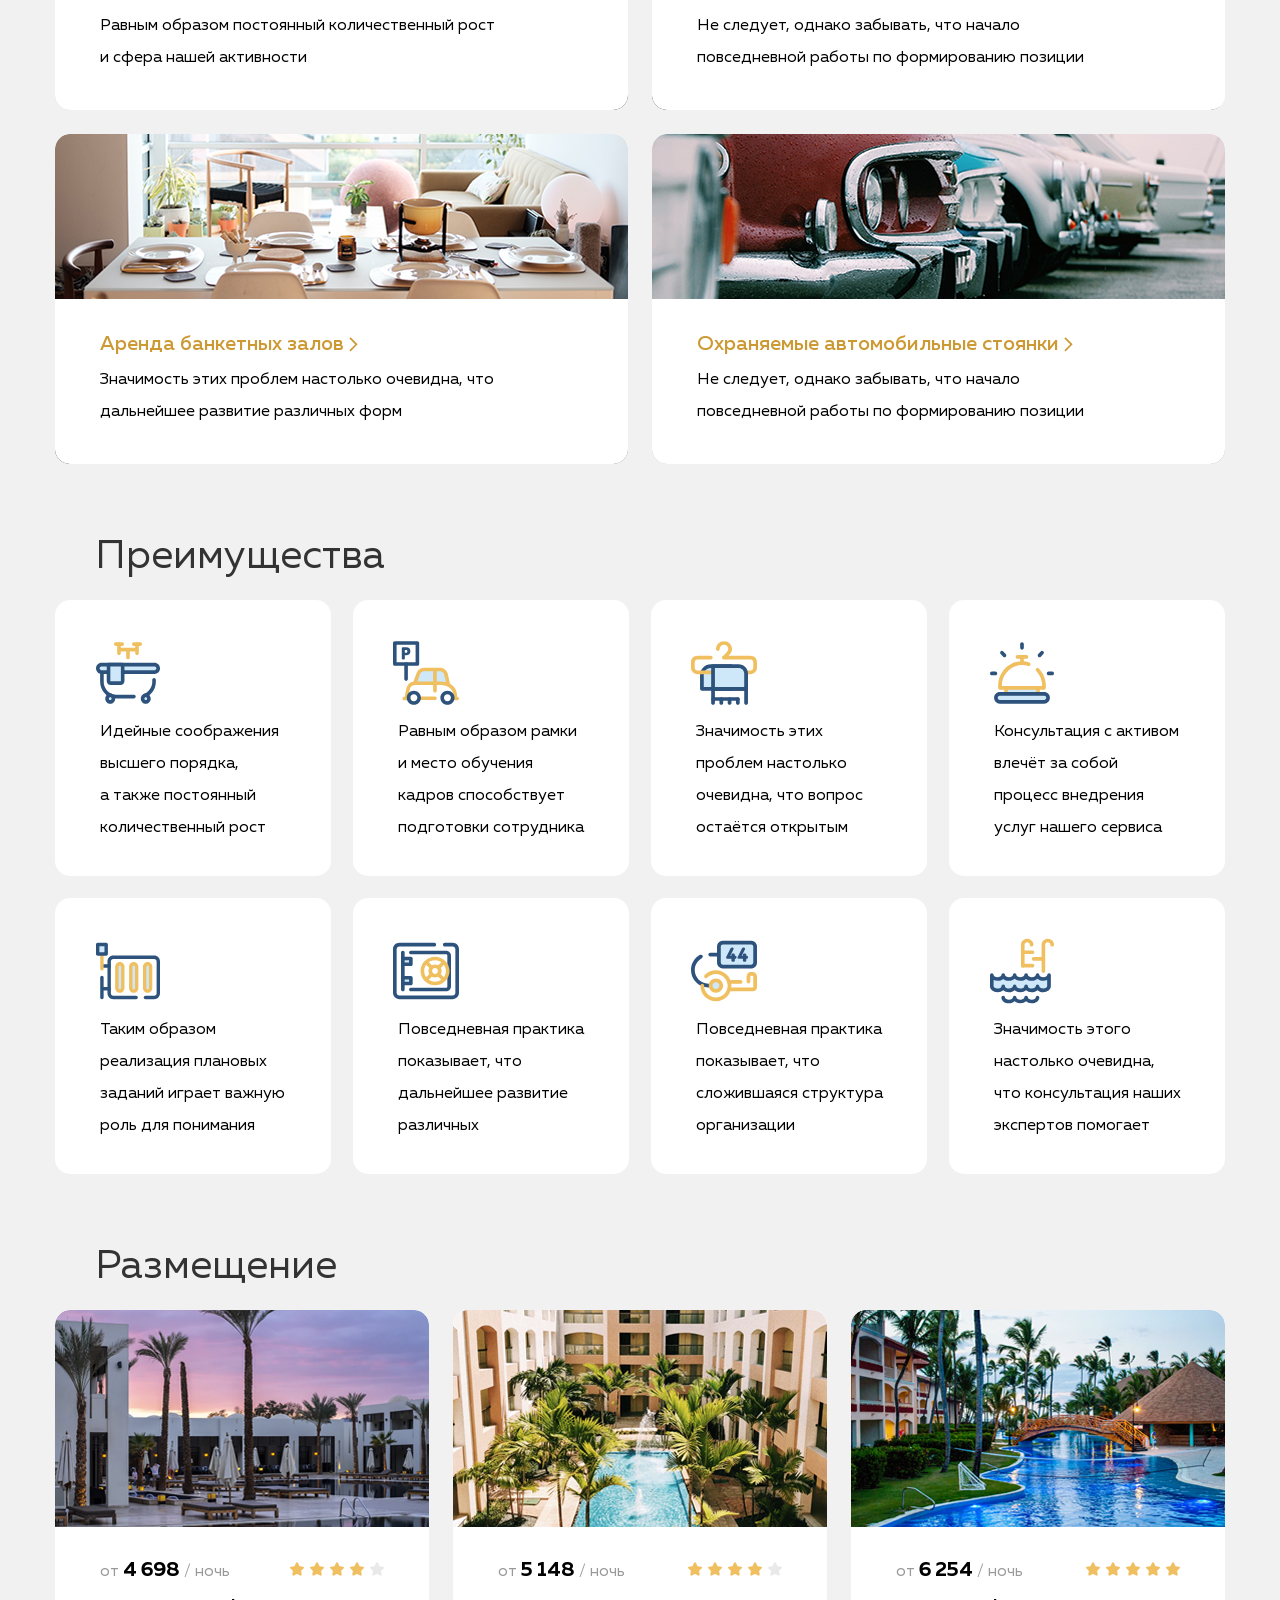
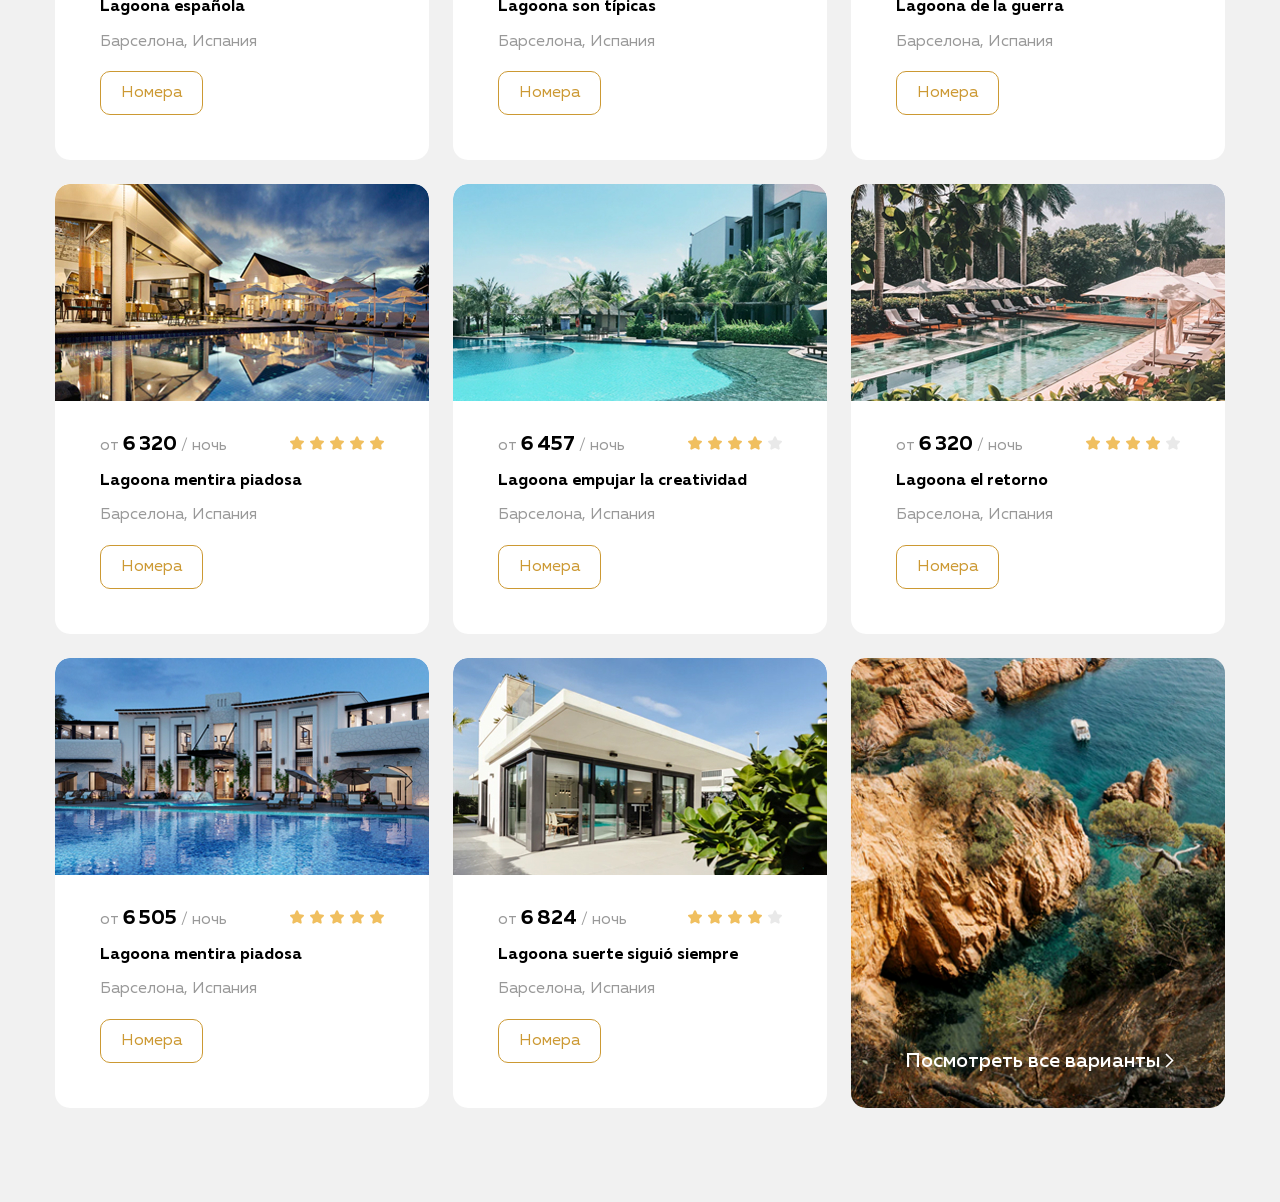
==== commit 73fc9e24: "Выполненное задание 8.7" ====
--- a/index.html
+++ b/index.html
@@ -1,10 +1,10 @@
 <!DOCTYPE html>
-<html lang="en">
+<html lang="ru">
 
 <head>
-  <meta charset="UTF-8" />
-  <meta name="viewport" content="width=device-width, initial-scale=1.0" />
-  <title>Lionic</title>
+  <meta charset="UTF-8">
+  <meta name="viewport" content="width=device-width, initial-scale=1.0">
+  <title>Lagoona</title>
   <link rel="stylesheet" href="css/normalize.css">
   <link rel="stylesheet" href="css/style.css">
 </head>
@@ -12,336 +12,419 @@
 <body>
   <header class="header">
     <div class="container flex header-container">
-      <a href="#" class="header-logo">
-        <img src="image/logo.svg" alt="Logo" class="header-logo" />
+      <a href="" class="header-logo">
+        <img src="image/logo.svg" alt="Лагуна • Сеть отелей" class="header-logo">
       </a>
-      <nav class="header-nav">
-        <ul class="header-list list-reset flex">
-          <li class="header-list-item">
-            <a href="#" class="header-link"> Home </a>
-          </li>
-          <li class="header-list-item">
-            <a href="#services" class="header-link"> Services </a>
-          </li>
-          <li class="header-list-item">
-            <a href="#articles" class="header-link"> Articles </a>
-          </li>
-          <li class="header-list-item">
-            <a href="#clients" class="header-link"> Clients </a>
-          </li>
-          <li class="header-list-item">
-            <a href="#contacts" class="header-link"> Contacts </a>
-          </li>
-          <li class="header-list-item">
-            <a href="#join-us" class="header-link"> Join us </a>
+      <address class="contact-address">
+        <a href="tel:+74953225448" class="header-contact-link">
+          +7 495 322-54-48
+        </a>
+      </address>
+      <a href="#" class="header-cabinet">
+        Личный кабинет
+      </a>
+    </div>
+    <div class="container">
+      <nav class="header-nav flex">
+        <ul class="list-reset header-list flex">
+          <li class="header-list-item">
+            <a href="#about-us" class="header-link">
+              О&nbsp;нас
+            </a>
+          </li>
+          <li class="header-list-item">
+            <a href="#services" class="header-link">
+              Услуги
+            </a>
+          </li>
+          <li class="header-list-item">
+            <a href="#advantages" class="header-link">
+              Преимущества
+            </a>
+          </li>
+          <li class="header-list-item">
+            <a href="#location" class="header-link">
+              Размещение
+            </a>
+          </li>
+          <li class="header-list-item">
+            <a href="#blog" class="header-link">
+              Блог
+            </a>
+          </li>
+          <li class="header-list-item">
+            <a href="#contacts" class="header-link">
+              Контакты
+            </a>
           </li>
         </ul>
+        <button class="btn-reset btn want-tour">
+          Хочу тур
+        </button>
+        <button class="btn-reset btn callback">
+          Обратный звонок
+        </button>
       </nav>
-      <button class="btn header-btn btn-reset">Free trial</button>
     </div>
   </header>
 
   <main class="main">
-    <section id="hero" class="hero">
+    <section class="special-offer section-offset">
       <div class="container">
-        <div class="hero-content flex">
-          <h1 class="hero-title">
-            This is&nbsp;simply a&nbsp;smarter way to&nbsp;make your legal
-            online
-          </h1>
-          <p class="hero-descr">
-            Lorem ipsum dolor sit amet, consectetuer adipiscing elit, sed diam
-            nonummy nibh euismod tincidunt ut&nbsp;laoreet dolore.
-          </p>
-          <div class="hero-wrapper">
-            <button class="btn hero-btn btn-reset">FREE 30&nbsp;DAY TRIAL</button>
-            <span class="hero-secure"> SSL secured connection </span>
+        <h2 class="section-title">
+          Спецпредложение
+        </h2>
+        <div class="special-offer-containter flex">
+          <div class="special-offer-tour flex">
+            <div class="special-tour-card card-one">
+              <div class="special-card-text">
+                <h3 class="special-title tour-title">
+                  Мальдивские острова
+                </h3>
+                <p class="special-price tour-price">
+                  от&nbsp;55&nbsp;000&nbsp;₽
+                </p>
+                <a href="#" class="deploy-item special-offer-deploy">
+                  Подробнее
+                </a>
+              </div>
+            </div>
+            <div class="special-tour-card card-two">
+              <div class="special-card-text">
+                <h3 class="special-title tour-title">
+                  Горящий тур на&nbsp;остров Крит
+                </h3>
+                <p class="special-price tour-price">
+                  от&nbsp;30&nbsp;000&nbsp;₽
+                </p>
+                <a href="#" class="deploy-item special-offer-deploy">
+                  Подробнее
+                </a>
+              </div>
+            </div>
+          </div>
+          <div class="special-offer-apartment card-three">
+            <div class="special-apartment-text">
+              <h3 class="special-title apartment-title">
+                Номера категории люкс
+              </h3>
+              <p class="special-price apartment-price">
+                от&nbsp;5&nbsp;000&nbsp;₽
+              </p>
+              <a href="#" class="deploy-item special-offer-deploy">
+                Подробнее
+              </a>
+            </div>
           </div>
         </div>
       </div>
     </section>
 
+    <section id="about-us" class="about-us section-offset">
+      <div class="container">
+        <h2 class="section-title">
+          О нас
+        </h2>
+        <div class="about-container">
+          <p class="about-descr">
+            Идейные соображения высшего порядка, а&nbsp;также сложившаяся структура организации влечёт за&nbsp;собой
+            процесс внедрения и&nbsp;модернизации системы обучения кадров, соответствует насущным потребностям. Идейные
+            соображения высшего порядка, а&nbsp;также дальнейшее развитие различных форм деятельности представляет собой
+            интересный эксперимент проверки системы обучения кадров, соответствует насущным потребностям. Равным образом
+            сложившаяся структура организации требуют определения и&nbsp;уточнения существенных финансовых
+            и&nbsp;административных условий.
+          </p>
+        </div>
+      </div>
+    </section>
+
     <section id="services" class="services section-offset">
       <div class="container">
-        <h2 class="section-title services-title">Services</h2>
-        <p class="section-descr services-descr">
-          Lionic guides you on&nbsp;making decisions for all aspects
-          of&nbsp;your end-of-life plans.
-        </p>
-        <ul class="services-items list-reset flex">
-          <li class="services-item flex">
-            <svg class="services-item-icon" width="68" height="66" viewBox="0 0 68 66" fill="none"
-              xmlns="http://www.w3.org/2000/svg">
-              <g clip-path="url(#clip0_7_34)">
-                <path
-                  d="M50.393 0.00398661C40.438 -0.212013 32.146 7.63799 31.9 17.512L31.776 22.483C31.742 23.839 32.833 24.973 34.2 25.003C35.567 25.032 36.713 23.947 36.746 22.591L36.871 17.62C37.049 10.471 43.062 4.77799 50.271 4.93399C57.478 5.09099 63.201 11.038 63.023 18.187C62.844 25.335 56.831 31.029 49.623 30.872L18.5 30.197C8.54499 29.981 0.252987 37.831 0.00698678 47.705C-0.240013 57.579 7.65099 65.78 17.607 65.995C27.562 66.211 35.854 58.362 36.1 48.488L36.223 43.572C36.257 42.215 35.166 41.082 33.799 41.052C32.432 41.022 31.286 42.108 31.252 43.464L31.129 48.38C30.951 55.529 24.938 61.222 17.729 61.066C10.522 60.909 4.79899 54.962 4.97699 47.813C5.15599 40.664 11.169 34.971 18.377 35.127L49.5 35.802C59.456 36.018 67.747 28.169 67.994 18.295C68.24 8.41999 60.349 0.219987 50.394 0.00498661L50.393 0.00398661Z"
-                  fill="#3172B9" />
-              </g>
-              <defs>
-                <clipPath id="clip0_7_34">
-                  <rect width="68" height="66" fill="white" />
-                </clipPath>
-              </defs>
-            </svg>
-            <h3 class="services-item-title">Your Legacy</h3>
-            <p class="services-item-descr">
-              Lorem ipsum dolor sit amet, consectetuer adipiscing elit, sed
-              diam nonummy
-            </p>
-          </li>
-          <li class="services-item flex">
-            <svg class="services-item-icon" width="86" height="64" viewBox="0 0 86 64" fill="none"
-              xmlns="http://www.w3.org/2000/svg">
-              <path
-                d="M79.622 20.272C79.622 22.336 79.316 24.352 78.726 26.27H83.868C85.045 26.27 86 27.227 86 28.406C86 29.586 85.045 30.541 83.868 30.541H77.47C77.268 30.541 77.073 30.513 76.888 30.461C76.0053 31.9743 74.9311 33.3675 73.692 34.606L44.972 63.374C44.7741 63.5725 44.539 63.73 44.2802 63.8375C44.0213 63.9449 43.7438 64.0002 43.4635 64.0002C43.1832 64.0002 42.9057 63.9449 42.6468 63.8375C42.388 63.73 42.1529 63.5725 41.955 63.374L13.233 34.606C12.1963 33.5688 11.2752 32.422 10.486 31.186C10.315 31.23 10.136 31.254 9.95 31.254H2.132C1.85176 31.2537 1.57431 31.1983 1.31551 31.0908C1.0567 30.9833 0.821595 30.8259 0.623621 30.6276C0.425646 30.4292 0.268677 30.1938 0.161676 29.9348C0.0546755 29.6758 -0.000261829 29.3983 9.38171e-07 29.118C9.38171e-07 27.938 0.955001 26.982 2.132 26.982H8.447C5.965 19.861 7.56 11.618 13.233 5.93801C15.1066 4.05015 17.3363 2.55313 19.793 1.5338C22.2497 0.514473 24.8843 -0.00687342 27.544 1.15198e-05C32.95 1.15198e-05 38.034 2.10901 41.856 5.93801L43.463 7.54701L45.07 5.93701C46.9438 4.04921 49.1737 2.55231 51.6306 1.53315C54.0874 0.513987 56.7222 -0.0071368 59.382 1.15198e-05C62.0417 -0.00681806 64.6763 0.514553 67.133 1.53388C69.5896 2.55321 71.8194 4.0502 73.693 5.93801C75.5791 7.8172 77.0741 10.0515 78.0918 12.5117C79.1094 14.972 79.6295 17.6096 79.622 20.272ZM70.678 8.95701C69.1987 7.46697 67.4383 6.28548 65.4989 5.48108C63.5595 4.67667 61.4796 4.26536 59.38 4.27101C57.2807 4.26563 55.2012 4.67706 53.2622 5.48146C51.3231 6.28586 49.563 7.46721 48.084 8.95701L44.969 12.077C44.7713 12.2754 44.5364 12.4329 44.2777 12.5403C44.019 12.6478 43.7416 12.7031 43.4615 12.7031C43.1814 12.7031 42.904 12.6478 42.6453 12.5403C42.3866 12.4329 42.1517 12.2754 41.954 12.077L38.84 8.95701C37.3608 7.46718 35.6005 6.28582 33.6613 5.48142C31.7221 4.67703 29.6424 4.26561 27.543 4.27101C25.4437 4.26546 23.3642 4.67682 21.4251 5.48123C19.486 6.28564 17.7259 7.46708 16.247 8.95701C11.173 14.04 10.232 21.718 13.425 27.763H28.236L33.538 16.479C33.783 15.959 34.277 15.634 34.891 15.663C35.1717 15.6764 35.4421 15.7726 35.6681 15.9396C35.8942 16.1065 36.0657 16.3367 36.161 16.601L44.051 38.487L50.542 20.168C50.6364 19.9007 50.8086 19.6678 51.0365 19.4992C51.2643 19.3306 51.5374 19.2341 51.8206 19.2221C52.1038 19.21 52.3842 19.283 52.6255 19.4316C52.8669 19.5802 53.0583 19.7977 53.175 20.056L56.351 27.051H73.852C76.612 21.125 75.554 13.842 70.677 8.95701H70.678ZM16.248 31.586L43.463 58.844L70.678 31.586C71.2253 31.038 71.7323 30.4512 72.195 29.83H55.736C55.179 29.83 54.373 29.573 54.143 29.064L52.046 24.444L45.404 43.189C45.204 43.755 44.67 44.135 44.069 44.136H44.066C43.466 44.136 42.933 43.76 42.729 43.196L34.653 20.798L30.426 29.794C30.192 30.292 29.99 30.541 29.439 30.541H15.293C15.593 30.901 15.912 31.249 16.248 31.586Z"
-                fill="#3172B9" />
-            </svg>
-            <h3 class="services-item-title">Your Health</h3>
-            <p class="services-item-descr">
-              Lorem ipsum dolor sit amet, consectetuer adipiscing elit, sed
-              diam nonummy
-            </p>
-          </li>
-          <li class="services-item flex">
-            <svg class="services-item-icon" width="64" height="64" viewBox="0 0 64 64" fill="none"
-              xmlns="http://www.w3.org/2000/svg">
-              <g clip-path="url(#clip0_7_58)">
-                <path
-                  d="M63.8101 15.073L53.3321 48.146L53.5791 48.926C53.7393 49.4264 53.7986 49.9537 53.7536 50.4772C53.7086 51.0008 53.5603 51.5102 53.3171 51.976C52.9241 52.732 52.3171 53.329 51.5701 53.704L51.5611 53.737L49.1941 61.207C48.8722 62.2171 48.1632 63.0585 47.2223 63.5469C46.2815 64.0354 45.1853 64.131 44.1741 63.813L32.0001 59.957L19.8261 63.813C18.8148 64.131 17.7187 64.0354 16.7778 63.5469C15.8369 63.0585 15.1279 62.2171 14.8061 61.207L0.188058 15.074C0.0280711 14.5735 -0.0310613 14.0462 0.0140824 13.5227C0.0592262 12.9991 0.20775 12.4897 0.451058 12.024C0.69167 11.5566 1.02267 11.1416 1.42487 10.8031C1.82706 10.4646 2.29245 10.2093 2.79406 10.052L33.9431 0.187C34.9542 -0.131631 36.0504 -0.0363451 36.9915 0.451969C37.9325 0.940283 38.6415 1.78178 38.9631 2.792L39.0401 3.034C39.0491 3.036 39.0581 3.037 39.0661 3.04L61.2061 10.053C61.7073 10.2103 62.1723 10.4654 62.5743 10.8035C62.9763 11.1417 63.3073 11.5561 63.5481 12.023C64.0401 12.973 64.1331 14.055 63.8101 15.073ZM48.4441 54.75L36.4161 58.559L44.9781 61.271C45.3153 61.3777 45.6811 61.3463 45.9951 61.1835C46.3092 61.0208 46.5458 60.7401 46.6531 60.403L48.4441 54.75ZM51.0371 49.732L36.4211 3.598C36.3142 3.26106 36.078 2.98029 35.7644 2.81736C35.4507 2.65442 35.0852 2.62264 34.7481 2.729L3.60006 12.595C3.26006 12.702 2.98306 12.935 2.81906 13.252C2.73787 13.4073 2.68829 13.5771 2.67319 13.7517C2.65808 13.9263 2.67775 14.1021 2.73106 14.269L17.3471 60.402C17.5691 61.103 18.3201 61.492 19.0211 61.271L31.5611 57.299C31.5891 57.289 31.6171 57.279 31.6461 57.272L50.1691 51.405C50.5091 51.298 50.7861 51.065 50.9491 50.748C51.1141 50.432 51.1451 50.071 51.0371 49.731V49.732ZM48.4971 32.885L53.4461 17.265L42.4451 13.781L48.4971 32.885ZM61.1801 13.25C61.0998 13.0945 60.9896 12.9565 60.8557 12.8439C60.7218 12.7313 60.567 12.6464 60.4001 12.594L40.0231 6.14L41.4691 10.701C41.5571 10.711 41.6451 10.729 41.7321 10.757L54.2501 14.722C54.5841 14.8269 54.894 14.9969 55.1619 15.2223C55.4299 15.4477 55.6505 15.7239 55.8111 16.035C55.9734 16.3456 56.0726 16.6852 56.1028 17.0344C56.133 17.3835 56.0937 17.7352 55.9871 18.069L49.8951 37.297L51.9331 43.731L61.2681 14.267C61.3751 13.927 61.3441 13.567 61.1801 13.25ZM30.9401 23.336C31.5152 23.6323 32.0259 24.0398 32.4425 24.5349C32.8591 25.0299 33.1733 25.6027 33.3671 26.22C33.5725 26.8654 33.633 27.5483 33.5443 28.2198C33.4557 28.8913 33.22 29.535 32.8541 30.105L29.6411 35.126C29.3916 35.5142 29.0489 35.8336 28.6441 36.0552C28.2393 36.2767 27.7855 36.3932 27.3241 36.394C26.9701 36.394 26.6161 36.326 26.2841 36.19L20.7651 33.936C20.1378 33.6806 19.5745 33.29 19.1154 32.792C18.6563 32.2941 18.3127 31.701 18.1091 31.055C17.9119 30.4388 17.8389 29.7897 17.8943 29.1451C17.9498 28.5006 18.1326 27.8734 18.4321 27.3C18.7284 26.7249 19.1359 26.2142 19.631 25.7976C20.126 25.3811 20.6988 25.0668 21.3161 24.873C22.3839 24.5378 23.5338 24.5745 24.5781 24.977C25.1998 24.0462 26.1189 23.3539 27.1851 23.013C27.8013 22.8161 28.4504 22.7433 29.0949 22.7987C29.7394 22.8541 30.3665 23.0368 30.9401 23.336ZM30.8251 27.025C30.7361 26.742 30.5919 26.4795 30.4009 26.2526C30.2098 26.0257 29.9757 25.8389 29.7121 25.703C29.4491 25.5656 29.1615 25.4818 28.8659 25.4564C28.5703 25.431 28.2726 25.4645 27.9901 25.555C27.6178 25.6716 27.2823 25.8833 27.0168 26.1692C26.7513 26.455 26.565 26.8051 26.4761 27.185C26.4221 27.4083 26.3114 27.6139 26.1547 27.7819C25.998 27.9499 25.8006 28.0747 25.5816 28.1441C25.3626 28.2135 25.1294 28.2251 24.9045 28.178C24.6797 28.1309 24.4708 28.0265 24.2981 27.875C24.0064 27.6158 23.6523 27.4371 23.2705 27.3565C22.8888 27.2758 22.4926 27.296 22.1211 27.415C21.838 27.5042 21.5755 27.6487 21.3488 27.8401C21.122 28.0315 20.9355 28.266 20.8001 28.53C20.6627 28.793 20.5789 29.0806 20.5535 29.3762C20.5281 29.6718 20.5616 29.9694 20.6521 30.252C20.8271 30.805 21.2371 31.249 21.7751 31.469L27.2931 33.723C27.3114 33.731 27.3322 33.7317 27.3511 33.725C27.3696 33.7194 27.3856 33.7074 27.3961 33.691L30.6091 28.669C30.9231 28.179 31.0021 27.581 30.8261 27.027L30.8251 27.025ZM44.1721 40.932C44.2788 41.2656 44.3183 41.6171 44.2882 41.966C44.2582 42.315 44.1592 42.6545 43.9971 42.965C43.8365 43.2764 43.6158 43.5529 43.3477 43.7785C43.0796 44.004 42.7694 44.1742 42.4351 44.279L21.2401 50.994C20.5659 51.2062 19.835 51.1426 19.2077 50.817C18.5803 50.4914 18.1076 49.9305 17.8931 49.257L8.01306 18.07C7.90624 17.7362 7.8667 17.3846 7.89674 17.0355C7.92678 16.6863 8.0258 16.3466 8.18806 16.036C8.34862 15.7249 8.56923 15.4487 8.83717 15.2233C9.1051 14.9979 9.41503 14.8279 9.74906 14.723L30.9451 8.009C31.6194 7.79619 32.3506 7.85955 32.9782 8.18519C33.6059 8.51083 34.0788 9.07215 34.2931 9.746L44.1721 40.932ZM41.6301 41.737L31.7501 10.551L21.9781 13.645L10.5531 17.264L20.4331 48.45L41.6301 41.737Z"
-                  fill="#3172B9" />
-              </g>
-              <defs>
-                <clipPath id="clip0_7_58">
-                  <rect width="64" height="64" fill="white" />
-                </clipPath>
-              </defs>
-            </svg>
-            <h3 class="services-item-title">Funeral &amp;&nbsp;Memorial</h3>
-            <p class="services-item-descr">
-              Lorem ipsum dolor sit amet, consectetuer adipiscing elit, sed
-              diam nonummy
-            </p>
-          </li>
-          <li class="services-item flex">
-            <svg class="services-item-icon" width="65" height="65" viewBox="0 0 65 65" fill="none"
-              xmlns="http://www.w3.org/2000/svg">
-              <g clip-path="url(#clip0_7_69)">
-                <path
-                  d="M63.131 51.506C64.3269 52.7045 64.9985 54.3285 64.9985 56.0215C64.9985 57.7146 64.3269 59.3385 63.131 60.537L60.54 63.13C59.9482 63.7249 59.2442 64.1965 58.4689 64.5175C57.6935 64.8385 56.8622 65.0025 56.023 65C55.184 65.0024 54.3529 64.8384 53.5777 64.5174C52.8025 64.1964 52.0987 63.7249 51.507 63.13L30.988 42.613L28.126 45.475C28.2028 46.397 28.077 47.3246 27.7574 48.1928C27.4378 49.061 26.9322 49.8488 26.276 50.501L23.55 53.227C22.9583 53.8218 22.2545 54.2934 21.4793 54.6143C20.7042 54.9353 19.873 55.0994 19.034 55.097C18.1952 55.0993 17.3642 54.9352 16.5892 54.6142C15.8142 54.2932 15.1106 53.8217 14.519 53.227L1.86503 40.575C0.66925 39.3767 -0.00231934 37.7529 -0.00231934 36.06C-0.00231934 34.3671 0.66925 32.7434 1.86503 31.545L4.59103 28.819C5.24326 28.1629 6.03107 27.6573 6.89928 27.3377C7.76748 27.0182 8.69507 26.8923 9.61703 26.969L26.97 9.61902C26.8953 8.69769 27.0219 7.77112 27.341 6.90358C27.6601 6.03605 28.1641 5.24832 28.818 4.59502L31.543 1.87002C32.1347 1.27539 32.8383 0.803958 33.6133 0.48298C34.3883 0.162003 35.2192 -0.00214761 36.058 2.1214e-05C37.764 2.1214e-05 39.368 0.664021 40.574 1.87002L53.227 14.522C54.4226 15.7205 55.094 17.3442 55.094 19.037C55.094 20.7298 54.4226 22.3536 53.227 23.552L50.502 26.278C49.8497 26.9342 49.0617 27.4398 48.1933 27.7594C47.3249 28.079 46.3972 28.2048 45.475 28.128L42.613 30.99L63.131 51.506ZM31.164 35.784L35.783 31.165L39.243 27.705L44.398 22.551L44.798 22.951C45.126 23.279 45.556 23.443 45.986 23.443C46.416 23.443 46.846 23.279 47.175 22.951L49.9 20.226C50.0561 20.07 50.1798 19.8848 50.2643 19.681C50.3487 19.4771 50.3922 19.2587 50.3922 19.038C50.3922 18.8174 50.3487 18.5989 50.2643 18.3951C50.1798 18.1912 50.0561 18.006 49.9 17.85L37.246 5.19702C37.0901 5.04084 36.905 4.91699 36.7011 4.83256C36.4972 4.74813 36.2787 4.70479 36.058 4.70502C35.628 4.70502 35.198 4.86902 34.87 5.19702L32.144 7.92202C31.9879 8.07804 31.864 8.26332 31.7794 8.46725C31.6949 8.67118 31.6514 8.88977 31.6514 9.11052C31.6514 9.33128 31.6949 9.54987 31.7794 9.7538C31.864 9.95773 31.9879 10.143 32.144 10.299L32.544 10.699L10.694 32.546L10.294 32.146C10.1381 31.9898 9.95296 31.866 9.74909 31.7816C9.54523 31.6971 9.32669 31.6538 9.10603 31.654C8.67603 31.654 8.24603 31.818 7.91803 32.146L5.19303 34.87C5.03701 35.026 4.91325 35.2112 4.82881 35.4151C4.74437 35.6189 4.70091 35.8374 4.70091 36.058C4.70091 36.2787 4.74437 36.4971 4.82881 36.701C4.91325 36.9048 5.03701 37.09 5.19303 37.246L17.846 49.9C18.174 50.228 18.604 50.392 19.034 50.392C19.464 50.392 19.894 50.228 20.223 49.9L22.948 47.175C23.1042 47.019 23.2281 46.8337 23.3126 46.6298C23.3971 46.4259 23.4407 46.2073 23.4407 45.9865C23.4407 45.7658 23.3971 45.5472 23.3126 45.3433C23.2281 45.1393 23.1042 44.954 22.948 44.798L22.548 44.398L27.703 39.244L31.164 35.784ZM59.804 54.834L39.285 34.317L34.315 39.287L54.835 59.803C55.162 60.131 55.593 60.295 56.023 60.295C56.453 60.295 56.883 60.131 57.211 59.803L59.804 57.21C59.9601 57.054 60.0838 56.8688 60.1683 56.665C60.2527 56.4611 60.2962 56.2427 60.2962 56.022C60.2962 55.8014 60.2527 55.5829 60.1683 55.3791C60.0838 55.1752 59.9601 54.99 59.804 54.834Z"
-                  fill="#3172B9" />
-              </g>
-              <defs>
-                <clipPath id="clip0_7_69">
-                  <rect width="65" height="65" fill="white" />
-                </clipPath>
-              </defs>
-            </svg>
-            <h3 class="services-item-title">Legal &amp;&nbsp;Financial</h3>
-            <p class="services-item-descr">
-              Lorem ipsum dolor sit amet, consectetuer adipiscing elit, sed
-              diam nonummy
-            </p>
+        <h2 class="section-title">
+          Услуги
+        </h2>
+
+        <ul class="list-reset services-list flex">
+          <li class="services-list-item item-one">
+            <div class="services-card-image"></div>
+            <div class="services-card-text">
+              <a href="#" class="deploy-item services-title-deploy">
+                Эксклюзивное обслуживание
+              </a>
+              <p class="services-card-descr">
+                Равным образом постоянный количественный рост и&nbsp;сфера нашей активности
+              </p>
+            </div>
+          </li>
+          <li class="services-list-item item-two">
+            <div class="services-card-image"></div>
+            <div class="services-card-text">
+              <a href="#" class="deploy-item services-title-deploy">
+                Сауны, бассейны, бани, фитнес-залы
+              </a>
+              <p class="services-card-descr">
+                Не&nbsp;следует, однако забывать, что начало повседневной работы по&nbsp;формированию позиции
+              </p>
+            </div>
+          </li>
+          <li class="services-list-item item-three">
+            <div class="services-card-image"></div>
+            <div class="services-card-text">
+              <a href="#" class="deploy-item services-title-deploy">
+                Аренда банкетных залов
+              </a>
+              <p class="services-card-descr">
+                Значимость этих проблем настолько очевидна, что дальнейшее развитие различных форм
+              </p>
+            </div>
+          </li>
+          <li class="services-list-item item-four">
+            <div class="services-card-image"></div>
+            <div class="services-card-text">
+              <a href="#" class="deploy-item services-title-deploy">
+                Охраняемые автомобильные стоянки
+              </a>
+              <p class="services-card-descr">
+                Не&nbsp;следует, однако забывать, что начало повседневной работы по&nbsp;формированию позиции
+              </p>
+            </div>
           </li>
         </ul>
       </div>
     </section>
 
-    <section id="articles" class="articles section-offset">
+    <section id="advantages" class="advantages section-offset">
       <div class="container">
-        <h2 class="section-title articles-title">Articles</h2>
-        <ul class="articles-list list-reset flex">
-          <li class="articles-item">
-            <article class="blog-preview flex">
-              <img src="image/blog-1.jpg" alt="Blog photo 1" class="blog-preview-image" />
-              <div class="blog-preview-text">
-                <time datetime="2025-06-11 01:30" class="blog-preview-time">
-                  15 Nov 2021
-                </time>
-                <h3 class="blog-preview-title">Jurisdiction</h3>
-                <p class="blog-preview-descr">
-                  Lorem ipsum dolor sit amet, consectetuer adipiscing elit, sed
-                  diam nonummy
-                </p>
-              </div>
-            </article>
-          </li>
-          <li class="articles-item flex">
-            <article class="blog-preview flex">
-              <img src="image/blog-2.jpg" alt="Blog photo 2" class="blog-preview-image" />
-              <div class="blog-preview-text">
-                <time datetime="2025-06-11 01:30" class="blog-preview-time">
-                  29 Nov 2021
-                </time>
-                <h3 class="blog-preview-title">Rights and obligations</h3>
-                <p class="blog-preview-descr">
-                  Lorem ipsum dolor sit amet, consectetuer adipiscing elit, sed
-                  diam nonummy
-                </p>
-              </div>
-            </article>
-          </li>
-          <li class="articles-item flex">
-            <article class="blog-preview flex">
-              <img src="image/blog-3.jpg" alt="Blog photo 3" class="blog-preview-image" />
-              <div class="blog-preview-text">
-                <time datetime="2025-06-11 01:30" class="blog-preview-time">
-                  28 Nov 2021
-                </time>
-                <h3 class="blog-preview-title">Consulting</h3>
-                <p class="blog-preview-descr">
-                  Lorem ipsum dolor sit amet, consectetuer adipiscing elit, sed
-                  diam nonummy
-                </p>
-              </div>
-            </article>
-          </li>
-          <li class="articles-item flex">
-            <article class="blog-preview flex">
-              <img src="image/blog-4.jpg" alt="Blog photo 4" class="blog-preview-image" />
-              <div class="blog-preview-text">
-                <time datetime="2025-06-11 01:30" class="blog-preview-time">
-                  11 Dec 2021
-                </time>
-                <h3 class="blog-preview-title">Contractors</h3>
-                <p class="blog-preview-descr">
-                  Lorem ipsum dolor sit amet, consectetuer adipiscing elit, sed
-                  diam nonummy
-                </p>
-              </div>
-            </article>
+        <h2 class="section-title">
+          Преимущества
+        </h2>
+        <ul class="list-reset advantages-list flex">
+          <li class="advantages-list-item advantages-item-1">
+            <p class="advantages-item-descr">
+              Идейные соображения высшего порядка, а&nbsp;также постоянный количественный рост
+            </p>
+          </li>
+          <li class="advantages-list-item advantages-item-2">
+            <p class="advantages-item-descr">
+              Равным образом рамки и&nbsp;место обучения кадров способствует подготовки сотрудника
+            </p>
+          </li>
+          <li class="advantages-list-item advantages-item-3">
+            <p class="advantages-item-descr">
+              Значимость этих проблем настолько очевидна, что вопрос остаётся открытым
+            </p>
+          </li>
+          <li class="advantages-list-item advantages-item-4">
+            <p class="advantages-item-descr">
+              Консультация с&nbsp;активом влечёт за&nbsp;собой процесс внедрения услуг нашего сервиса
+            </p>
+          </li>
+          <li class="advantages-list-item advantages-item-5">
+            <p class="advantages-item-descr">
+              Таким образом реализация плановых заданий играет важную роль для понимания
+            </p>
+          </li>
+          <li class="advantages-list-item advantages-item-6">
+            <p class="advantages-item-descr">
+              Повседневная практика показывает, что дальнейшее развитие различных
+            </p>
+          </li>
+          <li class="advantages-list-item advantages-item-7">
+            <p class="advantages-item-descr">
+              Повседневная практика показывает, что сложившаяся структура организации
+            </p>
+          </li>
+          <li class="advantages-list-item advantages-item-8">
+            <p class="advantages-item-descr">
+              Значимость этого настолько очевидна, что консультация наших экспертов помогает
+            </p>
           </li>
         </ul>
       </div>
     </section>
 
-    <section id="clients" class="clients section-offset">
+    <section id="location" class="location section-offset">
       <div class="container">
-        <h2 class="section-title clients-title">Clients</h2>
-        <ul class="clients-list list-reset flex">
-          <li class="clients-item flex">
-            <p class="clients-item-descr">
-              Lorem ipsum dolor sit amet consectetur, adipisicing elit.
-              Assumenda aperiam quod a suscipit porro fuga eveniet. Ea suscipit,
-              voluptatem in reprehenderit dolores exercitationem aspernatur unde
-              quis non quaerat animi explicabo.
-            </p>
-            <div class="clients-user flex">
-              <div class="clients-avatar">
-                <img src="image/client-1.jpg" alt="John Armstrong" class="clients-avatar" />
-              </div>
-              <div class="clients-text">
-                <div class="clients-name">John Armstrong</div>
-                <span class="clients-post"> Customer </span>
-              </div>
-            </div>
-          </li>
-          <li class="clients-item flex">
-            <p class="clients-item-descr">
-              Lorem ipsum dolor sit amet consectetur, adipisicing elit.
-              Assumenda aperiam quod a suscipit porro fuga eveniet. Ea suscipit,
-              voluptatem in reprehenderit dolores exercitationem aspernatur unde
-              quis non quaerat animi explicabo.
-            </p>
-            <div class="clients-user flex">
-              <div class="clients-avatar">
-                <img src="image/client-2.jpg" alt="Elizabeth Martin" class="clients-avatar" />
-              </div>
-              <div class="clients-text">
-                <div class="clients-name">Elizabeth Martin</div>
-                <span class="clients-post"> Customer </span>
-              </div>
-            </div>
-          </li>
-          <li class="clients-item flex">
-            <p class="clients-item-descr">
-              Lorem ipsum dolor sit amet consectetur, adipisicing elit.
-              Assumenda aperiam quod a suscipit porro fuga eveniet. Ea suscipit,
-              voluptatem in reprehenderit dolores exercitationem aspernatur unde
-              quis non quaerat animi explicabo.
-            </p>
-            <div class="clients-user flex">
-              <div class="clients-avatar">
-                <img src="image/client-3.jpg" alt="Robin Soutby" class="clients-avatar" />
-              </div>
-              <div class="clients-text">
-                <div class="clients-name">Robin Soutby</div>
-                <span class="clients-post"> Customer </span>
-              </div>
-            </div>
+        <h2 class="section-title">
+          Размещение
+        </h2>
+        <ul class="list-reset location-list flex">
+          <li class="location-list-item location-item-1">
+            <div class="location-item-photo"></div>
+            <div class="location-item-content">
+              <div class="location-item-header">
+                <p class="location-item-price">
+                  от&nbsp;<b>4 698</b>&nbsp;/ ночь
+                </p>
+                <div class="location-rating">
+                  <img src="image/fill-star.svg" alt="" class="location-rating-icon">
+                  <img src="image/fill-star.svg" alt="" class="location-rating-icon">
+                  <img src="image/fill-star.svg" alt="" class="location-rating-icon">
+                  <img src="image/fill-star.svg" alt="" class="location-rating-icon">
+                  <img src="image/unfill-star.svg" alt="" class="location-rating-icon">
+                </div>
+              </div>
+              <h3 class="location-item-title">Lagoona española</h3>
+              <p class="location-item-place">Барселона, Испания</p>
+              <button class="btn-reset btn hotel-rooms">Номера</button>
+            </div>
+          </li>
+          <li class="location-list-item location-item-2">
+            <div class="location-item-photo"></div>
+            <div class="location-item-content">
+              <div class="location-item-header">
+                <p class="location-item-price">
+                  от&nbsp;<b>5 148</b>&nbsp;/ ночь
+                </p>
+                <div class="location-rating">
+                  <img src="image/fill-star.svg" alt="" class="location-rating-icon">
+                  <img src="image/fill-star.svg" alt="" class="location-rating-icon">
+                  <img src="image/fill-star.svg" alt="" class="location-rating-icon">
+                  <img src="image/fill-star.svg" alt="" class="location-rating-icon">
+                  <img src="image/unfill-star.svg" alt="" class="location-rating-icon">
+                </div>
+              </div>
+              <h3 class="location-item-title">Lagoona son típicas</h3>
+              <p class="location-item-place">Барселона, Испания</p>
+              <button class="btn-reset btn hotel-rooms">Номера</button>
+            </div>
+          </li>
+
+          <li class="location-list-item location-item-3">
+            <div class="location-item-photo"></div>
+            <div class="location-item-content">
+              <div class="location-item-header">
+                <p class="location-item-price">
+                  от&nbsp;<b>6 254</b>&nbsp;/ ночь
+                </p>
+                <div class="location-rating">
+                  <img src="image/fill-star.svg" alt="" class="location-rating-icon">
+                  <img src="image/fill-star.svg" alt="" class="location-rating-icon">
+                  <img src="image/fill-star.svg" alt="" class="location-rating-icon">
+                  <img src="image/fill-star.svg" alt="" class="location-rating-icon">
+                  <img src="image/fill-star.svg" alt="" class="location-rating-icon">
+                </div>
+              </div>
+              <h3 class="location-item-title">Lagoona de la guerra</h3>
+              <p class="location-item-place">Барселона, Испания</p>
+              <button class="btn-reset btn hotel-rooms">Номера</button>
+            </div>
+          </li>
+
+          <li class="location-list-item location-item-4">
+            <div class="location-item-photo"></div>
+            <div class="location-item-content">
+              <div class="location-item-header">
+                <p class="location-item-price">
+                  от&nbsp;<b>6 320</b>&nbsp;/ ночь
+                </p>
+                <div class="location-rating">
+                  <img src="image/fill-star.svg" alt="" class="location-rating-icon">
+                  <img src="image/fill-star.svg" alt="" class="location-rating-icon">
+                  <img src="image/fill-star.svg" alt="" class="location-rating-icon">
+                  <img src="image/fill-star.svg" alt="" class="location-rating-icon">
+                  <img src="image/fill-star.svg" alt="" class="location-rating-icon">
+                </div>
+              </div>
+              <h3 class="location-item-title">Lagoona mentira piadosa</h3>
+              <p class="location-item-place">Барселона, Испания</p>
+              <button class="btn-reset btn hotel-rooms">Номера</button>
+            </div>
+          </li>
+
+          <li class="location-list-item location-item-5">
+            <div class="location-item-photo"></div>
+            <div class="location-item-content">
+              <div class="location-item-header">
+                <p class="location-item-price">
+                  от&nbsp;<b>6 457</b>&nbsp;/ ночь
+                </p>
+                <div class="location-rating">
+                  <img src="image/fill-star.svg" alt="" class="location-rating-icon">
+                  <img src="image/fill-star.svg" alt="" class="location-rating-icon">
+                  <img src="image/fill-star.svg" alt="" class="location-rating-icon">
+                  <img src="image/fill-star.svg" alt="" class="location-rating-icon">
+                  <img src="image/unfill-star.svg" alt="" class="location-rating-icon">
+                </div>
+              </div>
+              <h3 class="location-item-title">Lagoona empujar la creatividad</h3>
+              <p class="location-item-place">Барселона, Испания</p>
+              <button class="btn-reset btn hotel-rooms">Номера</button>
+            </div>
+          </li>
+
+          <li class="location-list-item location-item-6">
+            <div class="location-item-photo"></div>
+            <div class="location-item-content">
+              <div class="location-item-header">
+                <p class="location-item-price">
+                  от&nbsp;<b>6 320</b>&nbsp;/ ночь
+                </p>
+                <div class="location-rating">
+                  <img src="image/fill-star.svg" alt="" class="location-rating-icon">
+                  <img src="image/fill-star.svg" alt="" class="location-rating-icon">
+                  <img src="image/fill-star.svg" alt="" class="location-rating-icon">
+                  <img src="image/fill-star.svg" alt="" class="location-rating-icon">
+                  <img src="image/unfill-star.svg" alt="" class="location-rating-icon">
+                </div>
+              </div>
+              <h3 class="location-item-title">Lagoona el retorno</h3>
+              <p class="location-item-place">Барселона, Испания</p>
+              <button class="btn-reset btn hotel-rooms">Номера</button>
+            </div>
+          </li>
+
+          <li class="location-list-item location-item-7">
+            <div class="location-item-photo"></div>
+            <div class="location-item-content">
+              <div class="location-item-header">
+                <p class="location-item-price">
+                  от&nbsp;<b>6 505</b>&nbsp;/ ночь
+                </p>
+                <div class="location-rating">
+                  <img src="image/fill-star.svg" alt="" class="location-rating-icon">
+                  <img src="image/fill-star.svg" alt="" class="location-rating-icon">
+                  <img src="image/fill-star.svg" alt="" class="location-rating-icon">
+                  <img src="image/fill-star.svg" alt="" class="location-rating-icon">
+                  <img src="image/fill-star.svg" alt="" class="location-rating-icon">
+                </div>
+              </div>
+              <h3 class="location-item-title">Lagoona mentira piadosa</h3>
+              <p class="location-item-place">Барселона, Испания</p>
+              <button class="btn-reset btn hotel-rooms">Номера</button>
+            </div>
+          </li>
+
+          <li class="location-list-item location-item-8">
+            <div class="location-item-photo"></div>
+            <div class="location-item-content">
+              <div class="location-item-header">
+                <p class="location-item-price">
+                  от&nbsp;<b>6 824</b>&nbsp;/ ночь
+                </p>
+                <div class="location-rating">
+                  <img src="image/fill-star.svg" alt="" class="location-rating-icon">
+                  <img src="image/fill-star.svg" alt="" class="location-rating-icon">
+                  <img src="image/fill-star.svg" alt="" class="location-rating-icon">
+                  <img src="image/fill-star.svg" alt="" class="location-rating-icon">
+                  <img src="image/unfill-star.svg" alt="" class="location-rating-icon">
+                </div>
+              </div>
+              <h3 class="location-item-title">Lagoona suerte siguió siempre</h3>
+              <p class="location-item-place">Барселона, Испания</p>
+              <button class="btn-reset btn hotel-rooms">Номера</button>
+            </div>
+          </li>
+
+          <li class="location-list-item location-all">
+            <a href="#" class="deploy-item location-hotel-all">
+              Посмотреть все варианты
+            </a>
           </li>
         </ul>
       </div>
     </section>
-
-    <section id="contacts" class="contacts section-offset">
-      <div class="container">
-        <h2 class="section-title contacts-title">Contacts</h2>
-        <address class="contacts-address">
-          <ul class="contacts-list list-reset flex">
-            <li class="contacts-item flex contacts-item-address">
-              <strong class="contacts-item-caption"> Visit us </strong>
-              <p class="contacts-item-text">
-                Duis autem vel eum iriure dolor in&nbsp;hendrerit
-                in&nbsp;vulputate velit.
-              </p>
-            </li>
-            <li class="contacts-item flex contacts-item-phone">
-              <strong class="contacts-item-caption"> Call us </strong>
-              <a href="tel:+79876543210" class="contacts-item-link">
-                +7 (987) 654-32-10
-              </a>
-              <a href="tel:+71234567890" class="contacts-item-link">
-                +7 (123) 456-78-90
-              </a>
-            </li>
-            <li class="contacts-item flex contacts-item-mail">
-              <strong class="contacts-item-caption"> Email us </strong>
-              <a href="mailto:example@example.com" class="contacts-item-link">
-                example@example.com
-              </a>
-              <a href="mailto:support@example.com" class="contacts-item-link">
-                support@example.com
-              </a>
-            </li>
-          </ul>
-        </address>
-      </div>
-    </section>
-
-    <section id="join-us" class="join-us"></section>
   </main>
-
-  <footer class="footer">
-    <div class="container flex footer-container">
-      <div class="footer-left flex">
-        <a href="#" class="footer-logo">
-          <img src="image/logo.svg" alt="Logo">
-        </a>
-        <small class="footer-copy">
-          Copyright ©2017. All Right Reserved
-        </small>
-      </div>
-      <div class="footer-right flex">
-        <nav class="footer-nav">
-          <ul class="footer-list list-reset flex">
-            <li class="footer-item">
-              <a href="#" target="_blank" class="footer-link">About us</a></li>
-            <li class="footer-item">
-              <a href="#" target="_blank" class="footer-link">Contact us</a></li>
-            <li class="footer-item">
-              <a href="#" target="_blank" class="footer-link">Privacy Policy</a></li>
-            <li class="footer-item">
-              <a href="#" target="_blank" class="footer-link">Terms Condition</a></li>
-          </ul>
-        </nav>
-        <ul class="social list-reset flex">
-          <li class="social-item"><a href="#" class="social-link social-link-vk"></a></li>
-          <li class="social-item"><a href="#" class="social-link social-link-linkedin"></a></li>
-          <li class="social-item"><a href="#" class="social-link social-link-mail"></a></li>
-        </ul>
-      </div>
-    </div>
-  </footer>
 </body>
 
 </html>
--- a/css/style.css
+++ b/css/style.css
@@ -18,39 +18,49 @@
 }
 
 @font-face {
-  font-family: 'OpenSans';
-  src: local('OpenSans-Regular'),
-  url('../fonts/OpenSans-Regular.woff2'), format(woff2),
-  url('../fonts/OpenSans-Regular.woff'), format(woff);
+  font-family: 'Muller';
+  src: local('MullerRegular'),
+  url('../fonts/MullerRegular.woff2'), format(woff2),
+  url('../fonts/MullerRegular.woff'), format(woff);
   font-weight: 400;
   font-style: normal;
   font-display: swap;
 }
 
 @font-face {
-  font-family: 'OpenSans';
-  src: local('OpenSans-Light'),
-  url('../fonts/OpenSans-Light.woff2'), format(woff2),
-  url('../fonts/OpenSans-Light.woff'), format(woff);
+  font-family: 'Muller';
+  src: local('MullerLight'),
+  url('../fonts/MullerLight.woff2'), format(woff2),
+  url('../fonts/MullerLight.woff'), format(woff);
   font-weight: 300;
   font-style: normal;
   font-display: swap;
 }
 
 @font-face {
-  font-family: 'OpenSans';
-  src: local('OpenSans-SemiBold'),
-  url('../fonts/OpenSans-SemiBold.woff2'), format(woff2),
-  url('../fonts/OpenSans-SemiBold.woff'), format(woff);
-  font-weight: 600;
+  font-family: 'Muller';
+  src: local('MullerMedium'),
+  url('../fonts/MullerMedium.woff2'), format(woff2),
+  url('../fonts/MullerMedium.woff'), format(woff);
+  font-weight: 500;
   font-style: normal;
   font-display: swap;
 }
 
+@font-face {
+  font-family: 'Muller';
+  src: local('MullerBold'),
+  url('../fonts/MullerBold.woff2'), format(woff2),
+  url('../fonts/MullerBold.woff'), format(woff);
+  font-weight: 700;
+  font-style: normal;
+  font-display: swap;
+}
+
 body {
   min-width: 1200px;
-  font-family: 'OpenSans', sans-serif;
-  font-weight: 400;
+  font-family: 'Muller', sans-serif;
+  background-color: #F1F1F1;
 }
 
 /* global */
@@ -79,398 +89,487 @@
 
 .section-title {
   margin: 0;
-  margin-bottom: 40px;
-  font-size: 36px;
-  font-weight: 300;
-  line-height: 130%;
-  color: #1c1c1c;
+  margin-bottom: 20px;
+  margin-left: 40px;
+
+  font-weight: 400;
+  font-size: 40px;
+  color: #333;
 }
 
 .section-descr {
   margin: 0;
   margin-bottom: 50px;
-  font-size: 16px;
-  line-height: 22px;
-  color: #787878;
 }
 
 .section-offset {
-  padding-top: 87px;
-  padding-bottom: 160px;
+  padding-bottom: 70px;
 }
 
 .btn {
-  font-weight: 600;
-  font-size: 15px;
-  text-transform: uppercase;
-  padding: 15px 35px;
-  background-color: #3172b9;
-  color: #fff;
-  border-radius: 3px;
+  border: 1px solid #c93;
+  border-radius: 10px;
+  padding: 13px 20px;
+
+  font-size: 16px;
+  color: #c93;
+}
+
+.deploy-item {
+  color: #f0bf5f;
+
+  background-image: url('../image/deploy-item-logo.svg');
+  background-repeat: no-repeat;
+  background-position: right center;
+  background-size: 15px 15px;
+  padding-right: 17px;
 }
 
 /* header */
 .header {
-  padding: 36px 0;
-  border-bottom: 1px solid #c4c4c4;
-  background-color: #fff;
-}
-
-.header-link {
-  font-weight: 600;
-  font-size: 15px;
-  color: #1c1c1c
+  padding: 30px 0 0 0;
+}
+
+.header-contact-link {
+  font-weight: 500;
+  font-size: 20px;
+  color: #666;
 }
 
 .header-container {
   align-items: center;
+  margin-bottom: 30px;
+}
+
+.header-nav {
+  margin-bottom: 70px;
+  align-items: center;
+  background-color: #fff;
+  border-radius: 15px;
+  height: 70px;
+  padding-left: 45px;
+  padding-right: 65px;
 }
 
 .header-logo {
-  margin-right: auto;
-}
-
-.header-nav {
-  margin-right: 52px;
+  margin-right: 40px;
+}
+
+.header-cabinet {
+  margin-left: auto;
+  font-weight: 400;
+  font-size: 16px;
+  color: #c93;
+
+  background-image: url(../image/header-tab-logo.svg);
+  background-position: left center;
+  background-repeat: no-repeat;
+  background-size: 24px 24px;
+  padding-left: 27px;
+}
+
+.contact-address {
+  font-style: normal;
+}
+
+.header-list-item {
+  font-size: 16px;
+  color: #666;
 }
 
 .header-list-item:not(:last-child) {
-  margin-right: 52px;
-}
-
-/* hero */
-.hero {
-  padding-top: 100px;
-  padding-bottom: 150px;
-  background-image: url(../image/hero-bg.jpg);
-  background-repeat: no-repeat;
+  margin-right: 45px;
+}
+
+.want-tour {
+  margin-left: auto;
+  margin-right: 40px;
+}
+
+
+/* special-offer */
+.special-offer-tour {
+  flex-direction: column;
+}
+
+.special-price {
+  margin: 0;
+  margin-bottom: 47px;
+
+  font-weight: 400;
+  font-size: 20px;
+  color: #fff;
+  opacity: 0.8;
+}
+
+.special-title {
+  margin: 0;
+  margin-bottom: 15px;
+
+  font-weight: 700;
+  font-size: 40px;
+  color: #fff;
+}
+
+.special-tour-card {
+  width: 573px;
+  min-height: 258px;
+  margin-right: 24px;
+  border-radius: 15px;
+
+  background-position: center;
+  background-repeat: no-repeat;
+  background-size: cover;
+}
+
+.card-one {
+  background-image: url(../image/special-offer-card-1.jpg);
+}
+
+.card-two {
+  background-image: url(../image/special-offer-card-2.jpg);
+}
+
+.card-three {
+  background-image: url(../image/special-offer-card-3.jpg);
+}
+
+.special-card-text {
+  max-width: 420px;
+  padding-top: 40px;
+  padding-bottom: 40px;
+  padding-left: 45px;
+}
+
+.special-apartment-text {
+  max-width: 420px;
+  padding-top: 212px;
+  padding-left: 45px;
+}
+
+.special-offer-deploy {
+  font-size: 16px;
+}
+
+.special-offer-apartment {
+  min-width: 573px;
+  min-height: 540px;
+  border-radius: 15px;
+
+  background-position: center;
+  background-repeat: no-repeat;
+  background-size: cover;
+}
+
+.apartment-title {
+  font-size: 60px;
+}
+
+.apartment-price {
+  font-size: 30px;
+}
+
+.special-tour-card:not(:last-child) {
+  margin-bottom: 24px;
+}
+
+/* about-us */
+.about-container {
+  width: 888px;
+}
+
+.about-descr {
+  font-size: 16px;
+  line-height: 2;
+  color: #000;
+}
+
+/* services */
+.services-list {
+  flex-wrap: wrap;
+}
+
+.services-list-item {
+  width: 573px;
+  min-height: 330px;
+  border-radius: 15px;
+  overflow: hidden;
+  display: flex;
+  flex-direction: column;
+  margin-bottom: 24px;
+}
+
+.services-card-image {
+  height: 165px;
   background-size: cover;
   background-position: center;
-}
-
-.hero-content {
-  max-width: 50%;
+  background-repeat: no-repeat;
+}
+
+.services-card-text {
+  flex-grow: 1;
+  background-color: #fff;
+  padding-top: 25px;
+  padding-left: 45px;
+  padding-bottom: 35px;
+  padding-right: 126px;
+}
+
+.services-card-descr {
+  margin: 0;
+  font-size: 16px;
+  line-height: 2;
+  color: #000;
+}
+
+.services-title-deploy {
+  margin: 0;
+  margin-bottom: 5px;
+  font-weight: 500;
+  font-size: 20px;
+  line-height: 2;
+  color: #c93;
+  background-image: url('../image/deploy-item-services.svg');
+}
+
+
+.item-one {
+  background-image: url('../image/sevrices-card-1.jpg');
+}
+
+.item-two {
+  background-image: url('../image/sevrices-card-2.jpg');
+}
+
+.item-three {
+  background-image: url('../image/sevrices-card-3.jpg');
+}
+
+.item-four {
+  background-image: url('../image/sevrices-card-4.jpg');
+}
+
+.services-list-item:not(:nth-child(2n)) {
+  margin-right: 24px;
+}
+
+.services-list-item:nth-last-child(-n+2) {
+  margin-bottom: 0;
+}
+
+/* advantages */
+.advantages-list {
+  display: flex;
+  flex-wrap: wrap;
+  align-items: flex-start;
+}
+
+.advantages-list-item {
+  width: 276px;
+  min-height: 276px;
+  padding: 40px 42px 32px 45px;
+  background-color: #fff;
+  border-radius: 15px;
+  margin-bottom: 22px;
+
+  background-repeat: no-repeat;
+  background-position: 40px 40px;
+  background-size: 66px 66px;
+}
+
+.advantages-item-descr {
+  margin: 0;
+  padding: 0;
+  margin-top: 76px;
+  font-size: 16px;
+  line-height: 2;
+  color: #000;
+}
+
+.advantages-item-1 {
+  background-image: url('../image/advantages-icon-1.svg');
+}
+
+.advantages-item-2 {
+  background-image: url('../image/advantages-icon-2.svg');
+}
+
+.advantages-item-3 {
+  background-image: url('../image/advantages-icon-3.svg');
+}
+
+.advantages-item-4 {
+  background-image: url('../image/advantages-icon-4.svg');
+}
+
+.advantages-item-5 {
+  background-image: url('../image/advantages-icon-5.svg');
+}
+
+.advantages-item-6 {
+  background-image: url('../image/advantages-icon-6.svg');
+}
+
+.advantages-item-7 {
+  background-image: url('../image/advantages-icon-7.svg');
+}
+
+.advantages-item-8 {
+  background-image: url('../image/advantages-icon-8.svg');
+}
+
+.advantages-list-item:not(:nth-child(4n)) {
+  margin-right: 22px;
+}
+
+.advantages-list-item:nth-last-child(-n+4) {
+  margin-bottom: 0;
+}
+
+/* location */
+.location-list {
+  display: flex;
+  flex-wrap: wrap;
+}
+
+.location-list-item {
+  margin: 0;
+  margin-bottom: 24px;
+  width: 374px;
+  min-height: 440px;
+  position: relative;
+  background: #fff;
+  border-radius: 15px;
+  overflow: hidden;
+  display: flex;
   flex-direction: column;
-  align-items: flex-start;
-}
-
-.hero-title {
-  margin: 0;
-  margin-bottom: 25px;
-  font-weight: 300;
-  font-size: 40px;
-  line-height: 130%;
-}
-
-.hero-descr {
-  margin: 0;
-  margin-bottom: 34px;
-  font-size: 16px;
-  line-height: 155%;
-  color: #787878;
-}
-
-.hero-btn {
-  margin-bottom: 14px;
-  min-width: 250px;
-  padding-top: 20px;
-  padding-bottom: 20px;
-}
-
-.hero-wrapper {
+}
+
+.location-list-item:not(:nth-child(3n)) {
+  margin-right: 24px;
+}
+
+.location-item-photo {
+  width: 100%;
+  height: 217px;
+  background-size: cover;
+  background-position: center;
+  background-repeat: no-repeat;
+}
+
+.location-item-content {
   display: flex;
   flex-direction: column;
-  align-items: center;
-}
-
-.hero-secure {
-  font-size: 11px;
-  line-height: 155%;
-  color: #787878;
-  text-transform: uppercase;
-  background-image: url('../image/hero-ssl.svg');
-  background-position: left center;
-  background-size: 14px 17px;
-  background-repeat: no-repeat;
-  padding-left: 30px;
-}
-
-/* services */
-.services {
-  border-bottom: 1px solid #DADADA;
-}
-
-.services-title {
-  text-align: center;
-}
-
-.services-descr {
-  text-align: center;
-}
-
-.services-item {
-  flex-direction: column;
-  align-items: center;
-  padding: 60px 30px;
-  width: 270px;
-  border: 1px solid #e4e4e4;
-  border-radius: 5px;
-}
-
-.services-item:not(:nth-child(4n)) {
-  margin-right: 30px;
-}
-
-.services-item-icon {
-  margin-bottom: 25px;
-}
-
-.services-item-title {
-  margin: 0;
-  margin-bottom: 15px;
-  font-weight: 600;
+  padding-left: 45px;
+  padding-top: 32px;
+  padding-right: 45px;
+}
+
+.location-item-header {
+  display: flex;
+  justify-content: space-between;
+  align-items: baseline;
+}
+
+.location-item-price {
+  margin: 0;
+  margin-bottom: 16px;
+  font-size: 16px;
+  color: #999;
+}
+
+.location-item-price b {
   font-size: 20px;
-  line-height: 130%;
-  color: #1c1c1c;
-}
-
-.services-item-descr {
-  margin: 0;
-  text-align: center;
-  font-size: 14px;
-  line-height: 150%;
-  color:#787878;
-}
-
-/* articles */
-.articles {
-  border-bottom: 1px solid #DADADA;
-}
-
-.articles-list {
-  flex-wrap: wrap;
-}
-
-.articles-item {
-  width: 570px;
-  margin-bottom: 30px;
-}
-
-.articles-item:not(:nth-child(2n)) {
-  margin-right: 30px;
-}
-
-.blog-preview {
-  overflow: hidden;
-  border: 1px solid #e4e4e4;
-  border-radius: 5px;
-}
-
-.blog-preview-text {
-  padding: 30px;
-}
-
-.blog-preview-time {
-  display: block;
-  margin-bottom: 5px;
-  font-size: 10px;
-  line-height: 150%;
-  color: #787878;
-}
-
-.blog-preview-title {
-  margin: 0;
-  margin-bottom: 15px;
+  font-weight: 700;
+  color: #000;
+}
+
+.location-rating {
+  display: flex;
+}
+
+.location-rating-icon {
+  margin: 0;
+  width: 14px;
+  height: 14px;
+}
+
+.location-rating-icon:not(:last-child) {
+  margin-right: 6px;
+}
+
+.location-item-title {
+  margin: 0;
+  margin-bottom: 16px;
+  font-size: 16px;
+  color: #000;
+}
+
+.location-item-place {
+  margin: 0;
+  margin-bottom: 20px;
+  font-size: 16px;
+  color: #999;
+}
+
+.hotel-rooms {
+  margin: 0;
+  margin-bottom: 45px;
+  align-self: flex-start;
+  line-height: normal;
+}
+
+.location-all {
+  width: 374px;
+  min-height: 440px;
+  background-size: cover;
+  background-position: center;
+  background-repeat: no-repeat;
+}
+
+.location-hotel-all {
+  position: absolute;
+  bottom: 27px;
+  left: 54px;
+  font-weight: 500;
   font-size: 20px;
-  line-height: 130%;
-  color: #1c1c1c;
-}
-
-.blog-preview-descr {
-  margin: 0;
-  font-size: 14px;
-  line-height: 150%;
-  color: #787878;
-}
-
-/* clients */
-.clients {
-  border-bottom: 1px solid #DADADA;
-}
-
-.clients-item {
-  flex-direction: column;
-  width: 370px;
-  padding: 50px 36px;
-  padding-bottom: 30px;
-  border: 1px solid #e4e4e4;
-  border-radius: 5px;
-}
-
-.clients-item:not(:nth-child(3n)) {
-  margin-right: 30px;
-}
-
-.clients-item-descr {
-  margin: 0;
-  margin-bottom: 30px;
-  font-size: 14px;
-  line-height: 180%;
-  color: #787878;
-}
-
-.clients-user {
-  margin-top: auto;
-  align-items: center;
-  border-top: 1px solid #DADADA;
-  width: 100%;
-  padding-top: 28px;
-}
-
-.clients-avatar {
-  flex-shrink: 0;
-  width: 67px;
-  margin-right: 17px;
-}
-
-.clients-avatar img {
-  width: 100%;
-  height: 100%;
-  border: 2px solid #3172b9;
-  border-radius: 100%;
-}
-
-.clients-name {
-  margin-bottom: 5px;
-  font-size: 17px;
-  font-weight: 600;
-  line-height: 180%;
-  color: #1c1c1c;
-}
-
-.clients-post {
-  font-size: 14px;
-  line-height: 180%;
-  color: #787878;
-}
-
-/* contacts */
-.contacts {
-  border-bottom: 1px solid #DADADA;
-}
-
-.contacts-address {
-  font-style: normal;
-}
-
-.contacts-item {
-  flex-direction: column;
-  width: 370px;
-  background-position: left top;
-  background-repeat: no-repeat;
-  background-size: 29px 29px;
-  padding-top: 48px;
-}
-
-.contacts-item-address {
-  background-image: url(../image/contact-location.svg);
-}
-
-.contacts-item-phone {
-  background-image: url(../image/contact-phone.svg);
-}
-
-.contacts-item-mail {
-  background-image: url(../image/contact-mail.svg);
-}
-
-.contacts-item:not(:nth-child(3n)) {
-  margin-right: 30px;
-}
-
-.contacts-item-caption {
-  margin-bottom: 30px;
-  font-weight: 600;
-  font-size: 17px;
-  line-height: 180%;
-  color: #1c1c1c;
-}
-
-.contacts-item-text {
-  margin: 0;
-  max-width: 215px;
-  font-size: 14px;
-  line-height: 180%;
-  color: #787878;
-}
-
-.contacts-item-link {
-  font-size: 14px;
-  line-height: 180%;
-  color: #787878;
-}
-
-/* footer */
-.footer {
-  padding: 42px 0;
-}
-
-.footer-copy {
-  font-size: 12px;
-  line-height: 16px;
-  color: #787878;
-}
-
-.footer-link {
-  font-weight: 600;
-  font-size: 15px;
-  line-height: 20px;
-  color: #787878;
-}
-
-.footer-nav {
-  margin-right: 56px;
-}
-
-.footer-container {
-  align-items: center;
-  justify-content: space-between;
-}
-
-.footer-left,
-.footer-right {
-  align-items: center;
-}
-
-.footer-logo {
-  margin-right: 25px;
-}
-
-.footer-item:not(:last-child) {
-  margin-right: 28px;
-}
-
-.social-link {
-  display: block;
-  width: 24px;
-  height: 24px;
-  background-position: center center;
-  background-repeat: no-repeat;
-  background-size: contain;
-}
-
-.social-item:not(:last-child) {
-  margin-right: 32px;
-}
-
-.social-link-vk {
-  background-image: url('../image/twitter-logo.svg');
-}
-
-.social-link-linkedin {
-  background-image: url('../image/linkedin-logo.svg');
-}
-
-.social-link-mail {
-  background-image: url('../image/email-logo.svg');
-}
+  line-height: 2;
+  color: #fff;
+  background-image: url('../image/deploy-item-location.svg');
+}
+
+.location-item-1 .location-item-photo {
+  background-image: url('../image/location-image-1.jpg');
+}
+
+.location-item-2 .location-item-photo {
+  background-image: url('../image/location-image-2.jpg');
+}
+
+.location-item-3 .location-item-photo {
+  background-image: url('../image/location-image-3.jpg');
+}
+
+.location-item-4 .location-item-photo {
+  background-image: url('../image/location-image-4.jpg');
+}
+
+.location-item-5 .location-item-photo {
+  background-image: url('../image/location-image-5.jpg');
+}
+
+.location-item-6 .location-item-photo {
+  background-image: url('../image/location-image-6.jpg');
+}
+
+.location-item-7 .location-item-photo {
+  background-image: url('../image/location-image-7.jpg');
+}
+
+.location-item-8 .location-item-photo {
+  background-image: url('../image/location-image-8.jpg');
+}
+
+.location-all {
+  background-image: url('../image/location-image-all.jpg');
+}
